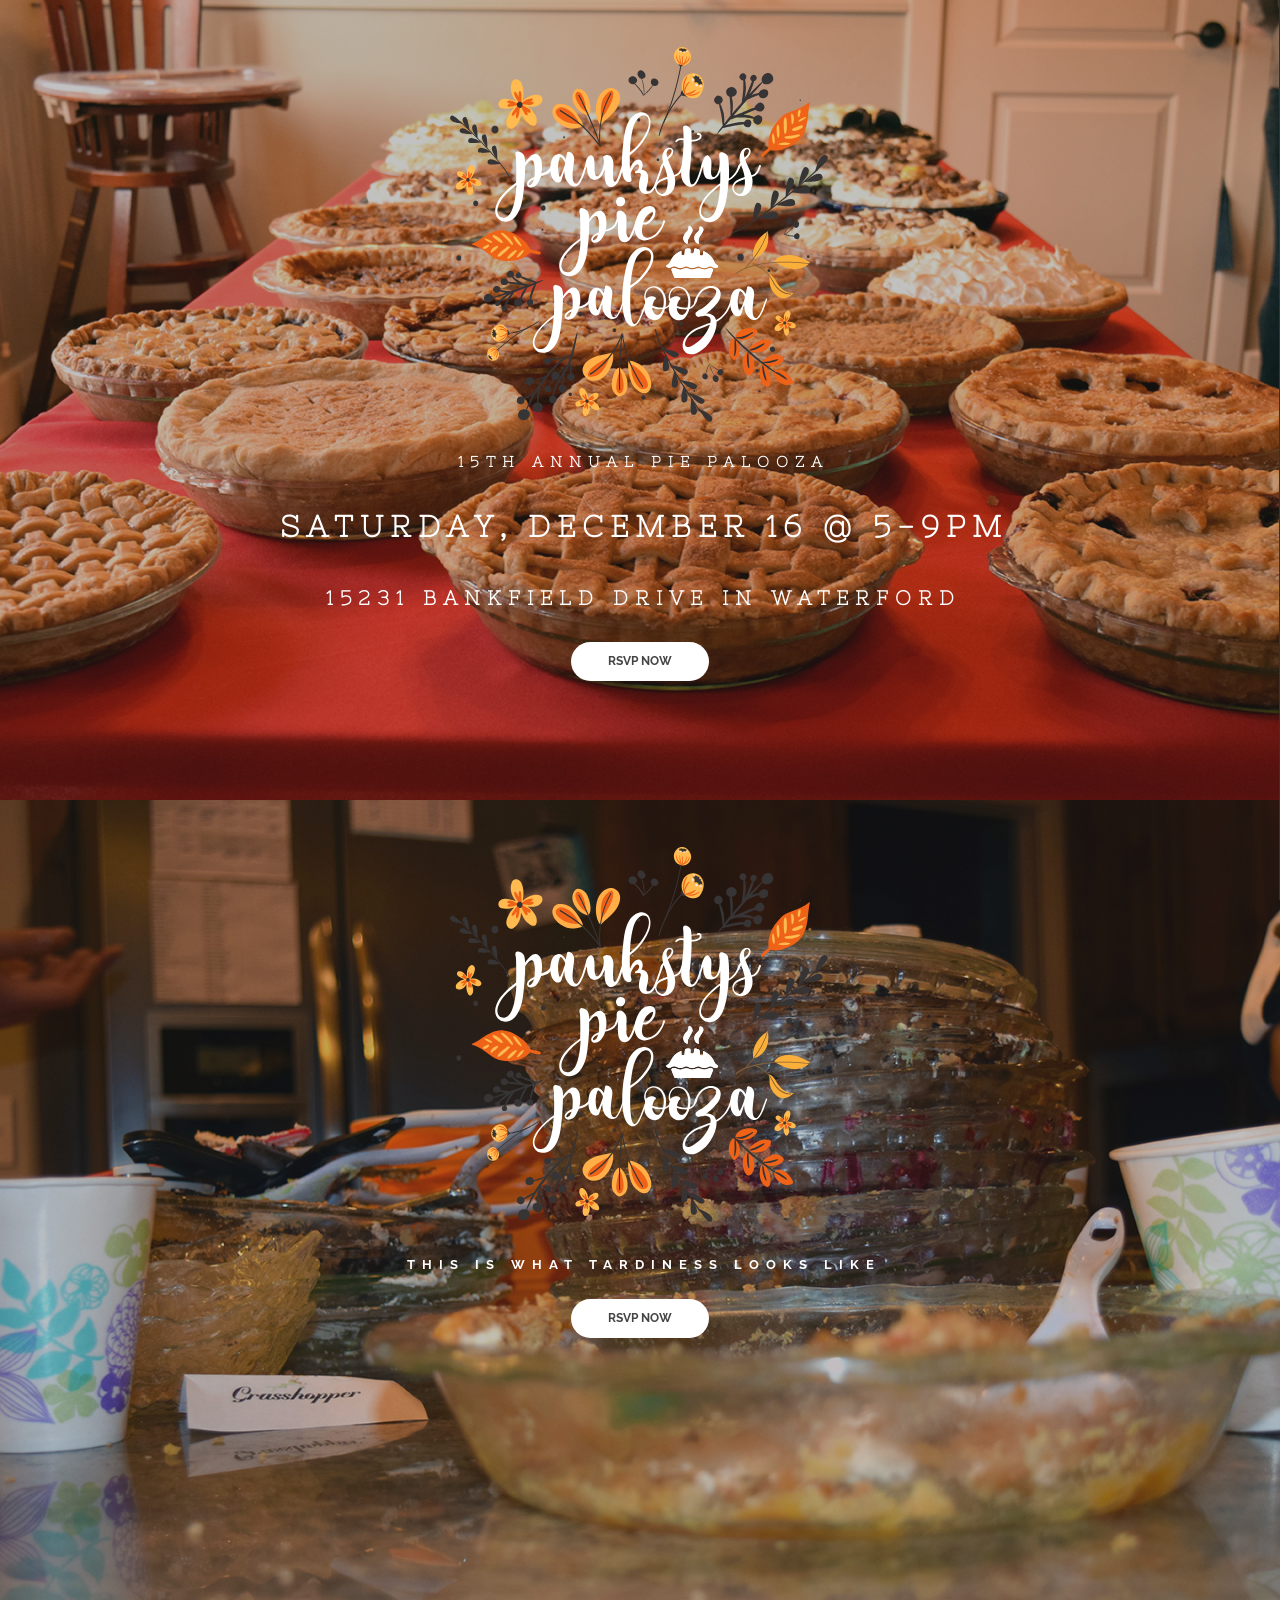
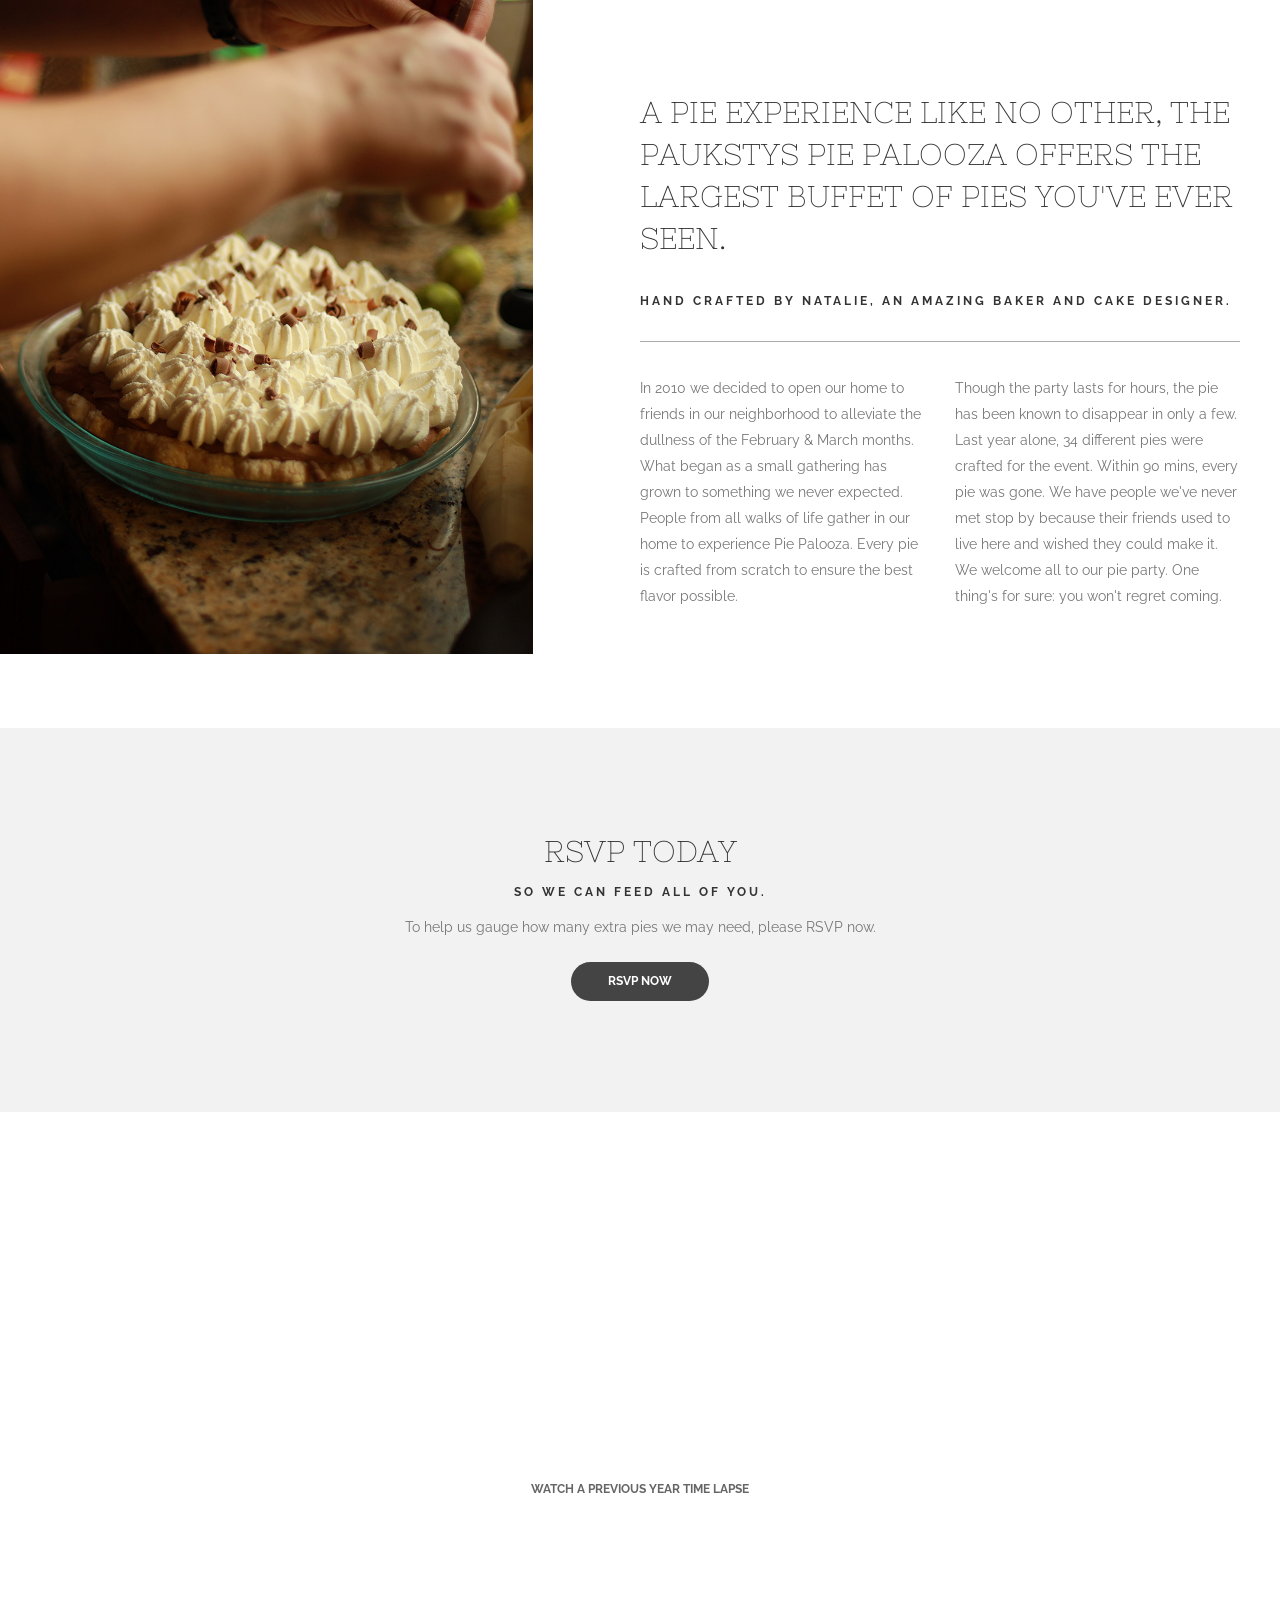
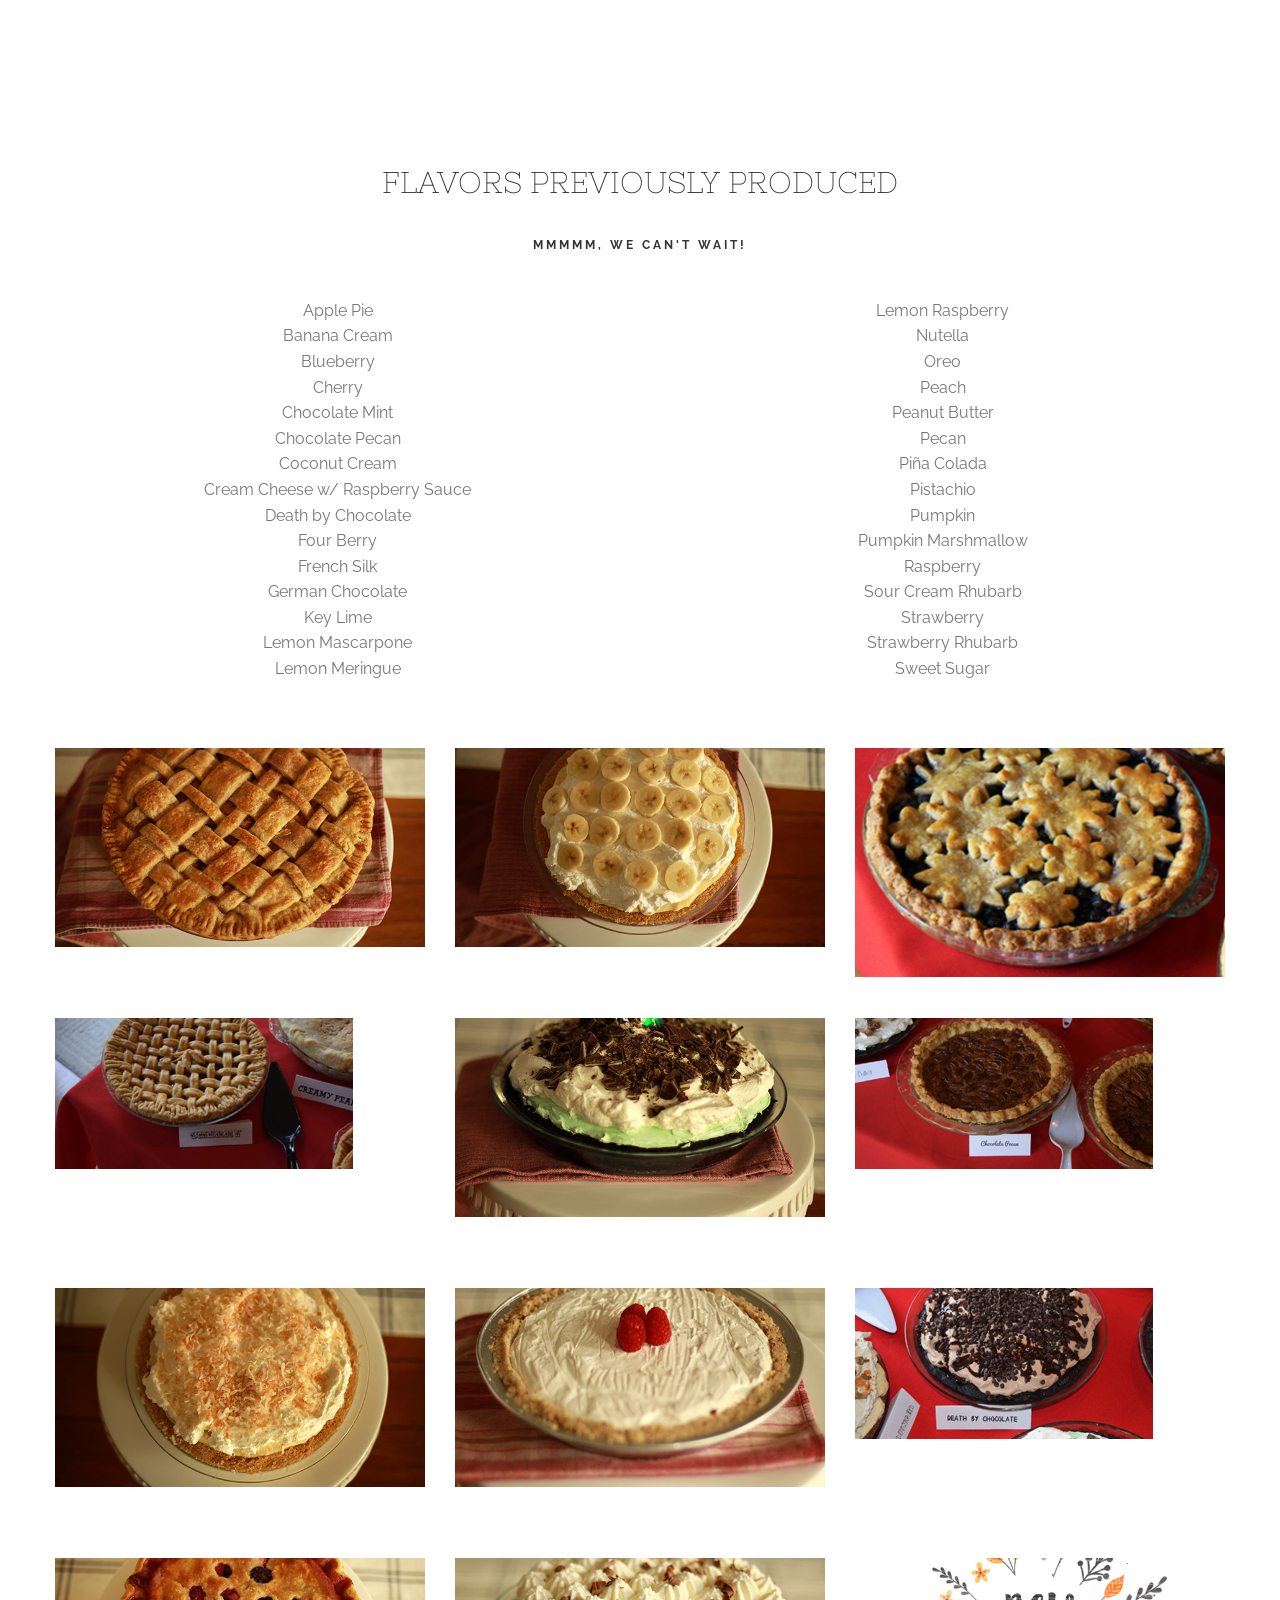
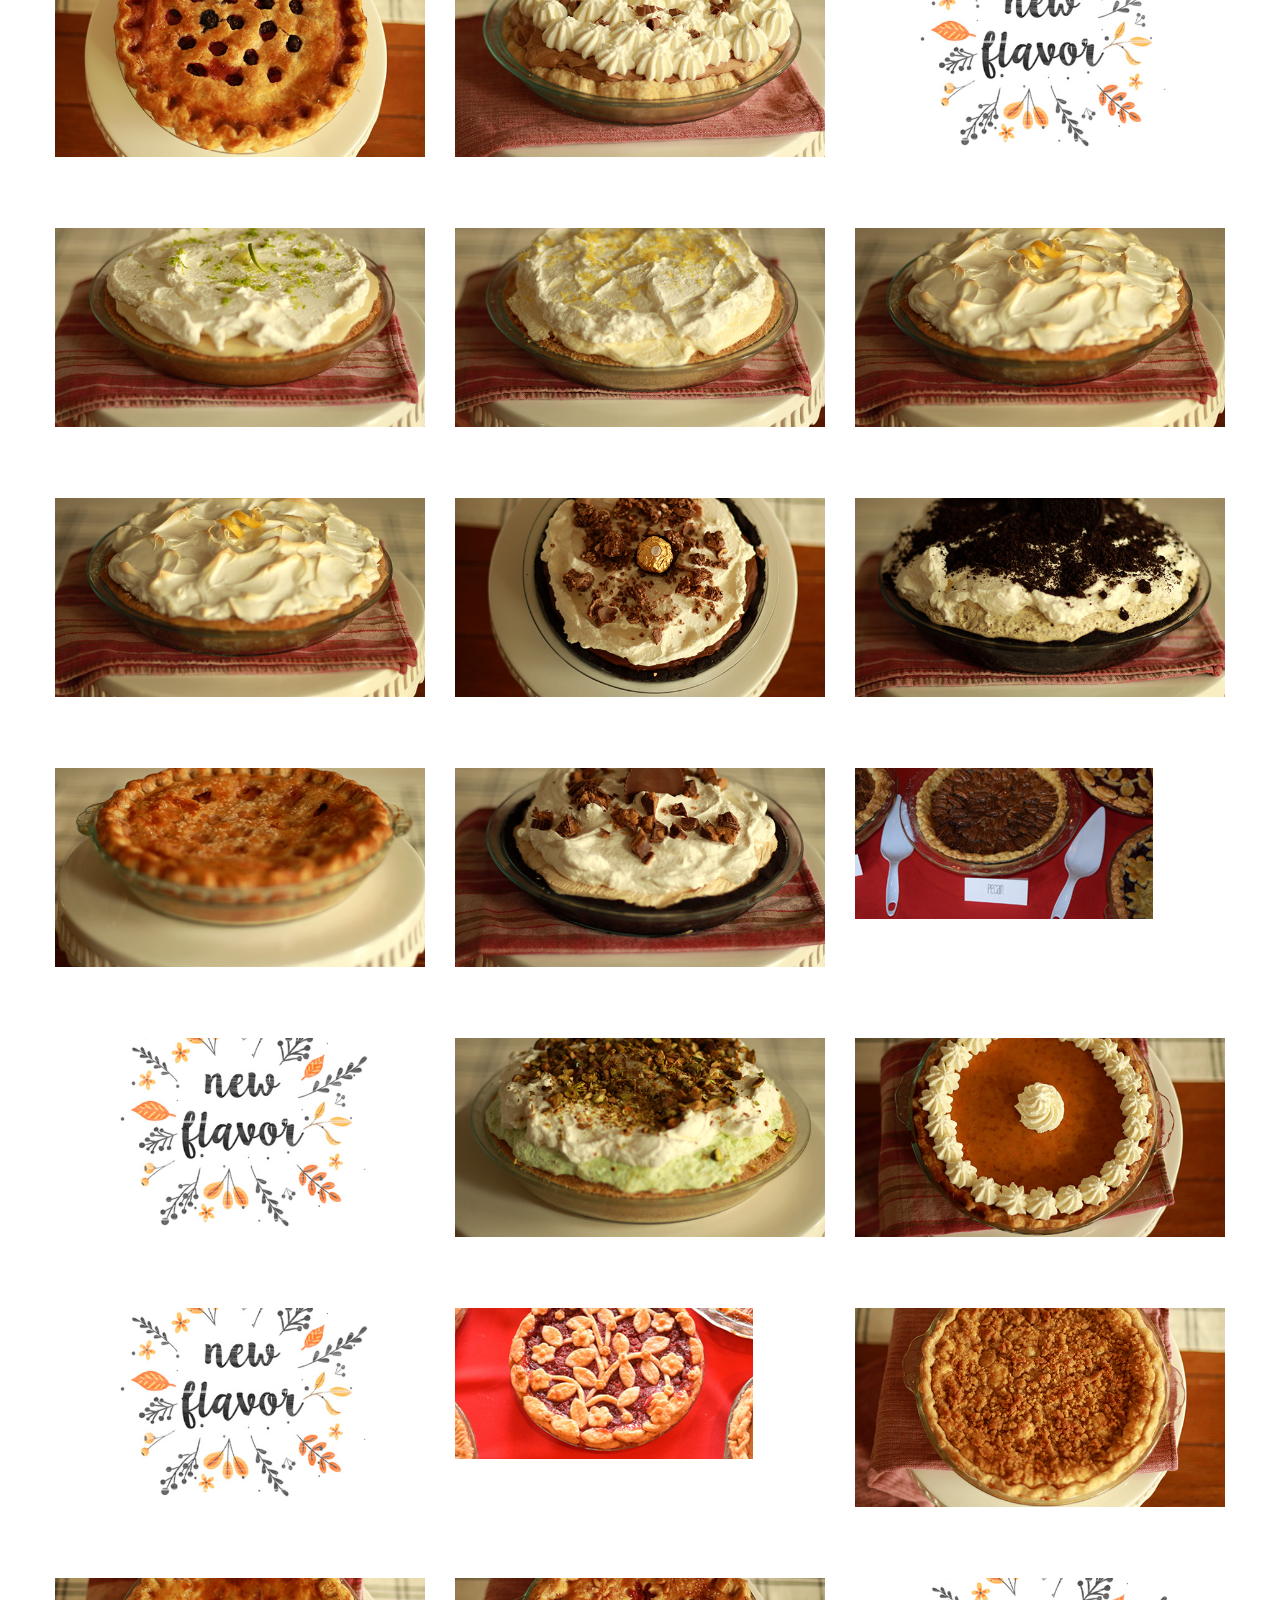
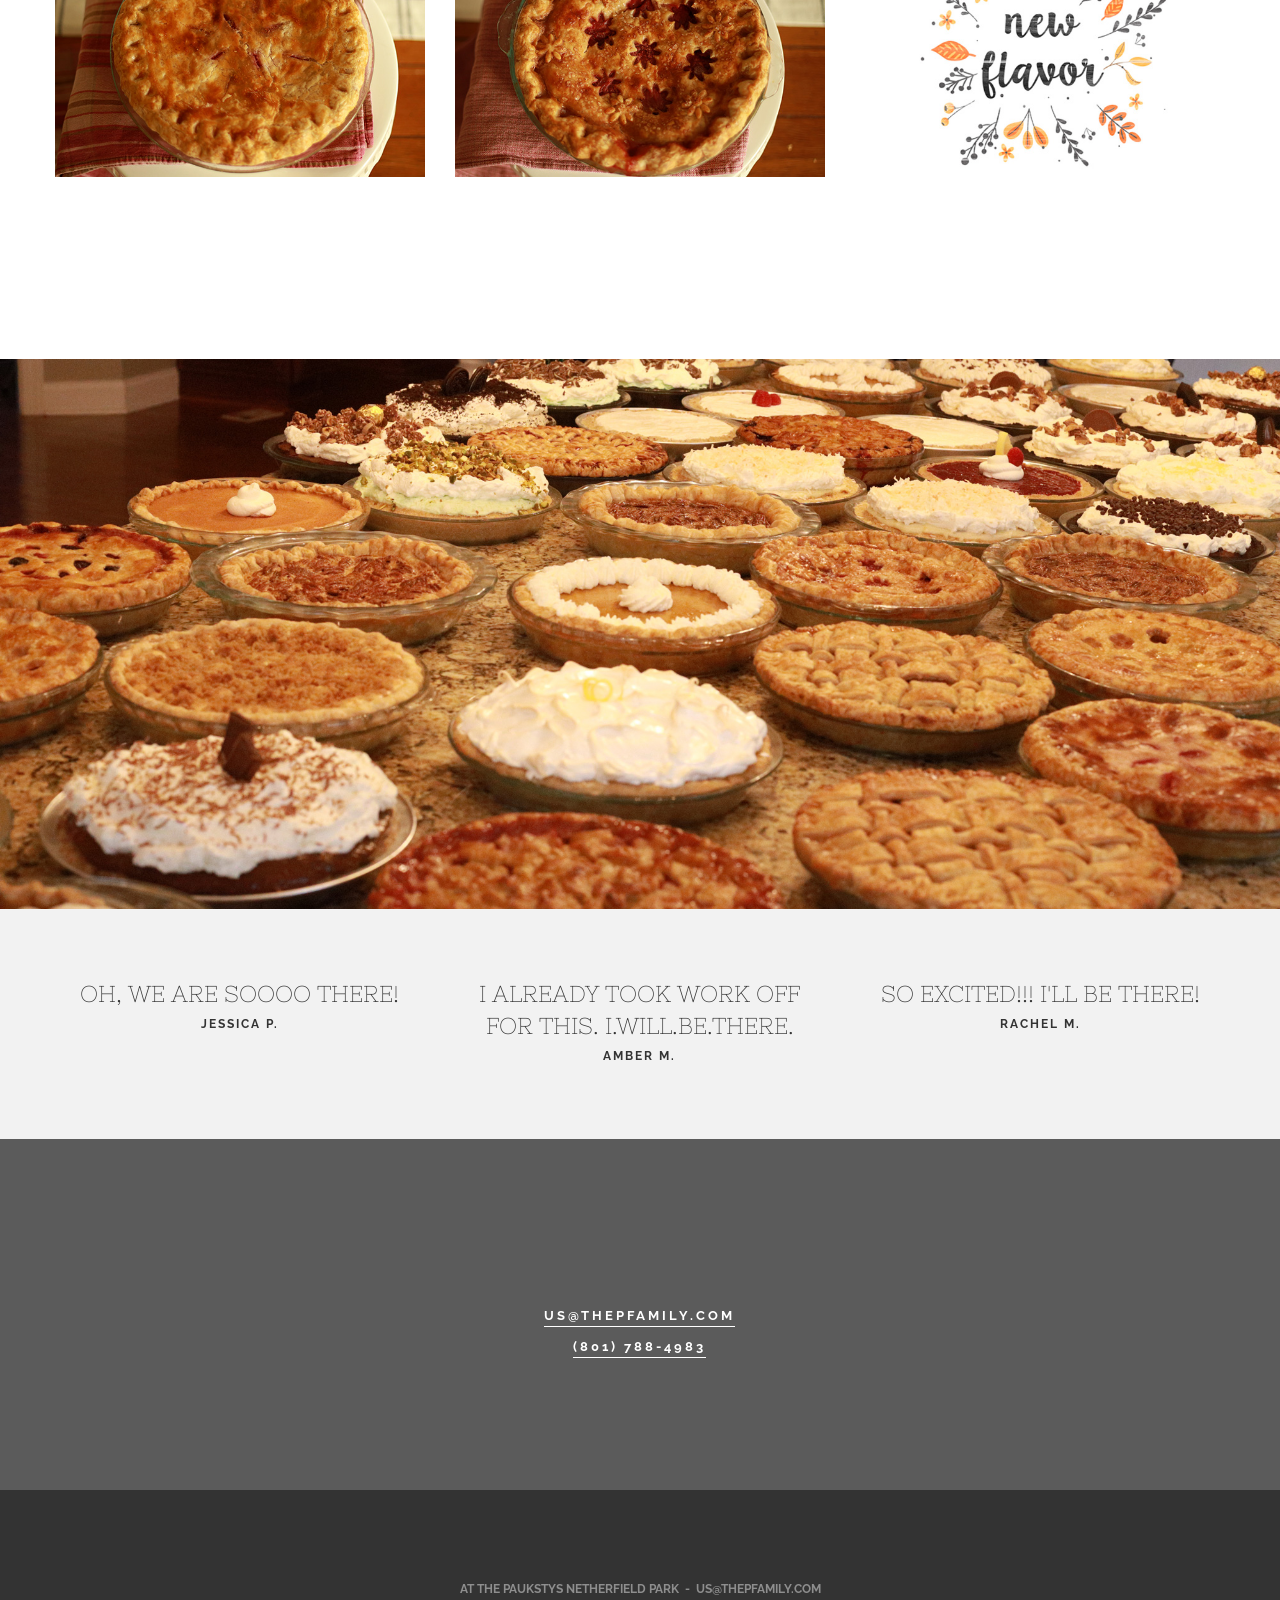
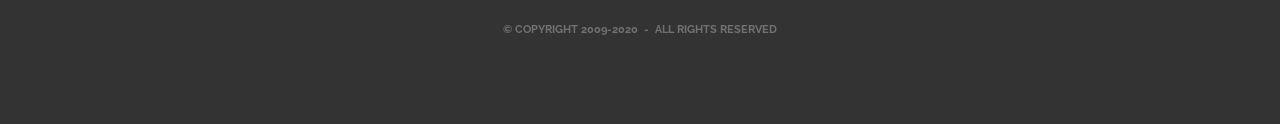
==== index.html @ 32d7ea28 "Update index.html" ====
<!doctype html>
<html class="no-js" lang="en">
<head>
	<meta charset="utf-8"/>
	<meta name="viewport" content="width=device-width, initial-scale=1.0"/>
	<title>Pie Palooza | The best party you'll ever attend!</title>
	<link rel="stylesheet" href="css/foundation.css"/>
	<link rel="stylesheet" href="css/flexslider.css"/>
	<link rel="stylesheet" href="css/elegant-icons.css"/>
	<link rel="stylesheet" href="css/line-icons.css"/>
	<link rel="stylesheet" href="css/jquery-ui.min.css"/>
	<link rel="stylesheet" href="css/lightbox.css"/>
	<link rel="stylesheet" href="css/style.css"/>
	<link rel="stylesheet" href="css/responsive.css"/>
	<link href='https://fonts.googleapis.com/css?family=Raleway:400,300,700%7CKristi%7CNixie+One' rel='stylesheet' type='text/css'>
	<script src="js/vendor/modernizr.js"></script>

</head>
<body>

<nav class="off-screen">
	<div class="nav-toggle"><i class="icon icon_menu" style="text-shadow: #555 1px 1px 2px;"></i></div>

	<div class="push-large">
		<div class="headline-style-1">
			<h1 class="text-white" style="font-size: 3em;">Pie Palooza</h1>
		</div>
		<br> <span class="sub-title text-white">gigantic Pie Buffet</span>

		<div class="line"></div>
	</div>

	<ul class="menu">
		<li><a href="#when" class="inner-link">When</a></li>
		<li><a href="#about" class="inner-link">About</a></li>

		<li><a href="#rsvp" class="inner-link">RSVP Now</a></li>
		<li><a href="#tardy" class="inner-link">Don't Be Late</a></li>
		<li><a href="#lineup" class="inner-link">The Lineup</a></li>
		<li><a href="#memories" class="inner-link">Memories</a></li>
		<li><a href="#quotes" class="inner-link">Quotes</a></li>
		<li><a href="#location" class="inner-link">Location</a></li>
	</ul>

	<div class="bottom-content">
		<a href="https://www.facebook.com/piepalooza/"><i class="icon social_facebook"></i></a>

		<ul class="contact-details">
			<li><span>Waterford, Virginia</span></li>
			<li><a href="mailto:us@thepfamily.com">us@thepfamily.com</a></li>
			<li><a href="tel:801-788-4983">(801) 788-4983</a></li>
		</ul>
	</div>

</nav>


<div class="nav-container"></div>
<div class="main-container">


	<section id="when" class="hero-slider parallax-header slider-fullscreen">
		<ul class="slides">
			<li>
				<div class="background-image-holder parallax-background">
					<div class="overlay background-dark-grey"></div>
					<img alt="The best pie party - ever!" class="background-image" src="img/hero1.jpg">
				</div>


				<div class="row slide-content parallax-title">
					<div class="medium-12 columns text-center">
						<div class="headline-style-1 parallax-title">
							<h1 class="text-white">&amp;nbsp;</h1>
							<h2 class="sub-title text-white" style="font-size:15px; display: block; margin-bottom: 30px;">15th Annual Pie Palooza</h2>
							<h3 class="sub-title text-white" style="font-size:30px;">Saturday, December 16 @ 5-9pm</h3>
							<h5 class="sub-title text-white" style="font-size: 20px;display: block;font-weight: bold;">15231 Bankfield Drive in Waterford</h5>
							<div class="medium-12 columns text-center">
								<a href="http://evite.me/Jv5evdncta" class="button open-table-button" target="_blank">RSVP Now</a>
							</div>
						</div>

					</div>
				</div>
			</li>

			<li>
				<div class="background-image-holder parallax-background">
					<div class="overlay background-dark-grey"></div>
					<img alt="Don't be late" class="background-image" src="img/hero-late.jpg">
				</div>


				<div class="row slide-content parallax-title">
					<div class="medium-12 columns text-center">
						<div class="headline-style-1 parallax-title">
							<h1 class="text-white">PiePalooza.party</h1>
							<span class="sub-title text-white">This is what tardiness looks like</span>
							<div class="medium-12 columns text-center">
								<a href="http://evite.me/Jv5evdncta" class="button open-table-button" target="_blank">RSVP Now</a>
							</div>
						</div>
					</div>
				</div>
			</li>

		</ul>
	</section>

	<section id="about" class="no-pad">

		<div class="photo-container medium-5 left-align divider-background">
			<div class="background-image-holder parallax-background">
				<img class="background-image" alt="What? Why?!" src="img/side-why.jpg">
			</div>
		</div>

		<div class="row">

			<div class="medium-6 columns right no-left-pad">
				<h3>A pie experience like no other, the Paukstys Pie Palooza offers the largest buffet of pies you've ever seen.</h3>
				<span class="sub-title sub-title">Hand crafted by Natalie, an amazing baker and cake designer.</span>
				<hr>
				<p class="medium-6 columns no-left-pad">
					In 2010 we decided to open our home to friends in our neighborhood to alleviate the dullness of the February & March months. What began as a small gathering has grown to something we never expected. People from all walks of life gather in our home to experience Pie Palooza. Every pie is crafted from scratch to ensure the best flavor possible.
				</p>

				<p class="medium-6 columns no-right-pad">
					Though the party lasts for hours, the pie has been known to disappear in only a few. Last year alone, 34 different pies were crafted for the event. Within 90 mins, every pie was gone. We have people we've never met stop by because their friends used to live here and wished they could make it. We welcome all to our pie party. One thing's for sure: you won't regret coming.
				</p>
				<!--<p>&nbsp;</p><p class="medium-12 text-center"><em>Photos courtesy of <a href="http://thecakeflower.com/" target="_blank">The Cake Flower</a> &amp; <a href="https://www.facebook.com/JacksonAveVA" target="_blank">Jackson Avenue Photography</a>.</em></p>-->
			</div>
		</div>

	</section>

	<section id="rsvp" class="reservations background-mid-grey">

		<div class="row">
			<div class="medium-12 columns text-center">
				<div class="page-title" style="margin-bottom: 15px;">
					<h3>RSVP Today</h3>
					<span class="sub-title">So we can feed all of you.</span>
				</div>
			</div>
		</div>

		<div class="row">
			<div class="medium-12 columns text-center">
				<p>
					To help us gauge how many extra pies we may need, please RSVP now.
				</p>
			</div>
		</div>

		<div class="row">
			<div class="medium-12 columns text-center">
				<a href="http://evite.me/Jv5evdncta" class="button open-table-button" target="_blank">RSVP Now</a>
			</div>
		</div>


	</section>

	<section id="tardy" class="divider-background" style="position:relative;">

		<div class="background-image-holder">
			<div id="video" class="overlay background-dark-grey" style="opacity: .8;"></div>
		</div>

		<!--<div class="video-wrapper" >--><!--<div id="timelapse"></div>--><!--&lt;!&ndash;<video autoplay="" muted="" loop="">&ndash;&gt;--><!--&lt;!&ndash;<source src="video/video.webm" type="video/webm">&ndash;&gt;--><!--&lt;!&ndash;<source src="video/video.mp4" type="video/mp4">&ndash;&gt;--><!--&lt;!&ndash;<source src="video/video.ogv" type="video/ogg">&ndash;&gt;--><!--&lt;!&ndash;</video>&ndash;&gt;--><!--&lt;!&ndash;<div class="overlay background-dark-grey"></div>&ndash;&gt;--><!--</div>-->

		<div class="row">
			<div class="medium-12 columns text-center">
				<div class="headline-style-2">
					<h3 class="text-white">What Pie Palooza Looks Like</h3>
					<span class="sub-title text-white">Come EARLY to avoid the crowd</span>

					<div class="line"></div>
					<div class="medium-12 columns text-center">
						<a href="https://www.youtube.com/watch?v=i9FYVEVUb-g" class="button button-inverse open-table-button" target="_blank">Watch a previous year Time Lapse</a>
					</div>
				</div>
			</div>
		</div>
	</section>

	<section id="lineup">
		<div class="container">
			<div class="row">
				<div class="medium-12 columns text-center">
					<div class="page-title">
						<h3>Flavors Previously Produced</h3>
						<span class="sub-title">MMMMm, we can't wait!</span>
						<p>&nbsp;</p>
						<div class="shortlist">
							<ul>
								<li>Apple Pie</li>
								<li>Banana Cream</li>
								<li>Blueberry</li>
								<li>Cherry</li>
								<li>Chocolate Mint</li>
								<li>Chocolate Pecan</li>
								<li>Coconut Cream</li>
								<li>Cream Cheese w/ Raspberry Sauce</li>
								<li>Death by Chocolate</li>
								<li>Four Berry</li>
								<li>French Silk</li>
								<li>German Chocolate</li>
								<li>Key Lime</li>
								<li>Lemon Mascarpone</li>
								<li>Lemon Meringue</li>
								<li>Lemon Raspberry</li>
								<li>Nutella</li>
								<li>Oreo</li>
								<li>Peach</li>
								<li>Peanut Butter</li>
								<li>Pecan</li>
								<li>Piña Colada</li>
								<li>Pistachio</li>
								<li>Pumpkin</li>
								<li>Pumpkin Marshmallow</li>
								<li>Raspberry</li>
								<li>Sour Cream Rhubarb</li>
								<li>Strawberry</li>
								<li>Strawberry Rhubarb</li>
								<li>Sweet Sugar</li>
							</ul>
						</div>
					</div>
				</div>
			</div>

			<div class="row">
				<div class="image-gallery">
					<!--&lt;!&ndash; normal &ndash;&gt;--><!--<div class="ih-item circle effect13 from_left_and_right"><a href="#">--><!--<div class="img"><img src="images/assets/7.jpg" alt="img"></div>--><!--<div class="info">--><!--<div class="info-back">--><!--<h3>Heading here</h3>--><!--<p>Description goes here</p>--><!--</div>--><!--</div></a></div>--><!--&lt;!&ndash; end normal &ndash;&gt;-->
					<div class="medium-4 columns vgn">
						<a class="vgm" href="img/pies/pie-apple.jpg" data-lightbox="true" title="Apple">
							<div class="lightbox-image-holder">
								<div class="background-image-holder">
									<img class="background-image lightbox-image" alt="Apple" src="img/pies/thumb/pie-apple.jpg">
									<div class="caption">
										<div class="blur"></div>
										<div class="caption-text">
											<span class="title">Apple Pie</span>
											<p>Dovy's personal favorite.</p>
										</div>
									</div>
								</div>
							</div>
						</a>
					</div>
					<div class="medium-4 columns vgn">
						<a class="vgm" href="img/pies/pie-bananacream.jpg" data-lightbox="true" title="Banana Cream">
							<div class="lightbox-image-holder">
								<div class="background-image-holder">
									<img class="background-image lightbox-image" alt="Banana Cream" src="img/pies/thumb/pie-bananacream.jpg">
									<div class="caption">
										<div class="blur"></div>
										<div class="caption-text">
											<span class="title">Banana Cream</span>
											<p>You'll go ape.</p>
										</div>
									</div>
								</div>
							</div>
						</a>
					</div>
					<div class="medium-4 columns vgn">
						<a class="vgm" href="img/pies/pie-blueberry.jpg" data-lightbox="true" title="Blueberry">
							<div class="lightbox-image-holder">
								<div class="background-image-holder">
									<img class="background-image lightbox-image" alt="Blueberry" src="img/pies/thumb/pie-blueberry.jpg">
									<div class="caption">
										<div class="blur"></div>
										<div class="caption-text">
											<span class="title">Blueberry</span>
											<p>With a special sweet almond crust.</p>
										</div>
									</div>
								</div>
							</div>
						</a>
					</div>
					<div class="medium-4 columns vgn">
						<a class="vgm" href="img/pies/pie-cherry.jpg" data-lightbox="true" title="Cherry">
							<div class="lightbox-image-holder">
								<div class="background-image-holder">
									<img class="background-image lightbox-image" alt="Cherry" src="img/pies/thumb/pie-cherry.jpg">
									<div class="caption">
										<div class="blur"></div>
										<div class="caption-text">
											<span class="title">Cherry</span>
											<p>Pit free and oh so nice.</p>
										</div>
									</div>
								</div>
							</div>
						</a>
					</div>
					<div class="medium-4 columns vgn">
						<a class="vgm" href="img/pies/pie-chocmint.jpg" data-lightbox="true" title="Chocolate Layer">
							<div class="lightbox-image-holder">
								<div class="background-image-holder">
									<img class="background-image lightbox-image" alt="Chocolate Layer" src="img/pies/thumb/pie-chocmint.jpg">
									<div class="caption">
										<div class="blur"></div>
										<div class="caption-text">
											<span class="title">Chocolate Mint</span>
											<p>Minty fresh and oh so good.</p>
										</div>
									</div>
								</div>
							</div>
						</a>
					</div>
					<div class="medium-4 columns vgn">
						<a class="vgm" href="img/pies/pie-pecanchoc.jpg" data-lightbox="true" title="Chocolate Pecan">
							<div class="lightbox-image-holder">
								<div class="background-image-holder">
									<img class="background-image lightbox-image" alt="Chocolate Pecan" src="img/pies/thumb/pie-pecanchoc.jpg">
									<div class="caption">
										<div class="blur"></div>
										<div class="caption-text">
											<span class="title">Chocolate Pecan</span>
											<p>Chocolate makes everything better.</p>
										</div>
									</div>
								</div>
							</div>
						</a>
					</div>
					<div class="medium-4 columns vgn">
						<a class="vgm" href="img/pies/pie-coconut.jpg" data-lightbox="true" title="Coconut Cream">
							<div class="lightbox-image-holder">
								<div class="background-image-holder">
									<img class="background-image lightbox-image" alt="Coconut Cream" src="img/pies/thumb/pie-coconut.jpg">
									<div class="caption">
										<div class="blur"></div>
										<div class="caption-text">
											<span class="title">Coconut Cream</span>
											<p>An undisputed classic.</p>
										</div>
									</div>
								</div>
							</div>
						</a>
					</div>
					<div class="medium-4 columns vgn">
						<a class="vgm" href="img/pies/pie-creamcheese.jpg" data-lightbox="true" title="Cream Cheese">
							<div class="lightbox-image-holder">
								<div class="background-image-holder">
									<img class="background-image lightbox-image" alt="Cream Cheese" src="img/pies/thumb/pie-creamcheese.jpg">
									<div class="caption">
										<div class="blur"></div>
										<div class="caption-text">
											<span class="title">Cream Cheese</span>
											<p>Also known as Grandma's white pie with raspberry sauce.</p>
										</div>
									</div>
								</div>
							</div>
						</a>
					</div>
					<div class="medium-4 columns vgn">
						<a class="vgm" href="img/pies/pie-deathbychoc.jpg" data-lightbox="true" title="Death by Chocolate">
							<div class="lightbox-image-holder">
								<div class="background-image-holder">
									<img class="background-image lightbox-image" alt="Death by Chocolate" src="img/pies/thumb/pie-deathbychoc.jpg">
									<div class="caption">
										<div class="blur"></div>
										<div class="caption-text">
											<span class="title">Death by Chocolate</span>
											<p>If I'm going to die, this is how I want it.</p>
										</div>
									</div>
								</div>
							</div>
						</a>
					</div>
					<div class="medium-4 columns vgn">
						<a class="vgm" href="img/pies/pie-fourberry.jpg" data-lightbox="true" title="Four Berry">
							<div class="lightbox-image-holder">
								<div class="background-image-holder">
									<img class="background-image lightbox-image" alt="Four Berry" src="img/pies/thumb/pie-fourberry.jpg">
									<div class="caption">
										<div class="blur"></div>
										<div class="caption-text">
											<span class="title">Four Berry</span>
											<p>So very high in antioxidants.</p>
										</div>
									</div>
								</div>
							</div>
						</a>
					</div>
					<div class="medium-4 columns vgn">
						<a class="vgm" href="img/pies/pie-frenchsilk.jpg" data-lightbox="true" title="French Silk">
							<div class="lightbox-image-holder">
								<div class="background-image-holder">
									<img class="background-image lightbox-image" alt="French Silk" src="img/pies/thumb/pie-frenchsilk.jpg">
									<div class="caption">
										<div class="blur"></div>
										<div class="caption-text">
											<span class="title">French Silk</span>
											<p>One slice is never enough.</p>
										</div>
									</div>
								</div>
							</div>
						</a>
					</div>
					<div class="medium-4 columns vgn">
						<a class="vgm" href="img/pies/pie-new.jpg" data-lightbox="true" title="German Chocolate">
							<div class="lightbox-image-holder">
								<div class="background-image-holder">
									<img class="background-image lightbox-image" alt="German Chocolate" src="img/pies/thumb/pie-new.jpg">
									<div class="caption">
										<div class="blur"></div>
										<div class="caption-text">
											<span class="title">German Chocolate</span>
											<p>Heaven on earth, thanks to Germany!</p>
										</div>
									</div>
								</div>
							</div>
						</a>
					</div>
					<div class="medium-4 columns vgn">
						<a class="vgm" href="img/pies/pie-keylime.jpg" data-lightbox="true" title="Key Lime">
							<div class="lightbox-image-holder">
								<div class="background-image-holder">
									<img class="background-image lightbox-image" alt="Key Lime" src="img/pies/thumb/pie-keylime.jpg">
									<div class="caption">
										<div class="blur"></div>
										<div class="caption-text">
											<span class="title">Key Lime</span>
											<p>Take a taste trip to the keys.</p>
										</div>
									</div>
								</div>
							</div>
						</a>
					</div>
					<div class="medium-4 columns vgn">
						<a class="vgm" href="img/pies/pie-lemonm.jpg" data-lightbox="true" title="Lemon Mascarpone">
							<div class="lightbox-image-holder">
								<div class="background-image-holder">
									<img class="background-image lightbox-image" alt="Lemon Mascarpone" src="img/pies/thumb/pie-lemonm.jpg">
									<div class="caption">
										<div class="blur"></div>
										<div class="caption-text">
											<span class="title">Lemon Mascarpone</span>
											<p>Fresh, refined, perfection.</p>
										</div>
									</div>
								</div>
							</div>
						</a>
					</div>
					<div class="medium-4 columns vgn">
						<a class="vgm" href="img/pies/pie-lemonmeringue.jpg" data-lightbox="true" title="Lemon Meringue">
							<div class="lightbox-image-holder">
								<div class="background-image-holder">
									<img class="background-image lightbox-image" alt="Lemon Meringue" src="img/pies/thumb/pie-lemonmeringue.jpg">
									<div class="caption">
										<div class="blur"></div>
										<div class="caption-text">
											<span class="title">Lemon Meringue</span>
											<p>For all the lemon lovers out there.</p>
										</div>
									</div>
								</div>
							</div>
						</a>
					</div>
					<div class="medium-4 columns vgn">
						<a class="vgm" href="img/pies/pie-lemonraspberry.jpg" data-lightbox="true" title="Lemon Raspberry">
							<div class="lightbox-image-holder">
								<div class="background-image-holder">
									<img class="background-image lightbox-image" alt="Lemon Raspberry" src="img/pies/thumb/pie-lemonmeringue.jpg">
									<div class="caption">
										<div class="blur"></div>
										<div class="caption-text">
											<span class="title">Lemon Raspberry</span>
											<p>So, yea... Natalie loves lemon.</p>
										</div>
									</div>
								</div>
							</div>
						</a>
					</div>
					<div class="medium-4 columns vgn">
						<a class="vgm" href="img/pies/pie-nutella.jpg" data-lightbox="true" title="Nutella">
							<div class="lightbox-image-holder">
								<div class="background-image-holder">
									<img class="background-image lightbox-image" alt="Nutella" src="img/pies/thumb/pie-nutella.jpg">
									<div class="caption">
										<div class="blur"></div>
										<div class="caption-text">
											<span class="title">Nutella</span>
											<p>Nutella, mascarpone, need we say more?</p>
										</div>
									</div>
								</div>
							</div>
						</a>
					</div>
					<div class="medium-4 columns vgn">
						<a class="vgm" href="img/pies/pie-oreo.jpg" data-lightbox="true" title="Oreo">
							<div class="lightbox-image-holder">
								<div class="background-image-holder">
									<img class="background-image lightbox-image" alt="Oreo" src="img/pies/thumb/pie-oreo.jpg">
									<div class="caption">
										<div class="blur"></div>
										<div class="caption-text">
											<span class="title">Oreo</span>
											<p>And you thought double stuff was bad.</p>
										</div>
									</div>
								</div>
							</div>
						</a>
					</div>
					<div class="medium-4 columns vgn">
						<a class="vgm" href="img/pies/pie-peach.jpg" data-lightbox="true" title="Peach">
							<div class="lightbox-image-holder">
								<div class="background-image-holder">
									<img class="background-image lightbox-image" alt="Peach" src="img/pies/thumb/pie-peach.jpg">
									<div class="caption">
										<div class="blur"></div>
										<div class="caption-text">
											<span class="title">Peach</span>
											<p>Creamy and perfect.</p>
										</div>
									</div>
								</div>
							</div>
						</a>
					</div>
					<div class="medium-4 columns vgn">
						<a class="vgm" href="img/pies/pie-peanutbutter.jpg" data-lightbox="true" title="Peanut Butter">
							<div class="lightbox-image-holder">
								<div class="background-image-holder">
									<img class="background-image lightbox-image" alt="Peanut Butter" src="img/pies/thumb/pie-peanutbutter.jpg">
									<div class="caption">
										<div class="blur"></div>
										<div class="caption-text">
											<span class="title">Peanut Butter</span>
											<p>If you're a nut, embrace it.</p>
										</div>
									</div>
								</div>
							</div>
						</a>
					</div>
					<div class="medium-4 columns vgn">
						<a class="vgm" href="img/pies/pie-pecan.jpg" data-lightbox="true" title="Pecan">
							<div class="lightbox-image-holder">
								<div class="background-image-holder">
									<img class="background-image lightbox-image" alt="Pecan" src="img/pies/thumb/pie-pecan.jpg">
									<div class="caption">
										<div class="blur"></div>
										<div class="caption-text">
											<span class="title">Pecan</span>
											<p>For those with a truly refined taste.</p>
										</div>
									</div>
								</div>
							</div>
						</a>
					</div>
					<div class="medium-4 columns vgn">
						<a class="vgm" href="img/pies/pie-new.jpg" data-lightbox="true" title="Piña Colada">
							<div class="lightbox-image-holder">
								<div class="background-image-holder">
									<img class="background-image lightbox-image" alt="Piña Colada" src="img/pies/thumb/pie-new.jpg">
									<div class="caption">
										<div class="blur"></div>
										<div class="caption-text">
											<span class="title">Piña Colada</span>
											<p>Virgin of course.</p>
										</div>
									</div>
								</div>
							</div>
						</a>
					</div>
					<div class="medium-4 columns vgn">
						<a class="vgm" href="img/pies/pie-pistacio.jpg" data-lightbox="true" title="Pistacio">
							<div class="lightbox-image-holder">
								<div class="background-image-holder">
									<img class="background-image lightbox-image" alt="Pistacio" src="img/pies/thumb/pie-pistacio.jpg">
									<div class="caption">
										<div class="blur"></div>
										<div class="caption-text">
											<span class="title">Pistacio</span>
											<p>More addictive than normal.</p>
										</div>
									</div>
								</div>
							</div>
						</a>
					</div>
					<div class="medium-4 columns vgn">
						<a class="vgm" href="img/pies/pie-pumpkin.jpg" data-lightbox="true" title="Pumpkin">
							<div class="lightbox-image-holder">
								<div class="background-image-holder">
									<img class="background-image lightbox-image" alt="Pumpkin" src="img/pies/thumb/pie-pumpkin.jpg">
									<div class="caption">
										<div class="blur"></div>
										<div class="caption-text">
											<span class="title">Pumpkin</span>
											<p>Pumpkin hand pureed last fall.</p>
										</div>
									</div>
								</div>
							</div>
						</a>
					</div>
					<div class="medium-4 columns vgn">
						<a class="vgm" href="img/pies/pie-new.jpg" data-lightbox="true" title="Pumpkin Marshmallow">
							<div class="lightbox-image-holder">
								<div class="background-image-holder">
									<img class="background-image lightbox-image" alt="Pumpkin Marshmallow" src="img/pies/thumb/pie-new.jpg">
									<div class="caption">
										<div class="blur"></div>
										<div class="caption-text">
											<span class="title">Pumpkin Marshmallow</span>
											<p>Because just plain pumpkin wasn't enough.</p>
										</div>
									</div>
								</div>
							</div>
						</a>
					</div>
					<div class="medium-4 columns vgn">
						<a class="vgm" href="img/pies/pie-raspberry.jpg" data-lightbox="true" title="Raspberry">
							<div class="lightbox-image-holder">
								<div class="background-image-holder">
									<img class="background-image lightbox-image" alt="Raspberry" src="img/pies/thumb/pie-raspberry.jpg">
									<div class="caption">
										<div class="blur"></div>
										<div class="caption-text">
											<span class="title">Raspberry</span>
											<p>Perfection in red.</p>
										</div>
									</div>
								</div>
							</div>
						</a>
					</div>
					<div class="medium-4 columns vgn">
						<a class="vgm" href="img/pies/pie-sourcreamrubarb.jpg" data-lightbox="true" title="Sour Cream Rhubarb">
							<div class="lightbox-image-holder">
								<div class="background-image-holder">
									<img class="background-image lightbox-image" alt="Sour Cream Rhubarb" src="img/pies/thumb/pie-sourcreamrubarb.jpg">
									<div class="caption">
										<div class="blur"></div>
										<div class="caption-text">
											<span class="title">Sour Cream Rhubarb</span>
											<p>This pie is so rich and rhubarb creamy.</p>
										</div>
									</div>
								</div>
							</div>
						</a>
					</div>
					<div class="medium-4 columns vgn">
						<a class="vgm" href="img/pies/pie-strawberry.jpg" data-lightbox="true" title="Strawberry">
							<div class="lightbox-image-holder">
								<div class="background-image-holder">
									<img class="background-image lightbox-image" alt="Strawberry" src="img/pies/thumb/pie-strawberry.jpg">
									<div class="caption">
										<div class="blur"></div>
										<div class="caption-text">
											<span class="title">Strawberry</span>
											<p>It's like biting into summer.</p>
										</div>
									</div>
								</div>
							</div>
						</a>
					</div>
					<div class="medium-4 columns vgn">
						<a class="vgm" href="img/pies/pie-strawberryrubarb.jpg" data-lightbox="true" title="Strawberry Rhubarb">
							<div class="lightbox-image-holder">
								<div class="background-image-holder">
									<img class="background-image lightbox-image" alt="Strawberry Rhubarb" src="img/pies/thumb/pie-strawberryrubarb.jpg">
									<div class="caption">
										<div class="blur"></div>
										<div class="caption-text">
											<span class="title">Strawberry Rhubarb</span>
											<p>Making rhubarb tolerable.  :)</p>
										</div>
									</div>
								</div>
							</div>
						</a>
					</div>
					<div class="medium-4 columns vgn">
						<a class="vgm" href="img/pies/pie-new.jpg" data-lightbox="true" title="Sweet Sugar">
							<div class="lightbox-image-holder">
								<div class="background-image-holder">
									<img class="background-image lightbox-image" alt="Sweet Sugar" src="img/pies/thumb/pie-new.jpg">
									<div class="caption">
										<div class="blur"></div>
										<div class="caption-text">
											<span class="title">Sweet Sugar</span>
											<p>New this year!</p>
										</div>
									</div>
								</div>
							</div>
						</a>
					</div>
				</div>
			</div>
		</div>
	</section>

	<section id="memories" class="gallery-slider">

		<ul class="slides">
			<li class="background-paralla">
				<img alt="A look back..." class="background-image" src="img/gallery-past.jpg"></li>
			</li>
		</ul>

	</section>

	<section id="quotes" class="background-mid-grey pad-small reviews">
		<div class="row">
			<div class="medium-4 columns text-center">
				<h4>Oh, we are soooo there!</h4>
				<span class="sub-title block push-small">Jessica P.</span>
			</div>

			<div class="medium-4 columns text-center">
				<h4>I already took work off for this. I.will.be.there.</h4>
				<span class="sub-title block push-small">Amber M.</span>
			</div>

			<div class="medium-4 columns text-center">
				<h4>So excited!!! I'll be there!</h4>
				<span class="sub-title block push-small">Rachel M.</span>
			</div>
		</div>
	</section>

	<section id="location" class="contact contact-3">

		<div class="map-holder">
			<div class="overlay background-dark-grey"></div>
			<iframe src="https://maps.google.com/maps?hl=en&q=15231 bankfield dr waterford va 20197&ie=UTF8&t=m&z=15&iwloc=B&output=embed"></iframe>
		</div>

		<div class="row">
			<div class="medium-4 medium-centered columns text-center">
				<div>
					<a href="https://www.facebook.com/piepalooza/"><i class="icon social_facebook"></i></a>
				</div>
				<a href="mailto:us@thepfamily.com?subject=Pie Palooza" class="large-link text-white">US@THEPFAMILY.COM</a><br>
				<a href="tel:801-788-4983" class="large-link text-white">(801) 788-4983</a>
			</div>
		</div>

	</section>
</div>
<div class="footer-container">
	<footer class="footer-text">
		<div class="row">
			<div class="medium-12 columns text-center">
				<h6>AT THE PAUKSTYS NETHERFIELD PARK &nbsp;- &nbsp;US@THEPFAMILY.COM</h6>
				<span>© Copyright 2009-2020 &nbsp;- &nbsp;All Rights Reserved</span>
			</div>
		</div>
	</footer>
</div>

<script src="js/vendor/jquery.js"></script>
<script src="js/foundation.min.js"></script>
<script src="js/smooth-scroll.js"></script>
<script src="js/skrollr.min.js"></script>
<script src="js/spectragram.js"></script>
<script src="js/jquery.vimelar.js"></script>
<script src="js/jquery-ui.min.js"></script>
<script src="js/jquery.flexslider-min.js"></script>
<script src="js/scripts.js"></script>
<script src="js/lightbox.min.js"></script>
<script src="js/jquery.youtubebackground.js"></script>
<script>
	$( document ).foundation();
</script>
<script>
	(function(i,s,o,g,r,a,m){i['GoogleAnalyticsObject']=r;i[r]=i[r]||function(){
		(i[r].q=i[r].q||[]).push(arguments)},i[r].l=1*new Date();a=s.createElement(o),
		m=s.getElementsByTagName(o)[0];a.async=1;a.src=g;m.parentNode.insertBefore(a,m)
	})(window,document,'script','//www.google-analytics.com/analytics.js','ga');

	ga('create', 'UA-1543213-11', 'auto');
	ga('send', 'pageview');

</script>
</body>
</html>
---- css/style.css ----
/**** GLOBAL STYLES ****/

body{ font-family: 'Raleway',"Helvetica Neue", "Helvetica", Helvetica, Arial, sans-sub-title; color: #777777; -webkit-font-smoothing: antialiased; }
ul{ list-style: none; margin: 0px; }
hr{ margin: 33px 0px; border-color: #e1e1e1; }
.background-highlight{ background: #f5f5f5; }
a:focus{ color: #ddd; }
.button:hover{ color: #fff; }

.main-container{ position: relative; -webkit-transition: all .5s ease; transition: all .5s ease; -moz-transition: all .5s ease; -webkit-transform: translate3d(0,0,0); -moz-transform: translate3d(0,0,0); transform: translate3d(0,0,0); overflow: hidden; -webkit-backface-visibility: hidden;  }

/* LIFE EASIER-ERERS */

.offix{ overflow: hidden; }
.block{ display: block; }

.left-align{ left: 0; }
.right-align{ right: 0; }

/***** TYPOGRAPHY *****/

h1, h2, h3, h4, h5, h6{ font-family: 'Nixie One','Raleway',"Helvetica Neue", "Helvetica", Helvetica, Arial, sans-sub-title; color: #333333; font-weight: 300; text-transform: uppercase;  }
h3{ font-size: 30px; margin-bottom: 33px; }

p{ font-size: 14px; line-height: 26px; }
p:last-child{ margin-bottom: 0px; }
p.lead{ font-size: 26px; color: #333; line-height: 35px; margin-bottom: 22px; }

.sub-title{ text-transform: uppercase; font-weight: bold; letter-spacing: 3px; font-size: 12px; display: inline-block; color: #333333; }
.text-white{ color: #fff; }

.icon-large{ font-size: 33px; display: inline-block; margin-bottom: 22px; }

a.large-link{ font-size: 13px; border-bottom: 1px solid; letter-spacing: 3px; font-weight: bold; padding-bottom: 4px; text-transform: uppercase; margin-bottom: 7px; }

/* TITLE STYLES */

.page-title{ margin-bottom: 66px; }

.title-style-1 span{ text-transform: uppercase; font-size: 22px; color: #333; }
.title-style-1 .span-holder{ padding: 11px; border: 2px solid; background: #fff; position: relative; z-index: 2; display: inline-block; }
.title-style-1 h3{ margin: 0px; line-height: 1; }

/***** COLORS *****/

.background-dark-grey{ background: #333333; }
.background-mid-grey{ background: #f2f2f2; }

/***** SPACING *****/

section{ padding-top: 99px; padding-bottom: 111px; position: relative; z-index: 2; background: #fff; }
.pad-small{ padding-top: 66px; padding-bottom: 66px; }
.pad-large{ padding: 250px 0px !important; }
.pad-small-bottom{ padding-bottom: 77px; }

.push-small{ margin-bottom: 11px; }
.push-large{ margin-bottom: 44px; }

.no-left-pad{ padding-left: 0px !important; }
.no-right-pad{ padding-right: 0px !important; }

/***** BUTTONS *****/

.button{ display: inline-block; background: #444; border-radius: 25px; line-height: 1; padding: 13px 37px 14px 37px; margin-top: 22px; text-transform: uppercase; color: #fff; font-size: 12px; font-weight: bold; -webkit-user-select: auto !important; }
.button-inverse{ background: #fff; color: #666;  }
.button-inverse:hover{ color: #222;  }

/***** NAVIGATION *****/

.nav-overlay{ position: absolute; width: 100%; top: 0px; z-index: 20; }
.nav-overlay .nav-toggle{ display: none; }
.nav-toggle{ font-size: 46px; color: #fff; cursor: pointer; }

nav{ transition: top .5s ease; -webkit-transition: top .5s ease; -moz-transition: top .5s ease; }
nav.logo-center{ padding-top: 44px; }
nav .menu{ overflow: hidden; display: inline-block; }
nav .menu li{ float: left; padding-left: 33px; padding-bottom: 44px; }
nav .text-left .menu li{ padding-left: 0px; padding-right: 33px; }
nav .menu li a{ text-transform: uppercase; font-size: 11px; letter-spacing: 2px; color: #fff; display: inline-block; font-weight: bold; }

nav .logo{ position: relative; bottom: 15px; }
nav .logo-dark{ display: none; }
nav .logo.logo-round{ bottom: 20px; }

.fixed-nav{ position: fixed; top: 0px !important; background: rgba(255,255,255,0.9); padding-top: 22px !important; }
.fixed-nav .logo{ width: 80px; bottom: 5px; display: none; }
.fixed-nav .logo-dark{ display: inline-block !important; }
.fixed-nav .menu li{ padding-bottom: 22px; }
.fixed-nav .menu li a{ color: #333; }

nav.top-bar{ background: #fff; padding-top: 33px; }
.top-bar .logo{ max-width: 140px; bottom: 0px; margin-bottom: 22px; }
.top-bar .menu li{ padding-bottom: 11px !important; }
.top-bar .menu li a{ color: #666; padding-bottom: 15px; }

nav.off-screen{ width: 301px !important; position: fixed; right: -300px; -webkit-transform: translate3d(0,0,0); top: 0px; height: 100%; padding: 66px 44px; z-index: 9; text-align: center; background: #333; -webkit-transition: all .5s ease; transition: all .5s ease; -moz-transition: all .5s ease; -webkit-backface-visibility: hidden; }
nav.off-screen .logo{ max-width: 100px; }
nav.off-screen .line{ width: 40px; height: 1px; background: #999; margin: 22px auto 0px auto; }
nav.off-screen .menu li{ float: none; margin-bottom: 11px; margin-left: 0px; padding: 0px; }
nav.off-screen .menu li a{ padding-bottom: 0px; color: #999; -webkit-transition: all .3s ease; transition: all .3s ease; -moz-transition: all .3s ease; }
nav.off-screen .menu li a:hover{ color: #fff; }
nav.off-screen .nav-toggle{ position: absolute; right: 350px; top: 50px;  font-size: 46px; color: #fff; cursor: pointer; }

nav.off-screen .bottom-content{ position: absolute; bottom: 44px; width: 100%; left: 0px; text-transform: uppercase; font-size: 12px; font-weight: bold; letter-spacing: 2px; }
nav.off-screen .bottom-content a{ color: #999; -webkit-transition: all .3s ease; transition: all .3s ease; -moz-transition: all .3s ease; }
nav.off-screen .bottom-content a:hover{ color: #fff; }
nav.off-screen .bottom-content i{ font-size: 16px; display: inline-block; margin-right: 11px; }
nav.off-screen .bottom-content ul{ margin-top: 22px; }
nav.off-screen .bottom-content ul li{ font-size: 11px; margin-bottom: 6px; }

.reveal-nav{ -webkit-transform: translate3d(-300px,0,0) !important; -moz-transform: translate3d(-300px,0,0) !important; transform: translate3d(-300px,0,0) !important; }
.move-content{ -webkit-transform: translate3d(-300px,0,0) !important; -moz-transform: translate3d(-300px,0,0) !important; transform: translate3d(-300px,0,0) !important; }

.logo-center .nav-toggle{ position: absolute; right: 11px; top: 11px; color: #333; }

/***** SLIDERS & DIVIDERS *****/

.hero-slider{ padding: 0px; position: relative; display: block; z-index: 1; overflow: hidden; }
.flex-fix{ z-index: 100000 !important; }

.overlay{ position: absolute; width: 100%; height: 100%; opacity: 0.3; z-index: 1; top: 0px; }

.hero-slider .slides li{ background-size: cover !important; position: relative; height: 800px; }
.slides li .row{ position: relative; z-index: 2; }

.gallery-slider{ padding: 0px; }
.gallery-slider .slides li{ height: 550px; background-size: cover !important; }

.divider-background{ padding: 150px 0px; background-size: cover !important; overflow: hidden; }
.divider-background .row{ position: relative; z-index: 2; }

.background-image-holder{ position: absolute; width: 100%; height: 160%; z-index: 0; background-size: cover !important; top: -20%; }
.hero-slider .background-image-holder{ height: 102%; top: 0px;   }

/* Slider Headline Styles */

.headline-style-1{ display: inline-block; }
.headline-style-1 h1{ font-size: 120px; line-height: 1; font-family: 'Kristi','Nixie One','Raleway',"Helvetica Neue", "Helvetica", Helvetica, Arial, sans-sub-title; text-transform: lowercase; }
.headline-style-1 .sub-title{ display: inline-block; font-size: 13px; letter-spacing: 7px; margin-right: -7px; }
.headline-style-1 img{  display: inline-block; margin-bottom: 22px; }

.headline-style-2{ display: inline-block; }
.headline-style-2 h3{ margin-bottom: 0px; font-size: 110px; font-family: 'Kristi','Nixie One','Raleway',"Helvetica Neue", "Helvetica", Helvetica, Arial, sans-sub-title; text-transform: lowercase; line-height: 130px; }
.headline-style-2 .sub-title{ letter-spacing: 8px; margin-right: -8px; }
.headline-style-2 .line{ height: 2px; background: #fff; width: 80px; margin: 0px auto; margin-top: 34px; }

/***** TEXT SECTION *****/

.no-pad{ padding: 0px; overflow: hidden; }

.photo-container{ position: absolute; height: 100%; top: 0px;  }
.no-pad .columns{ padding: 88px 0px 99px 0px; }
.no-pad p.columns{ padding: 0px 15px; }
.no-pad .columns hr{ border-color: #aaa; }	

/***** MENU *****/

.menu .columns:last-child{ float: left !important; }

.menu-title{ text-transform: uppercase; font-weight: bold; font-size: 13px; letter-spacing: 3px; color: #333; margin-bottom: 44px; }

.menu-item{ margin-bottom: 44px; }
.menu-item .title, .menu-item .price{ text-transform: uppercase; font-size: 11px; color: #333; font-weight: bold; letter-spacing: 1px; }
.menu-item .title{ margin-bottom: 17px; display: inline-block; }
.menu-item .price{ float: right; }
.menu-item p{ line-height: 24px; position: relative; }

.menu-dark{ background: #333; }
.menu-dark .title-style-1{ border-color: #fff; }
.menu-dark .title-style-1 span{ color: #fff; }
.menu-dark .sub-title{ color: #fff; }

.menu-dark .menu-item .title, .menu-dark .menu-item .price{ color: #fff; }
.menu-dark .line{ background: #fff; }
.menu-dark .span-holder{ background: #333; }
.menu-dark p{ color: #fff; }
.menu-dark .medium-4.columns{ padding: 0px 30px; }
.menu-dark .dietary{ background: #666; }

.menu-3 .columns:last-child{ float: none !important; }

.menu-filters{ overflow: hidden; display: inline-block; margin-bottom: 44px; }
.menu-filters li{ float: left; margin-right: 33px; text-transform: uppercase; cursor: pointer; padding: 3px 0px 3px 3px; font-weight: bold; font-size: 13px; letter-spacing: 3px; color: #333; }
.menu-filters li:last-child{ margin-right: 0px; }
.menu-filters li.active{ border-bottom: 1px solid #333;}

.narrow-menu{ overflow: hidden; display: width: 100%; text-align: left; display: none; }
.narrow-menu.active{ display: block; }
.narrow-menu .menu-item{ width: 48%; padding-right: 2%; float: left; }
.narrow-menu .menu-item:nth-child(even){ padding-right: 0px; padding-left: 2%; }

.dietary{ display: inline-block; width: 20px; height: 20px; font-size: 10px; background: #eee; border-radius: 50%; margin-bottom: -20px; color: #333; padding-left: 6px; line-height: 20px; }

/***** IMAGE GRIDS *****/

.image-grid{ overflow: hidden; }
.image-grid a{ float: left; display: inline-block; overflow: hidden; width: 48%; margin: 1% 1%; }


/***** TESTIMONIALS ******/

.contact .testimonials-slider .slides li{ padding-right: 44px;  }
.reviews .sub-title{ display: block; letter-spacing: 2px; }

/**** CONTACT ****/

.contact.divider-background{ padding: 121px 0px; }

.contact-method{ margin-bottom: 44px; }
.contact-method:last-child{ margin-bottom: 0px; }
.contact-method h6{ font-size: 14px; }
.contact-method p{ line-height: 26px; }

.contact-2 .map-holder{ width: 100%; height: 350px; overflow: hidden; }
.contact-2 iframe{ border: none; width: 100%; height: 350px; }
.contact-2 .methods-holder{ overflow: hidden; background: rgba(255,255,255,0.9); height: 350px; padding: 38px 33px 33px 38px; }

.contact-1 .overlay{ opacity: 0.7; }

.map{ height: 450px; }
.map iframe{ width: 100%; height: 450px; border: none; }
.map .map-holder .overlay{ background: none !important; }

.contact-3 .map-holder{ overflow: hidden; position: absolute; height: 100%; width: 100%; top: 0px; z-index: 0; }
.contact-3 .map-holder .overlay{ z-index: 1; opacity: 0.8; }
.contact-3 iframe{ width: 100%; height: 100%; border: none;  }
.contact-3 .row{ position: relative; z-index: 2; }

.contact-3{ padding: 121px 0px; }
.contact-3 a i{ color: #fff; font-size: 33px; display: inline-block; margin-right: 22px; margin-bottom: 44px; }
.contact-3 a.large-link{ display: inline-block; margin-bottom: 11px; }
.contact-3 a.large-link:hover{ color: #fff; }

/***** RESERVATIONS *****/

.reservations h3{ margin-bottom: 11px; }

/***** INSTAFEED *****/

.instagram-feed .row{ padding-top: 33px; padding-bottom: 33px; }
.instagram-feed span{ text-transform: uppercase; color: #333; font-size: 12px; }
.instagram-feed span i{ display: inline-block; margin: 0px 6px; }
.instagram-feed.no-pad .columns{ padding-top: 0px; padding-bottom: 0px; }

.instafeed li{ width: 12.5%; float: left; }
.instafeed li:nth-child(n+9){ display: none;  }

/***** VIDEOS *****/

.divider-video{ position: relative; padding: 0px; overflow: hidden; }
.video-wrapper{ position: absolute; width: 100%; top: 0px; left: 0px; z-index: 0; }
.video-wrapper video{ width: 100%; position: absolute; top: 0px; }

.divider-video .overlay{ z-index: 1; opacity: 0.4; }
.divider-video .divider-content{ position: relative; z-index: 2; padding-top: 121px; padding-bottom: 121px; }

/***** OPEN TABLE FORM *****/

.OT_feedTitle{ display: none; }
#OT_searchWrapperAll, #OT_searchWrapper{ height: auto !important; margin-bottom: 44px !important; margin-top: 44px !important; }
#OT_searchWrapper dl { position: relative !important; width: 100%; font-family: 'Raleway',"Helvetica Neue", "Helvetica", Helvetica, Arial !important; }
#OT_searchWrapper select{ width: 100px; height: 30px; border-radius: 0px; position: relative; bottom: 6px; border: 1px solid #ddd;  }
#OT_defList{ position: relative; text-align: center;  }
#OT_defList dt, #OT_defList dd{ position: relative !important; top: 0px !important; left: 0px !important; display: inline-block; }
#OT_submitWrap{ display: none !important; position: absolute; top: 0px; }
#dateDisplay{ display: none !important; }
#OT_defList dt, #OT_defList dd{ width: auto !important; margin-right: 11px; margin-left: 0px; }
#OT_searchWrapper #startDate, #OT_searchWrapper .OT_feedFormfieldCalendar{ height: 30px; border-radius: 0px; position: relative; bottom: 6px; border: 1px solid #ddd; padding-left: 6px; width: 100px !important; background: rgb(248,248,248); }

#OT_partySizeLbl:before{ content: ""; font-family: 'et-line'; font-size: 24px; }
#OT_dateLbl:before{ content: ""; font-family: 'et-line'; font-size: 24px; margin-right: 6px; }
#OT_timeLbl:before{ content: ""; font-family: 'et-line'; font-size: 24px; }

.ui-widget-header{ background: #444444 !important; border: none; font-family: 'Raleway',"Helvetica Neue", "Helvetica", Helvetica, Arial !important; text-transform: uppercase; font-size: 12px; font-weight: bold; letter-spacing: 1px; }
.ui-state-default, .ui-widget-content .ui-state-default, .ui-widget-header .ui-state-default{ color: #444444; }
.ui-datepicker-calendar th{ text-transform: uppercase; font-size: 12px; }

/***** FOOTERS *****/

.footer-container{ -webkit-transition: all .5s ease; transition: all .5s ease; -moz-transition: all .5s ease; -webkit-transform: translate3d(0,0,0); -moz-transform: translate3d(0,0,0); transform: translate3d(0,0,0); position: relative; }

footer{ background: #333; padding: 88px 0px; }

.footer-text h6{ color: #8e8e8e; font-size: 12px; font-weight: bold; margin-bottom: 22px; font-family: 'Raleway',"Helvetica Neue", "Helvetica", Helvetica, Arial; }
.footer-text span{ font-size: 11px; color: #727272; text-transform: uppercase; font-weight: bold; }

.footer-social{ padding: 44px 0px; }

.social-profiles{ overflow: hidden; display: inline-block; margin-bottom: 33px; text-align: center; }
.social-profiles li{ float: left; margin-right: 22px; display: inline-block; }
.social-profiles li:last-child{ margin-right: 0px; }
.social-profiles li a{ width: 40px; height: 40px; display: inline-block; border-radius: 50%; background: #555; color: #333; font-size: 20px; text-align: center; padding-top: 6px; }

.footer-social .contact-details{ overflow: hidden; display: inline-block; margin-bottom: 22px; }
.footer-social .contact-details li{ float: left; margin-right: 22px; text-transform: uppercase; font-weight: bold; font-size: 12px; }
.footer-social .contact-details li:after{ content: '|'; margin-left: 22px; }
.footer-social .contact-details li:first-child{ margin-left: 0px; }
.footer-soaicl .contact-details li:last-child{ margin-right: 0px; }
.footer-social .contact-details li:last-child:after{ content:''; margin-left: 0px; }
.footer-social .contact-details li a{ color: #bbb; }

.footer-social span{ font-size: 11px; text-transform: uppercase; font-weight: bold; display: inline-block; }

.footer-contact{ background: #f2f2f2; text-transform: uppercase; }
.footer-contact p{ font-size: 12px; }
.footer-contact .logo-holder{ width: 200px; margin: 0px auto; background: #f2f2f2; text-align: center; position: relative; z-index: 1; }
.footer-contact .logo-holder img{ width: 120px; }
.footer-contact hr{ position: relative; bottom: 25px; z-index: 0; border-color: #bbb; margin: 0px; }
.footer-contact .sub-title{ display: inline-block; margin: 33px 0px 22px 0px; letter-spacing: 1px; }
.footer-contact .social-profiles li a{ color: #fff; }

/***** UPDATE 1.2 STYLES *****/

.image-gallery .lightbox-image-holder{ width: 100%; height: 240px; position: relative; overflow:hidden; margin-bottom: 30px; }


#video{
    position: relative;
    background: transparent;
    pointer-events: none;
}
.ytplayer-container{
    position: absolute;
    top: 0;
    z-index: -1;
}

.image-gallery a {
    padding: 0;
    position:relative;
    overflow:hidden;
}
.image-gallery a:hover .caption {
    opacity: 1;
}
.image-gallery a:hover img{
    opacity: 1;
    transform: scale(1.15,1.15);
    -webkit-transform:scale(1.15,1.15);
    -moz-transform:scale(1.15,1.15);
    -ms-transform:scale(1.15,1.15);
    -o-transform:scale(1.15,1.15);
}
.image-gallery img{
    margin: 0px;
    padding: 0px;
    z-index: 4;
}
.image-gallery .caption{
    cursor: pointer;
    opacity: 0;
    -webkit-transition:all 0.45s ease-in-out;
    -moz-transition:all 0.45s ease-in-out;
    -o-transition:all 0.45s ease-in-out;
    -ms-transition:all 0.45s ease-in-out;
    transition:all 0.45s ease-in-out;
}
.image-gallery img{
    -webkit-transition:all 0.25s ease-in-out;
    -moz-transition:all 0.25s ease-in-out;
    -o-transition:all 0.25s ease-in-out;
    -ms-transition:all 0.25s ease-in-out;
    transition:all 0.25s ease-in-out;
}
.image-gallery .blur{
    background-color: rgba(0,0,0,0.35);
    width: 100%;
    height: 100%;
    z-index: 5;
    position:absolute;
}
.image-gallery .caption-text .title{
    text-transform: uppercase;
    font-size: 24px;
}
.image-gallery .caption-text{
    z-index: 10;
    color: #fff;
    position: absolute;
    width: 100%;
    height: 100%;
    text-align: center;
    top:140px;
}

.hero-slider .slides li a.button {
    color: #444;
    background: #fff;
}
.hero-slider .slide-content {
    padding-top: 40px !important;
}
.hero-slider h1 {
    background: url('/img/logo.svg') 50% 50% no-repeat;
    text-indent: -9999px;
    height: 400px;
}
.shortlist {
    column-count: 2;
    column-gap: 40px;
}
---- css/responsive.css ----
/* Smartphones (portrait and landscape) ----------- */
@media only screen 
and (max-width : 767px) {

.nav-toggle{ display: block !important; }
nav.logo-center{ background: rgba(255,255,255,0.9); max-height: 70px; overflow: hidden; padding-top: 70px; -webkit-transition: all .5s ease; transition: all .5s ease; -moz-transition: all .5s ease; }
.logo-center.fixed-nav{ padding-top: 66px !important; }
.open-nav{ max-height: 800px !important; }
.logo-center .medium-2{ display: none; }
.logo-center .menu{ width: 100%; text-align: left !important; }
.logo-center .menu li{ padding-left: 0px; padding-right: 0px; float: none; padding-bottom: 11px; }
.logo-center .menu li a{ color: #333; }

nav.top-bar .menu{ text-align: center; }
nav.top-bar .menu li{ padding-left: 0px; float: none; padding-bottom: 0px; }

.video-wrapper{ display: none; }

p{ font-size: 12px; line-height: 16px; }
h3{ margin-bottom: 11px; }
hr{ margin: 22px 0px; }
.headline-style-2 .sub-title{ letter-spacing: 6px; margin-right: -6px; }

.menu-item{ padding: 0px !important; width: 100% !important; }
.narrow-menu .menu-item{ width: 100%; padding-right: 0px; padding-left: 0px; }
.sub-title{ line-height: 1.8; }
#instafeed a img{ width: 33.3333333%; }
#instafeed a:nth-child(n+4){ display: none;  }
.gallery-slider .slides li{ height: 250px; }
.no-pad p.columns{ padding: 0px !important; }


nav.off-screen{ padding: 33px; }
nav.off-screen .bottom-content{ display: none; }
nav .push-large{ display: none; }
nav.off-screen .nav-toggle{ right: 310px; top: 15px; }

.off-screen.reveal-nav .nav-toggle{ right: 240px !important; }

.divider-background{ padding: 50px 0px; }
.headline-style-1 h1{ font-size: 60px; }
.headline-style-1 .sub-title{ font-size: 10px; letter-spacing: 1px; }
.flex-direction-nav{ display: none; }
.headline-style-2 h3{ font-size: 60px; line-height: 80px; }
h3{ font-size: 22px; }
.no-left-pad{ padding-left: 15px !important; }


.reviews .columns{ margin-bottom: 22px; }
.no-pad .columns{ padding: 88px 15px; }

}


/* iPads (portrait) ----------- */
@media only screen 
and (min-device-width : 768px) 
and (max-device-width : 1024px) 
and (orientation : portrait) {


.no-pad .columns{ padding-left: 15px !important; padding-right: 15px; }
.no-pad .medium-6{ width: 75% !important; }
.no-pad .photo-container{ width: 25% !important; }

.menu .medium-9{ width: 100%; }
.menu .menu-item:nth-child(even){ float:right; }

.photo-container.left-align{ display: none; }

.no-pad .medium-6.right{ width: 100% !important; }

.no-pad p.medium-6{ width: 50% !important; }

.reviews .sub-title{ line-height: 18px; }


#instafeed a img{ width: 16.666667%; }
#instafeed a:nth-child(n+7){ display: none;  }



}

/* iPads (portrait and landscape) ----------- */
@media only screen 
and (min-device-width : 768px) 
and (max-device-width : 1024px) {

.divider-background{ padding: 80px 0px; }	
.hero-slider .flex-direction-nav a{ top: auto; bottom: 44px; }

.gallery-slider .slides li{ height: 400px; }
.no-left-pad{ padding-right: 15px !important; }
nav.off-screen .bottom-content{ display: none; }

.video-wrapper{ display: none; }



}
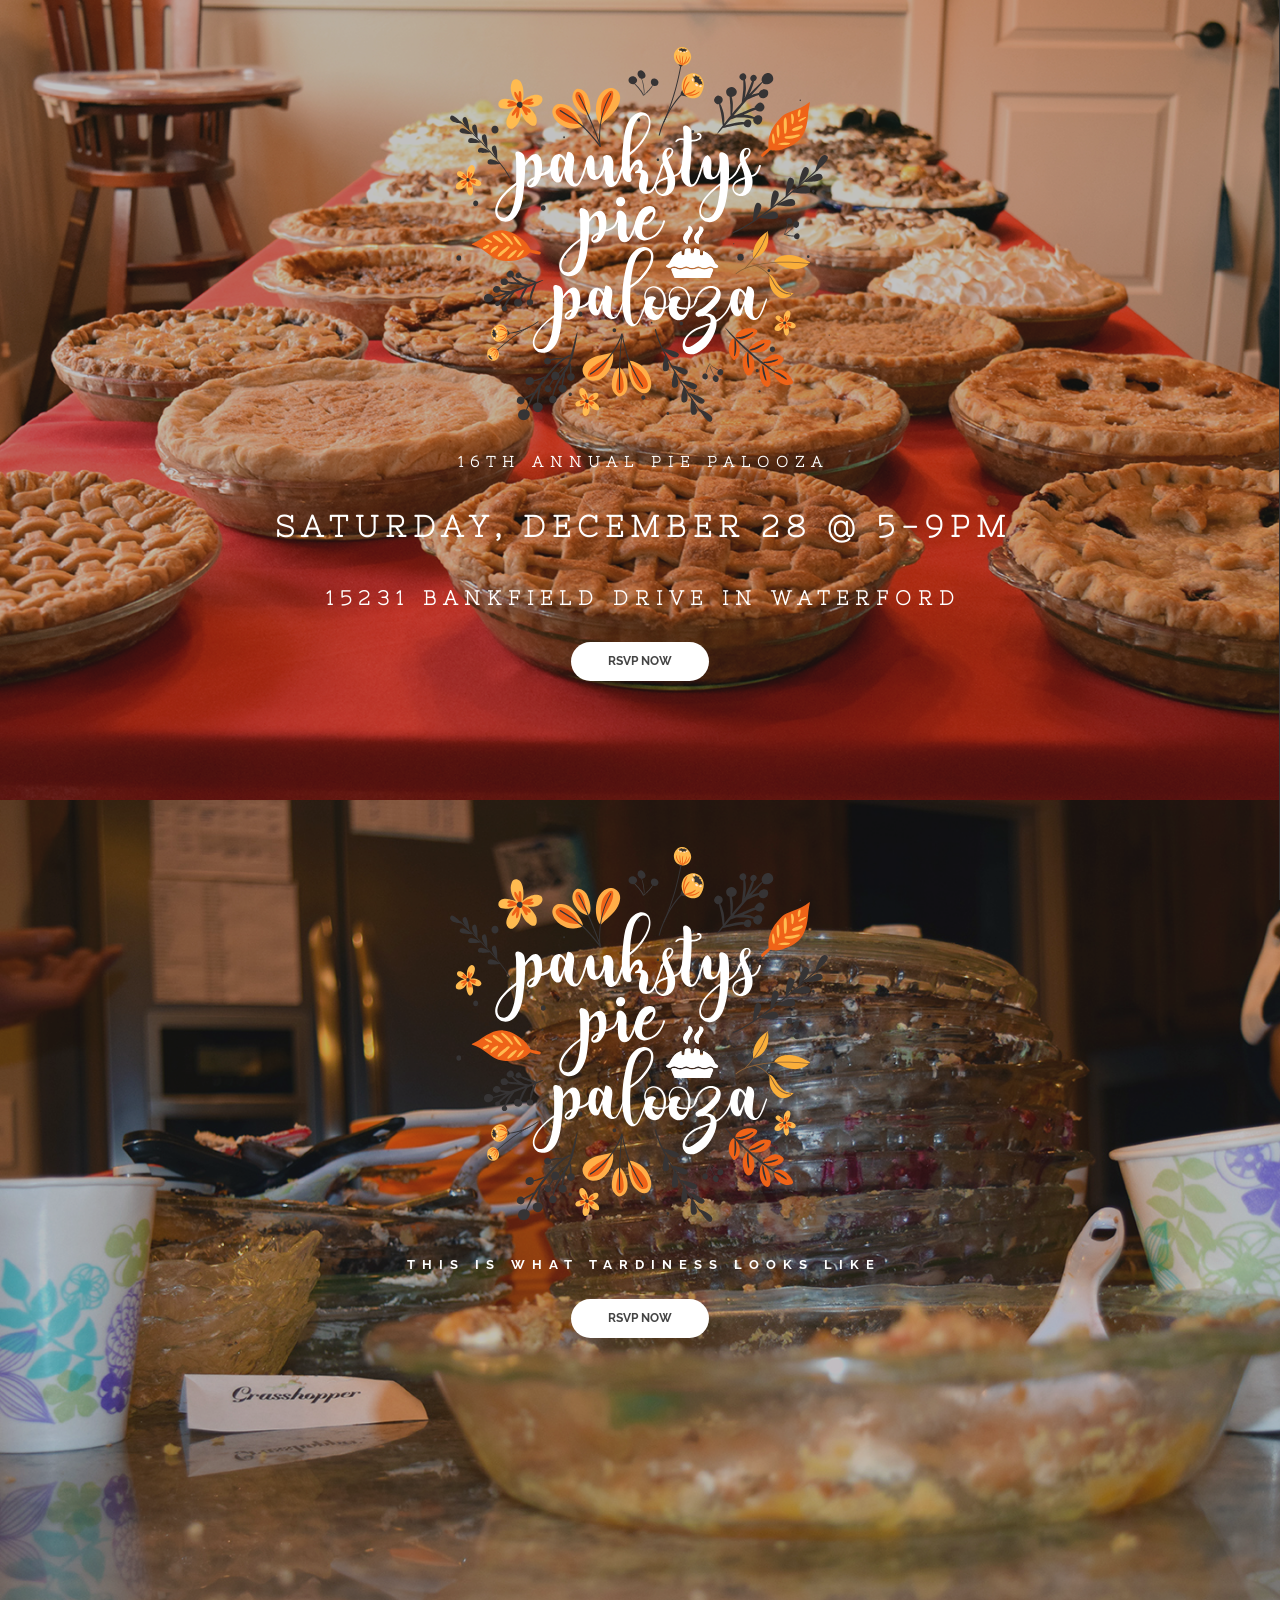
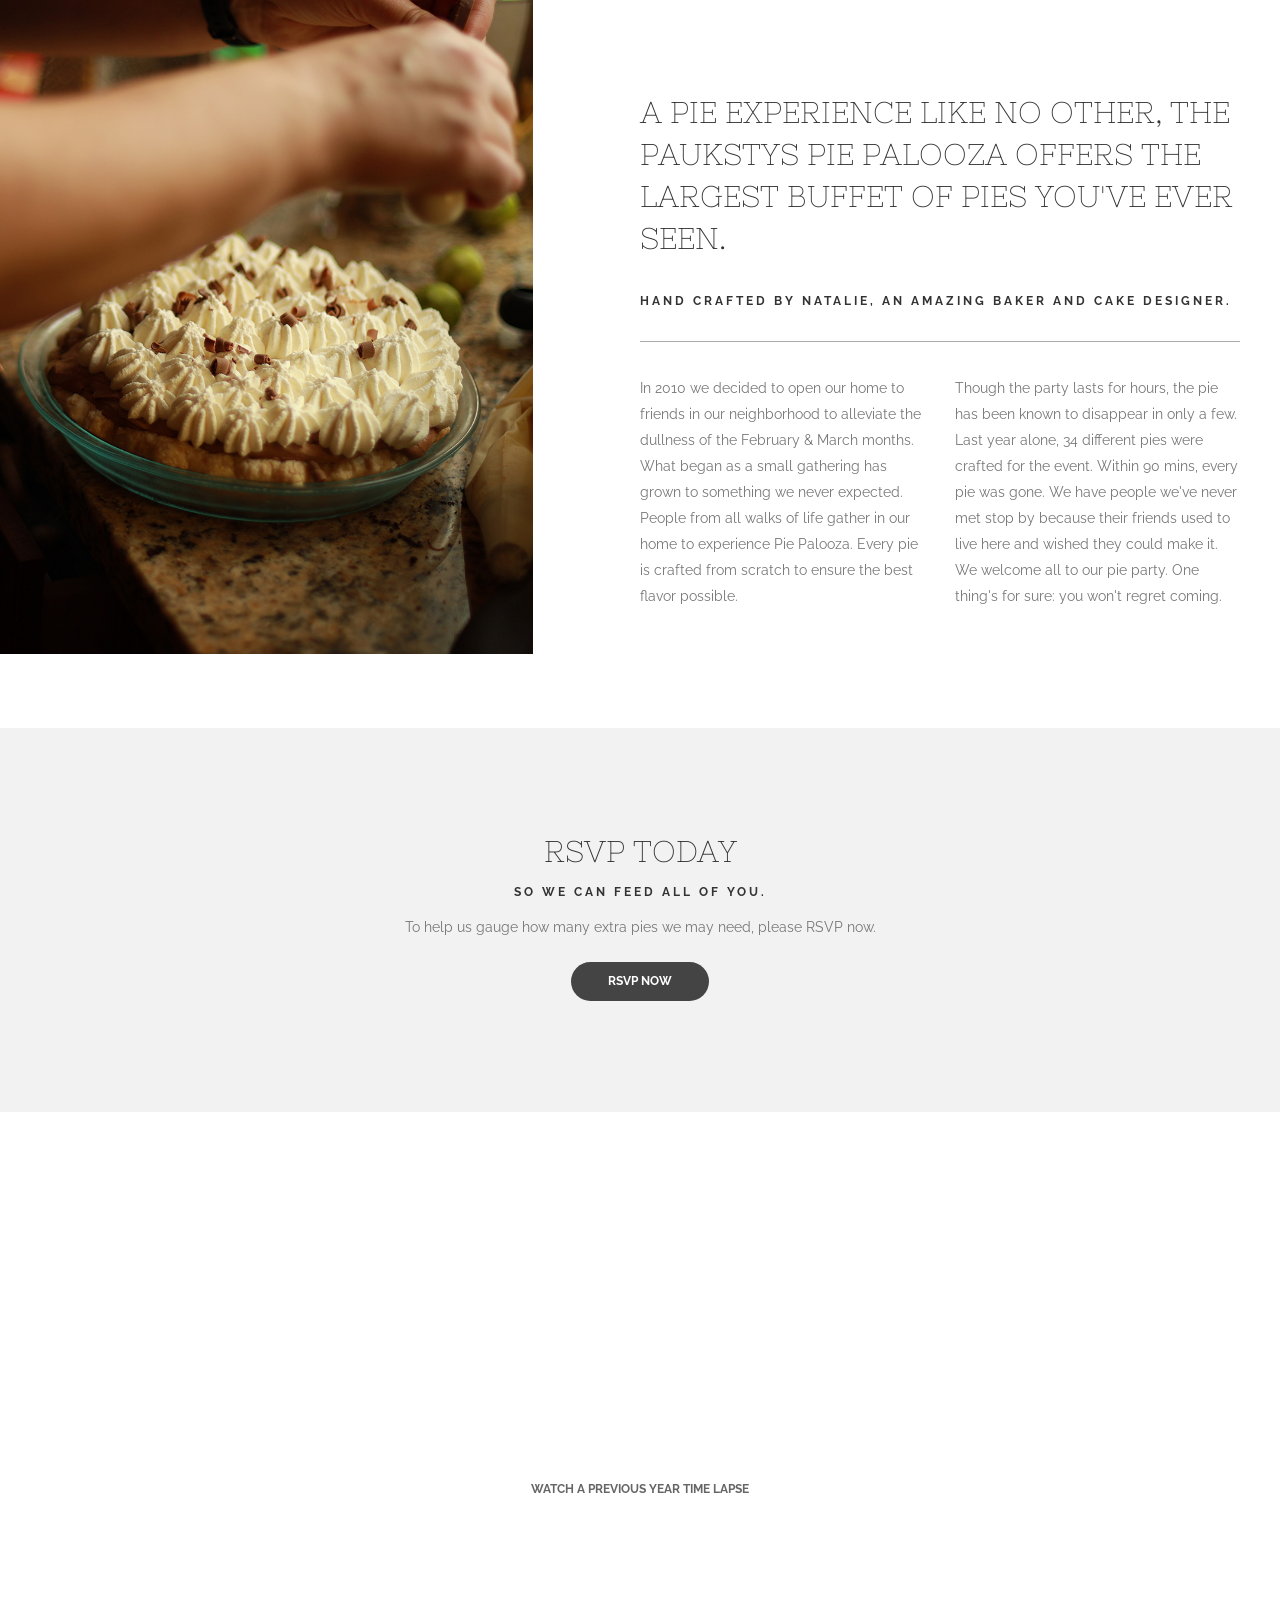
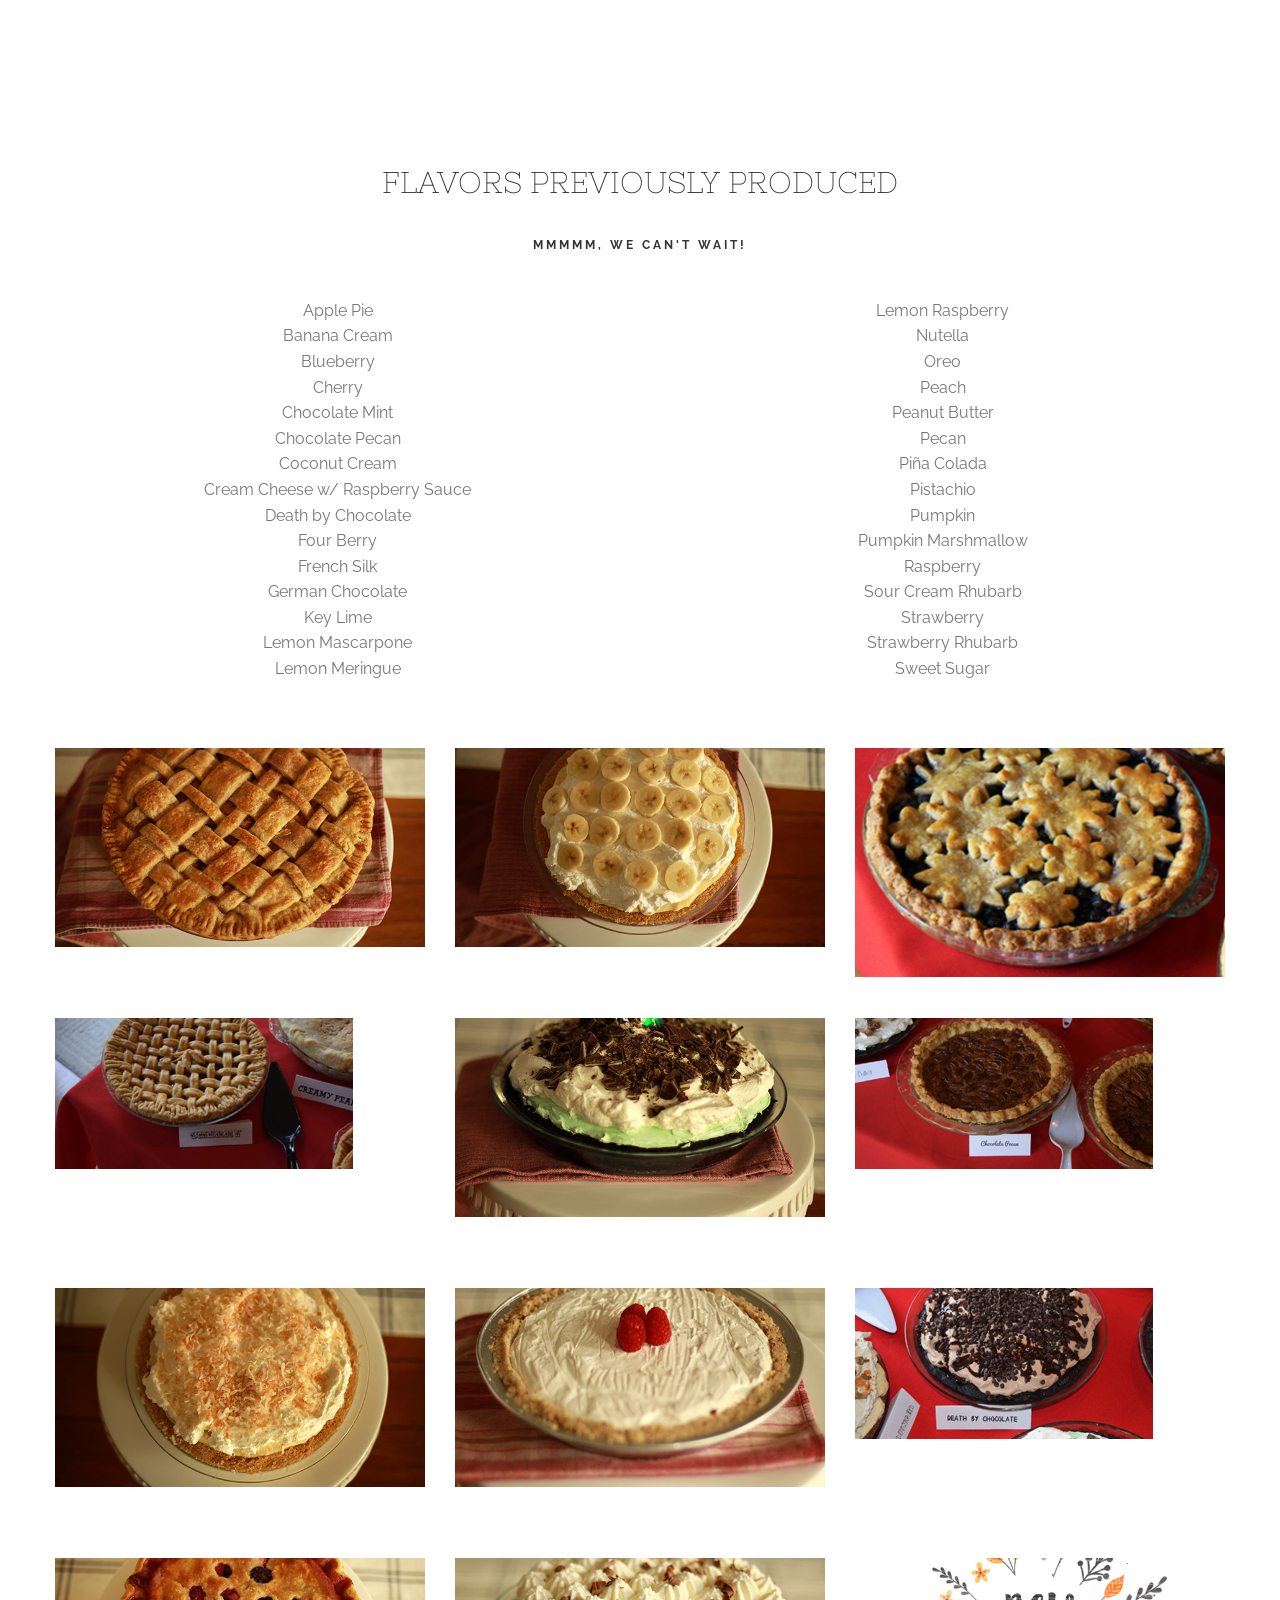
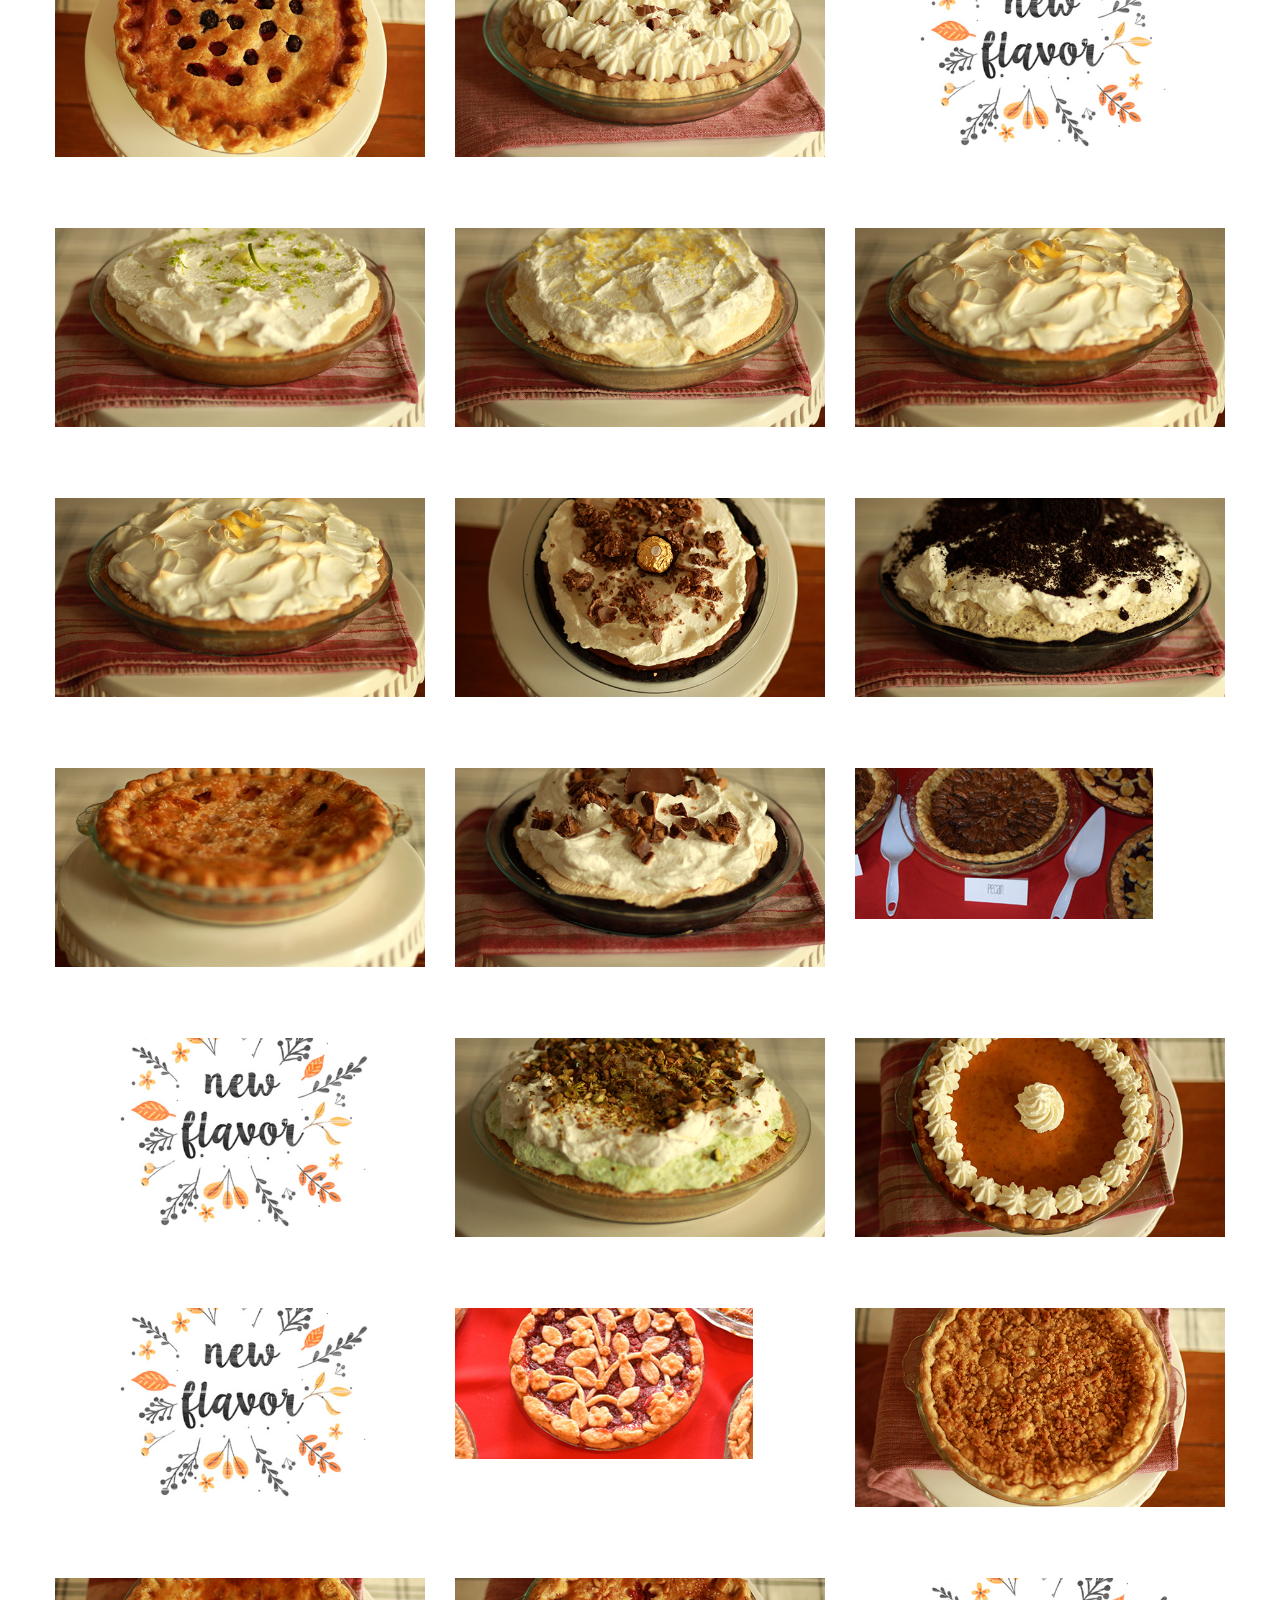
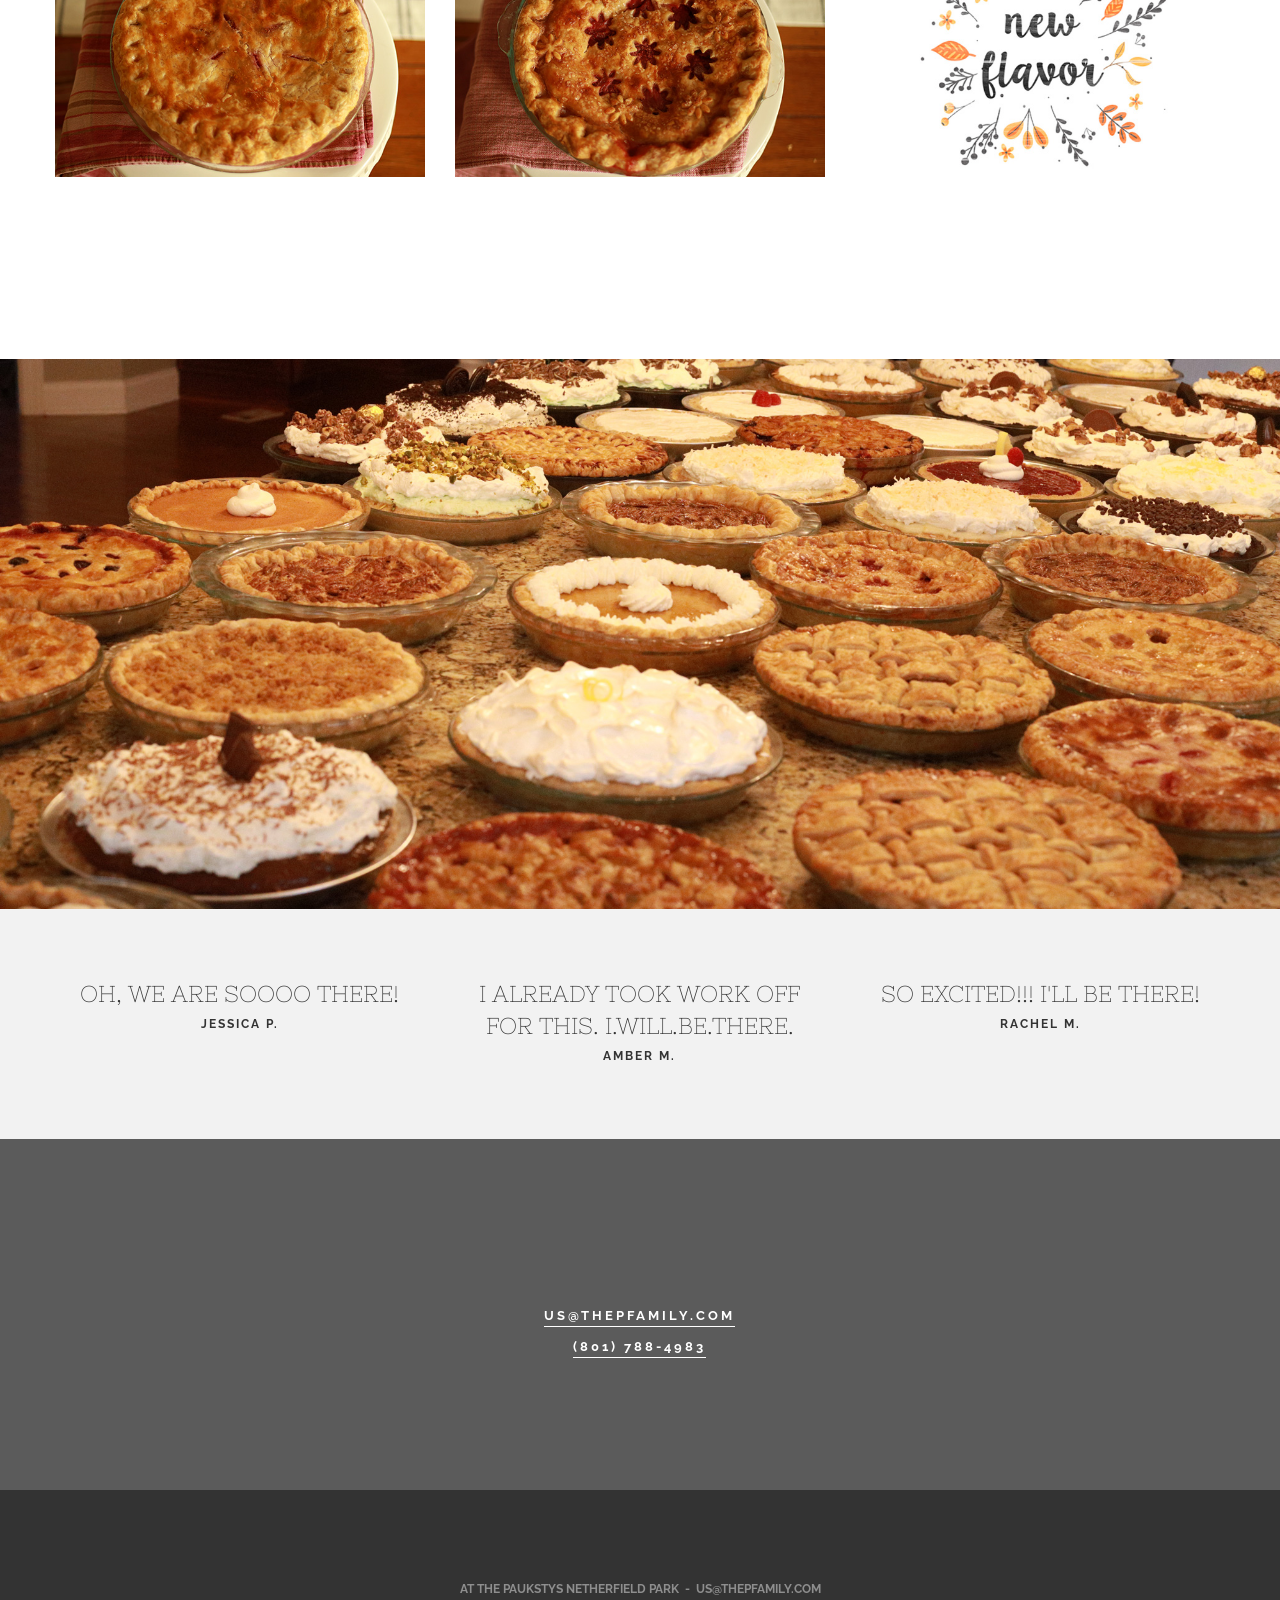
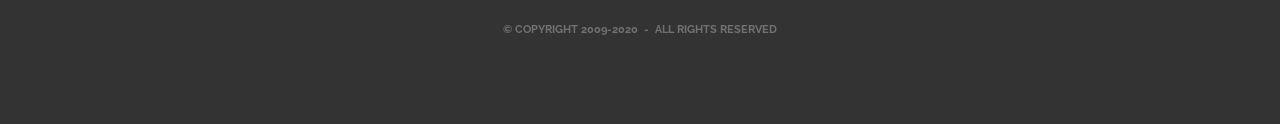
==== commit a272f7f0: "Update index.html" ====
--- a/index.html
+++ b/index.html
@@ -25,7 +25,7 @@
 		<div class="headline-style-1">
 			<h1 class="text-white" style="font-size: 3em;">Pie Palooza</h1>
 		</div>
-		<br> <span class="sub-title text-white">gigantic Pie Buffet</span>
+		<br> <span class="sub-title text-white">Gigantic Pie Buffet</span>
 
 		<div class="line"></div>
 	</div>
@@ -72,11 +72,11 @@
 					<div class="medium-12 columns text-center">
 						<div class="headline-style-1 parallax-title">
 							<h1 class="text-white">&amp;nbsp;</h1>
-							<h2 class="sub-title text-white" style="font-size:15px; display: block; margin-bottom: 30px;">15th Annual Pie Palooza</h2>
-							<h3 class="sub-title text-white" style="font-size:30px;">Saturday, December 16 @ 5-9pm</h3>
+							<h2 class="sub-title text-white" style="font-size:15px; display: block; margin-bottom: 30px;">16th Annual Pie Palooza</h2>
+							<h3 class="sub-title text-white" style="font-size:30px;">Saturday, December 28 @ 5-9pm</h3>
 							<h5 class="sub-title text-white" style="font-size: 20px;display: block;font-weight: bold;">15231 Bankfield Drive in Waterford</h5>
 							<div class="medium-12 columns text-center">
-								<a href="http://evite.me/Jv5evdncta" class="button open-table-button" target="_blank">RSVP Now</a>
+								<a href="https://www.evite.com/event/00B7PPNKQS747EL2OEPPVUZ4VYCBBI" class="button open-table-button" target="_blank">RSVP Now</a>
 							</div>
 						</div>
 
@@ -97,7 +97,7 @@
 							<h1 class="text-white">PiePalooza.party</h1>
 							<span class="sub-title text-white">This is what tardiness looks like</span>
 							<div class="medium-12 columns text-center">
-								<a href="http://evite.me/Jv5evdncta" class="button open-table-button" target="_blank">RSVP Now</a>
+								<a href="https://www.evite.com/event/00B7PPNKQS747EL2OEPPVUZ4VYCBBI" class="button open-table-button" target="_blank">RSVP Now</a>
 							</div>
 						</div>
 					</div>
@@ -155,7 +155,7 @@
 
 		<div class="row">
 			<div class="medium-12 columns text-center">
-				<a href="http://evite.me/Jv5evdncta" class="button open-table-button" target="_blank">RSVP Now</a>
+				<a href="https://www.evite.com/event/00B7PPNKQS747EL2OEPPVUZ4VYCBBI" class="button open-table-button" target="_blank">RSVP Now</a>
 			</div>
 		</div>
 
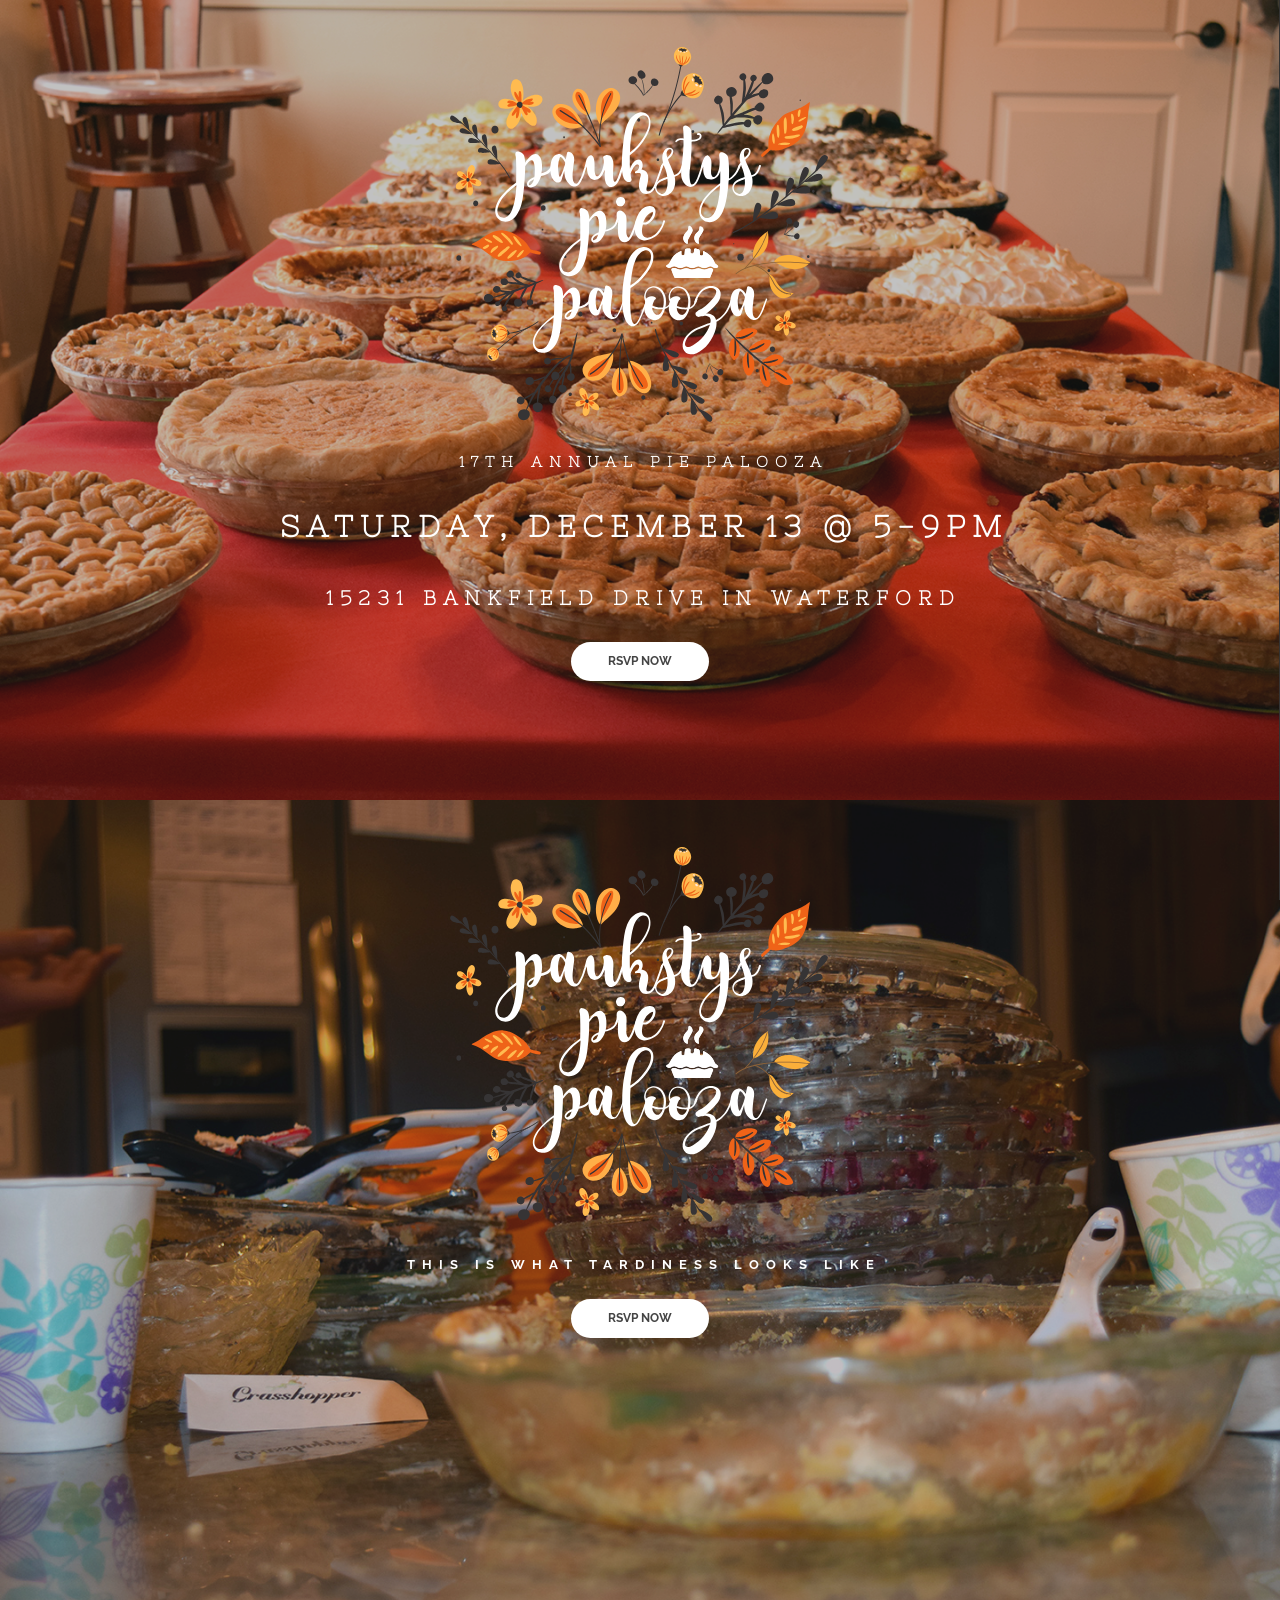
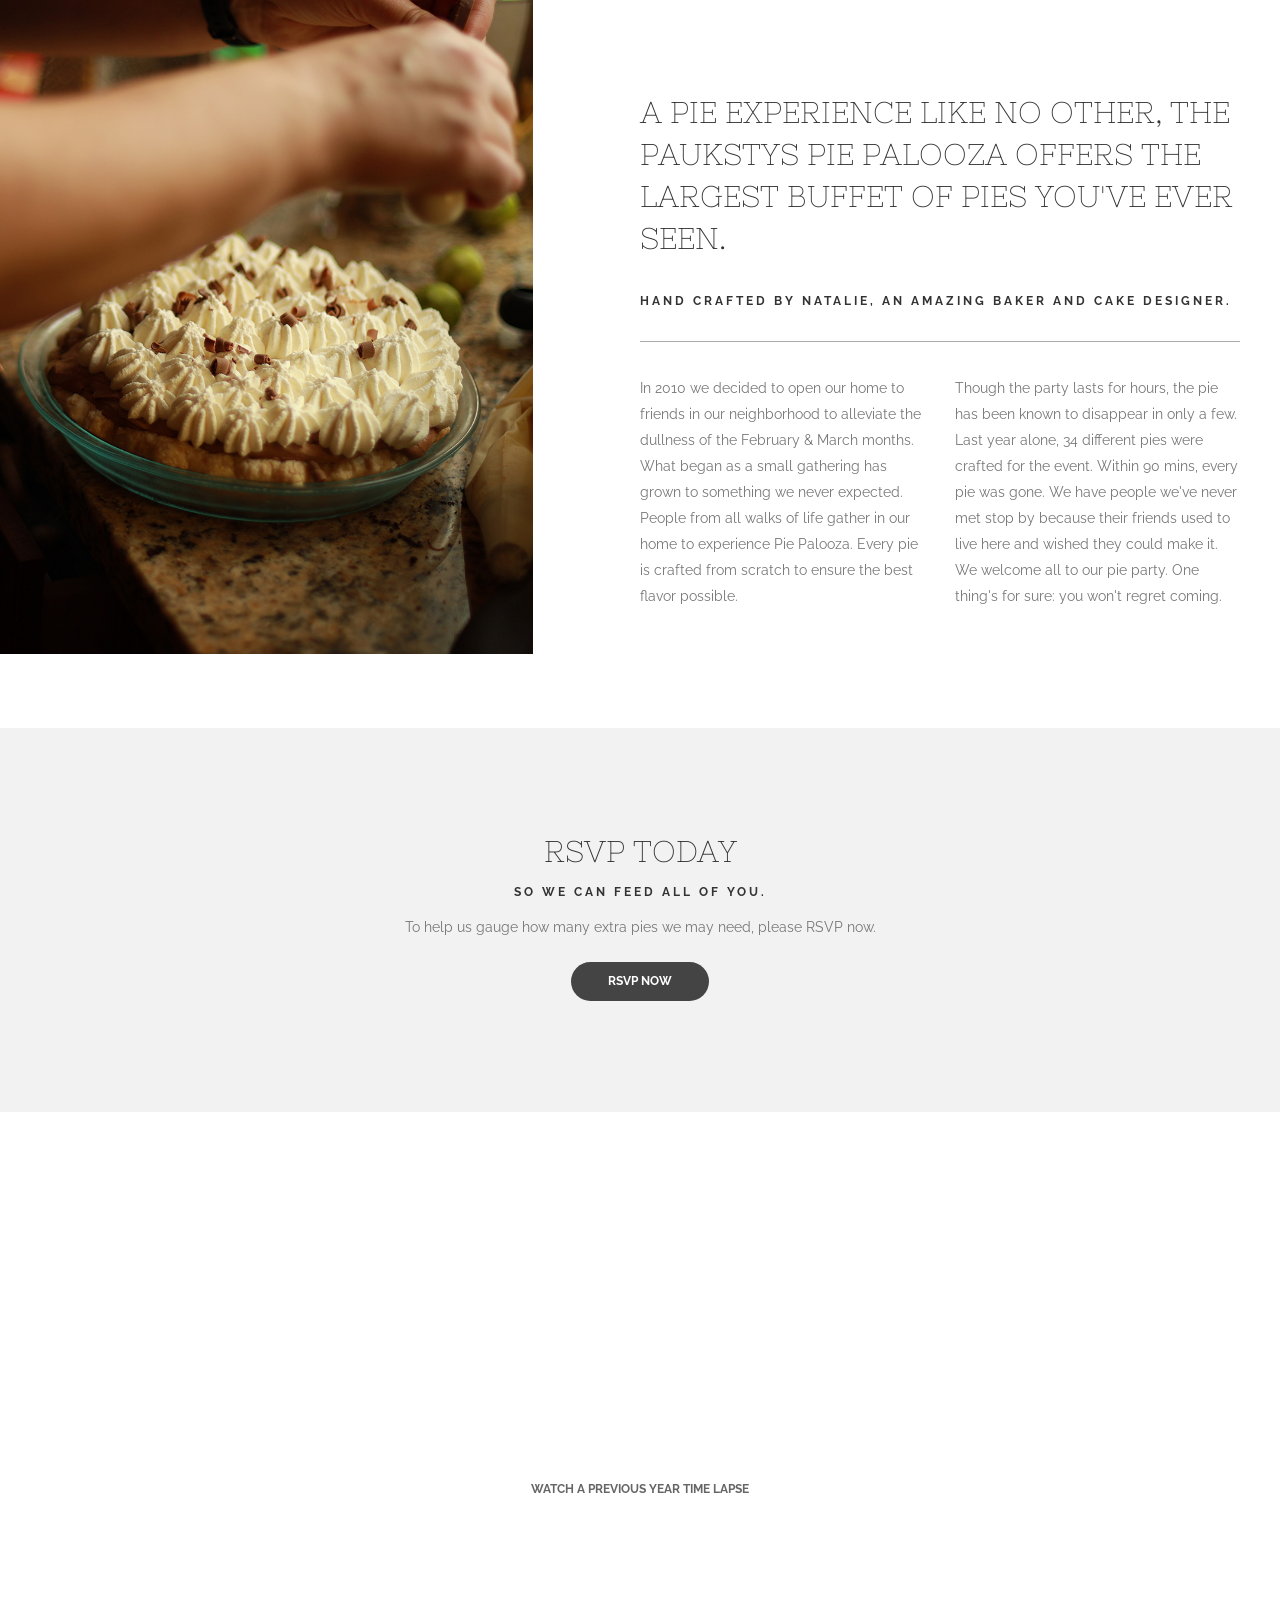
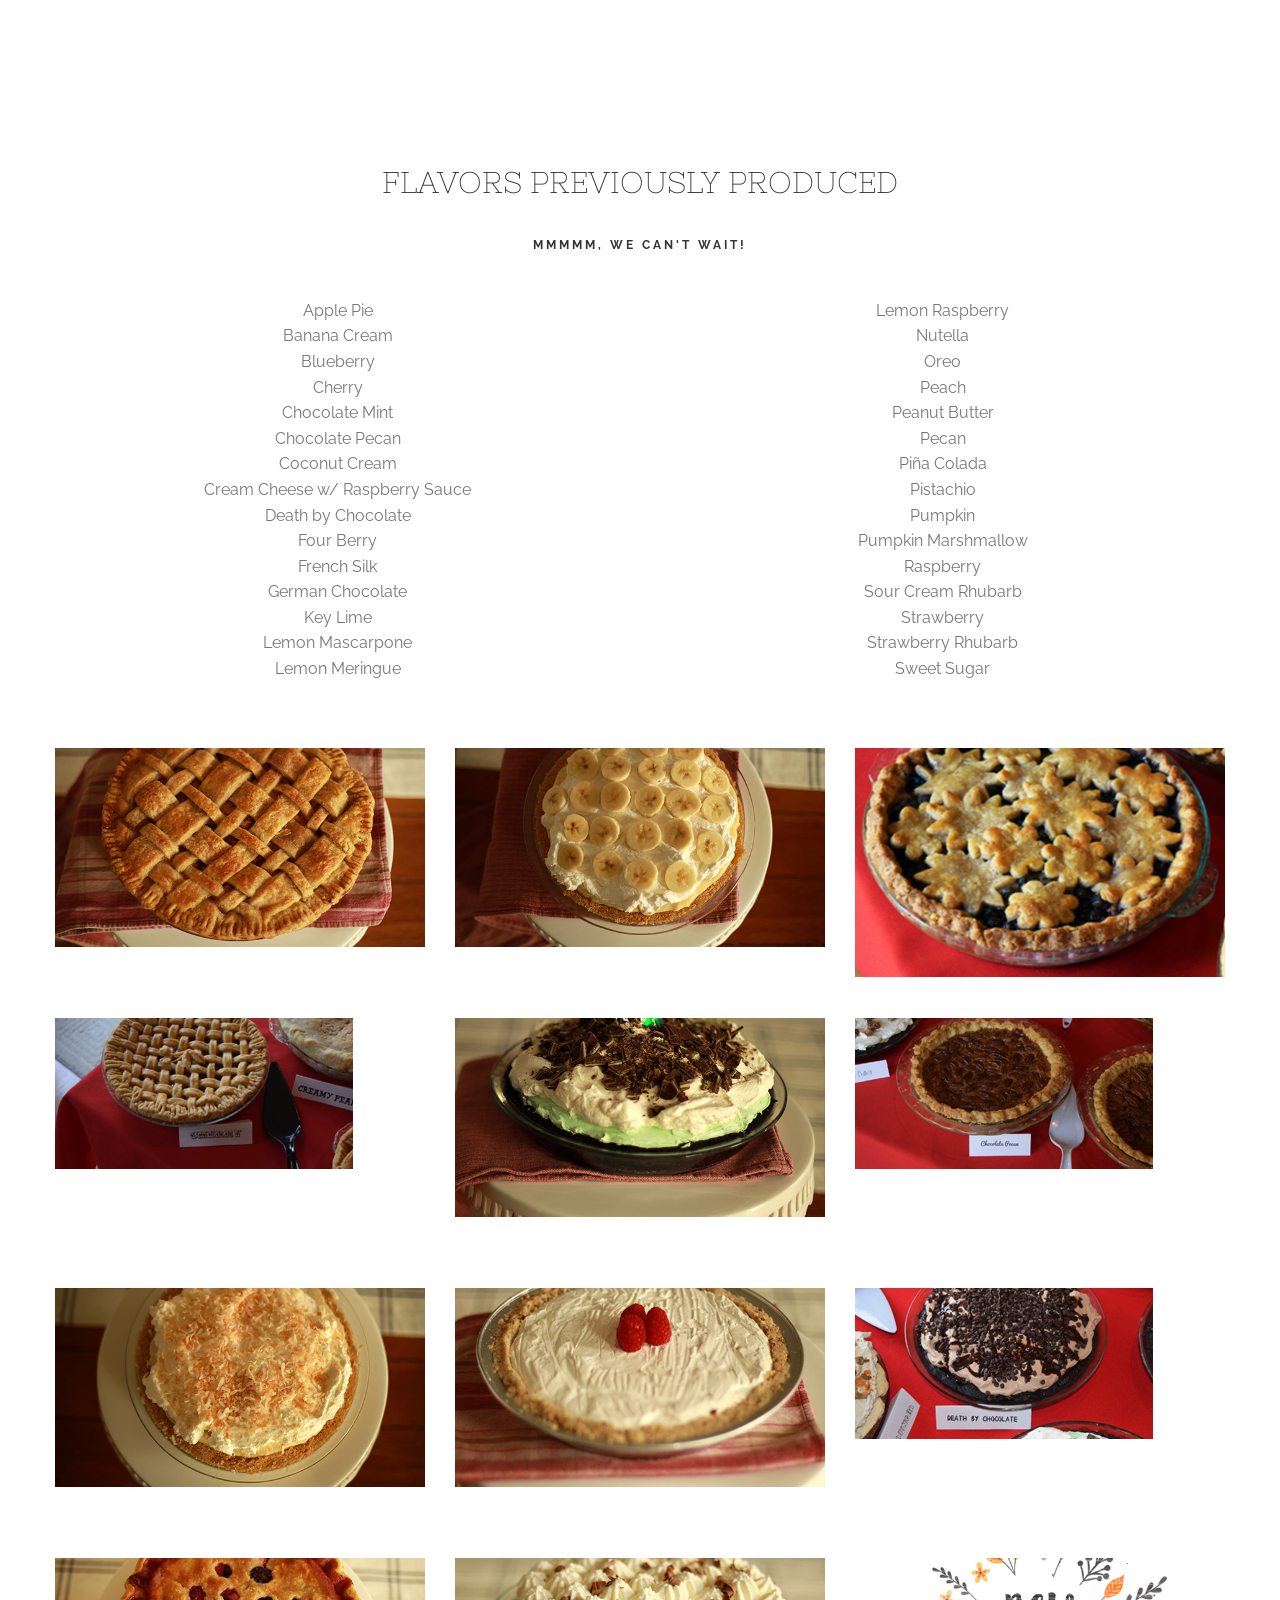
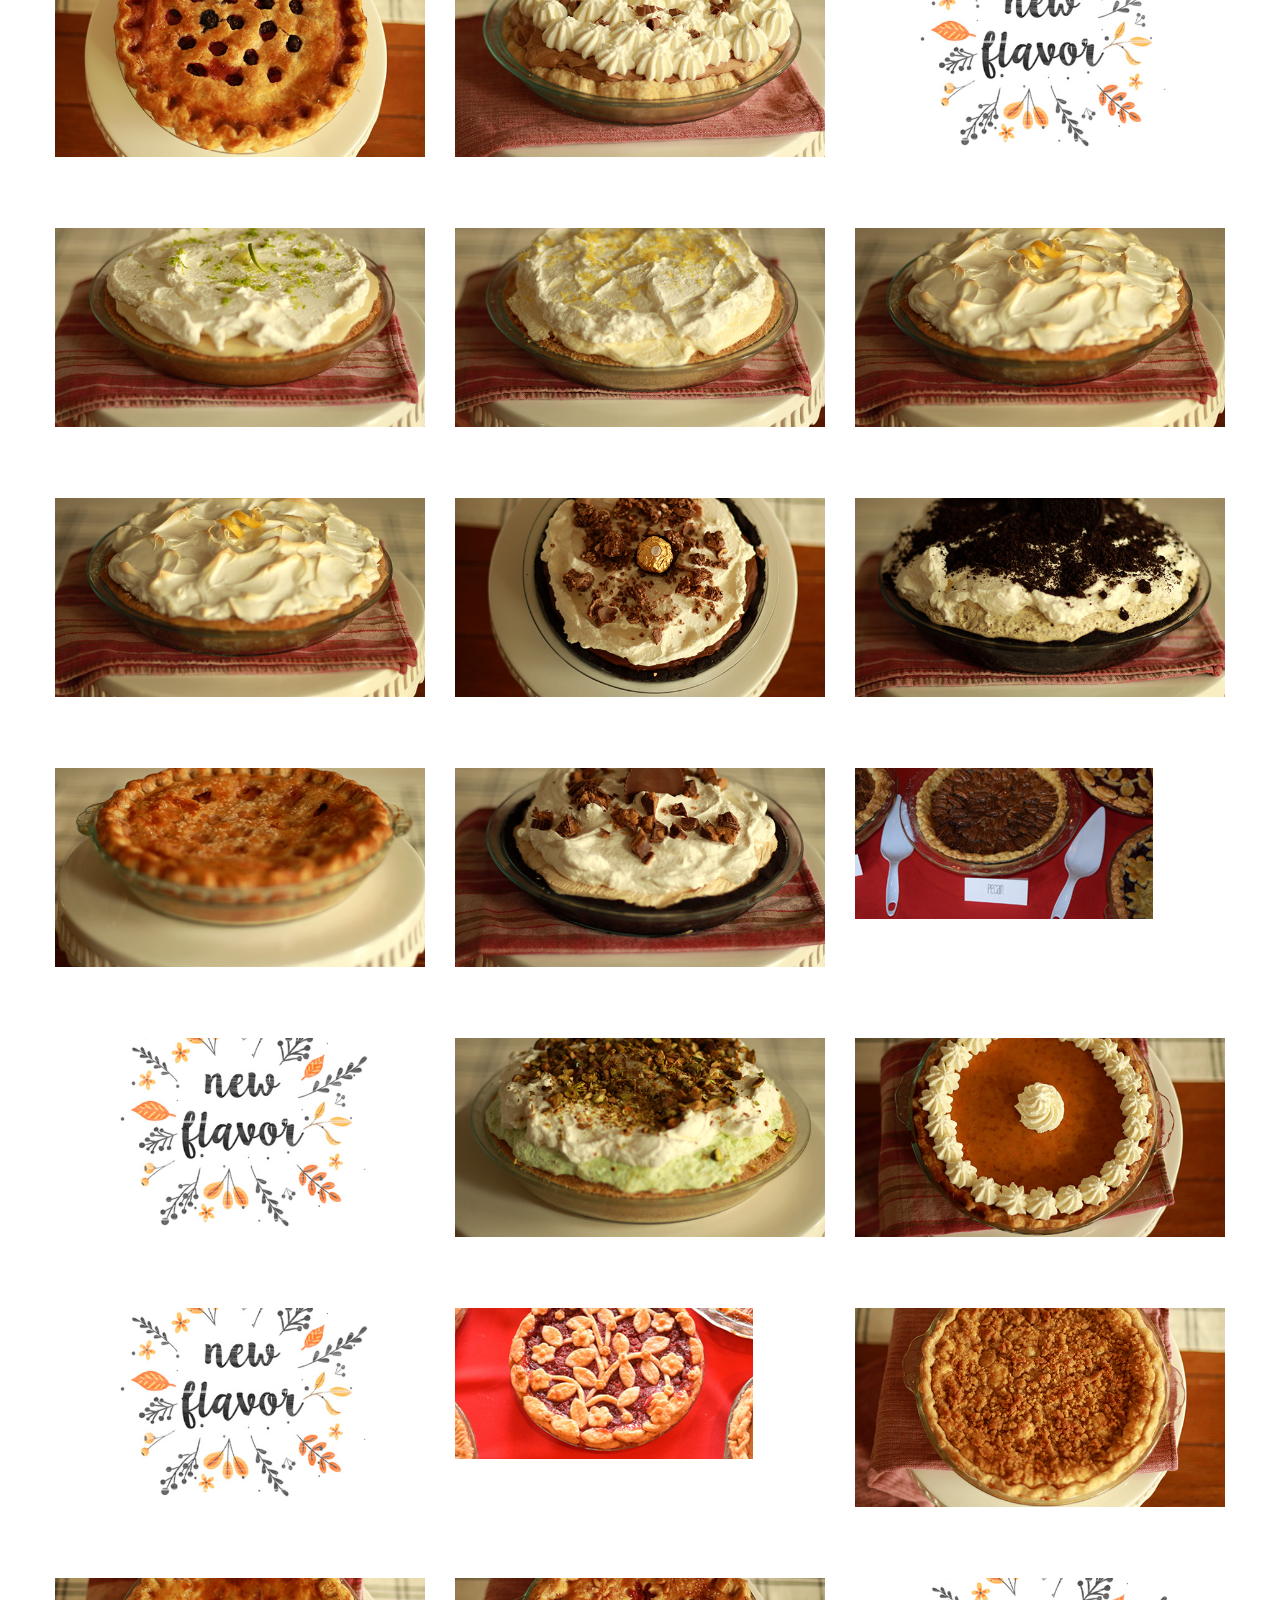
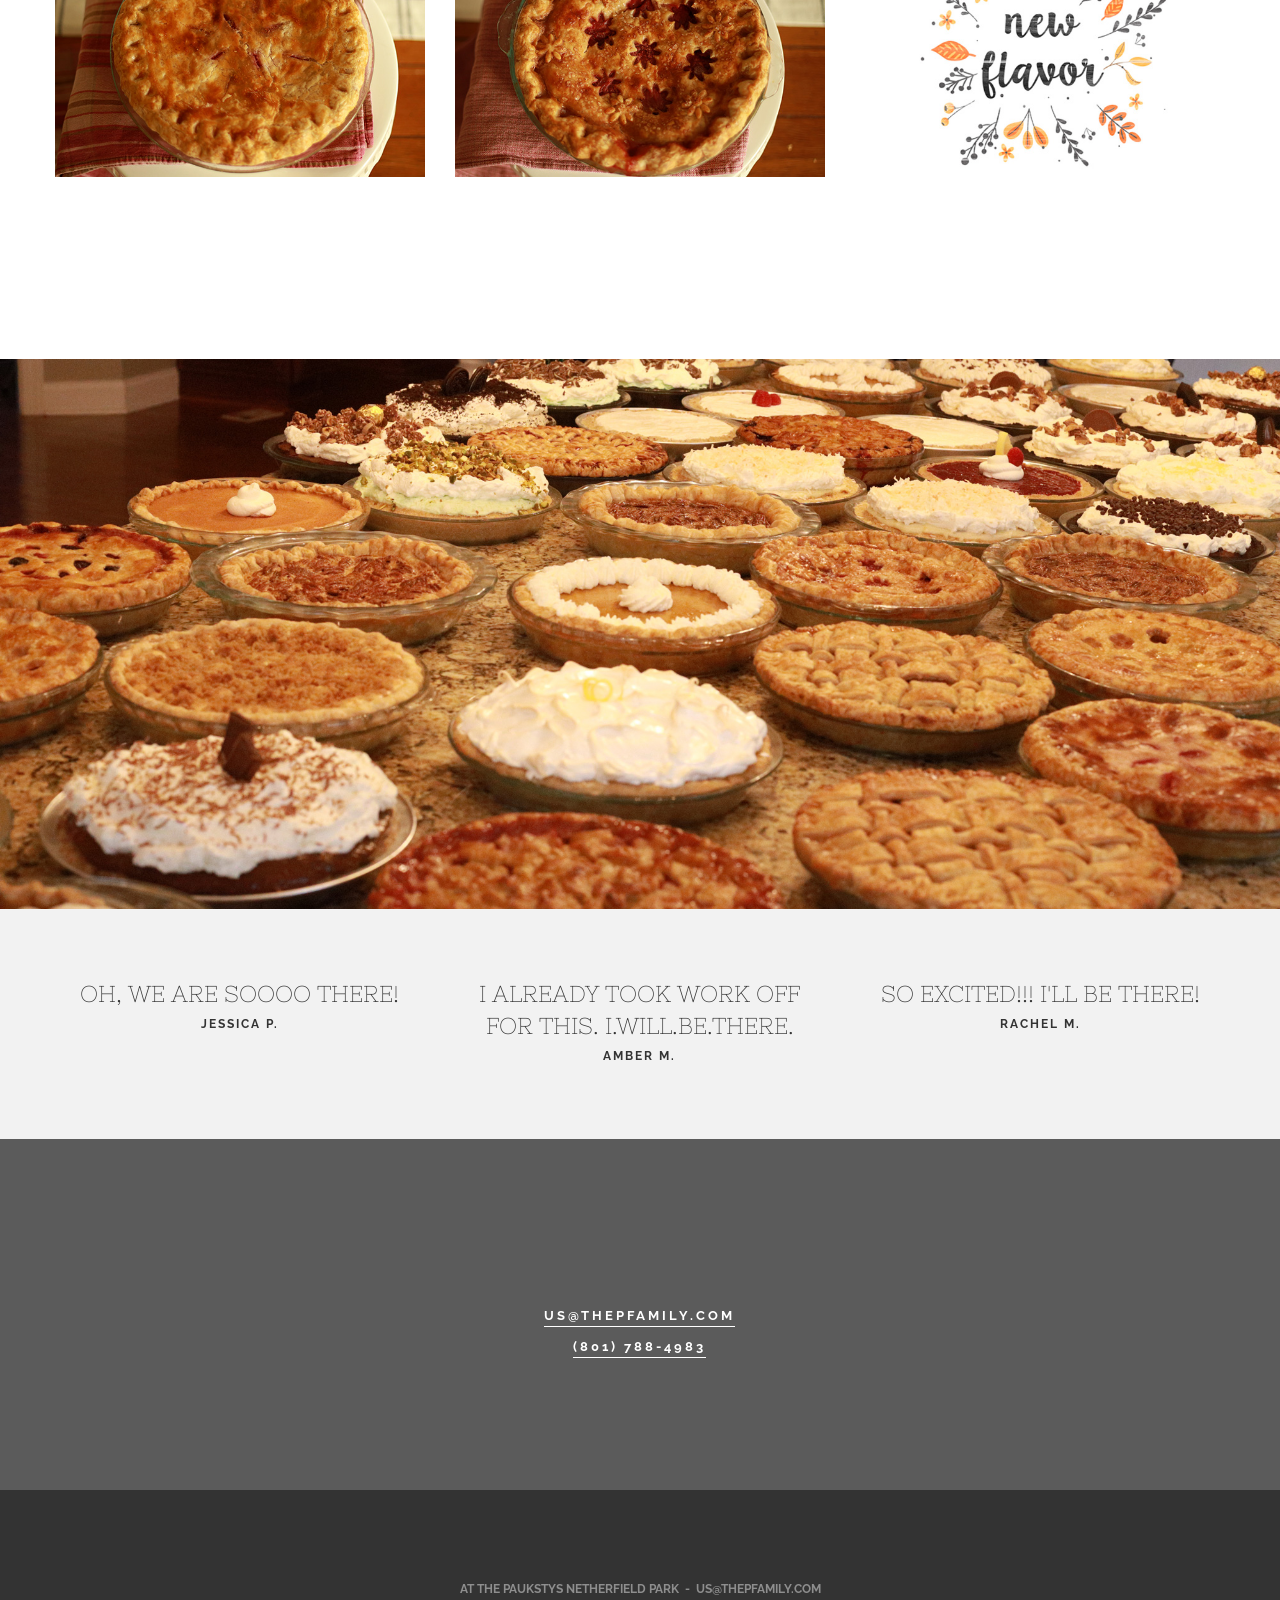
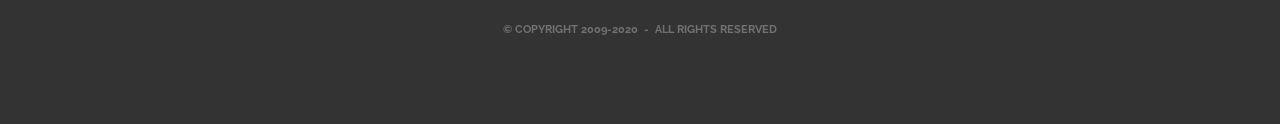
==== commit 52f4f954: "Update index.html" ====
--- a/index.html
+++ b/index.html
@@ -72,8 +72,8 @@
 					<div class="medium-12 columns text-center">
 						<div class="headline-style-1 parallax-title">
 							<h1 class="text-white">&amp;nbsp;</h1>
-							<h2 class="sub-title text-white" style="font-size:15px; display: block; margin-bottom: 30px;">16th Annual Pie Palooza</h2>
-							<h3 class="sub-title text-white" style="font-size:30px;">Saturday, December 28 @ 5-9pm</h3>
+							<h2 class="sub-title text-white" style="font-size:15px; display: block; margin-bottom: 30px;">17th Annual Pie Palooza</h2>
+							<h3 class="sub-title text-white" style="font-size:30px;">Saturday, December 13 @ 5-9pm</h3>
 							<h5 class="sub-title text-white" style="font-size: 20px;display: block;font-weight: bold;">15231 Bankfield Drive in Waterford</h5>
 							<div class="medium-12 columns text-center">
 								<a href="https://www.evite.com/event/00B7PPNKQS747EL2OEPPVUZ4VYCBBI" class="button open-table-button" target="_blank">RSVP Now</a>
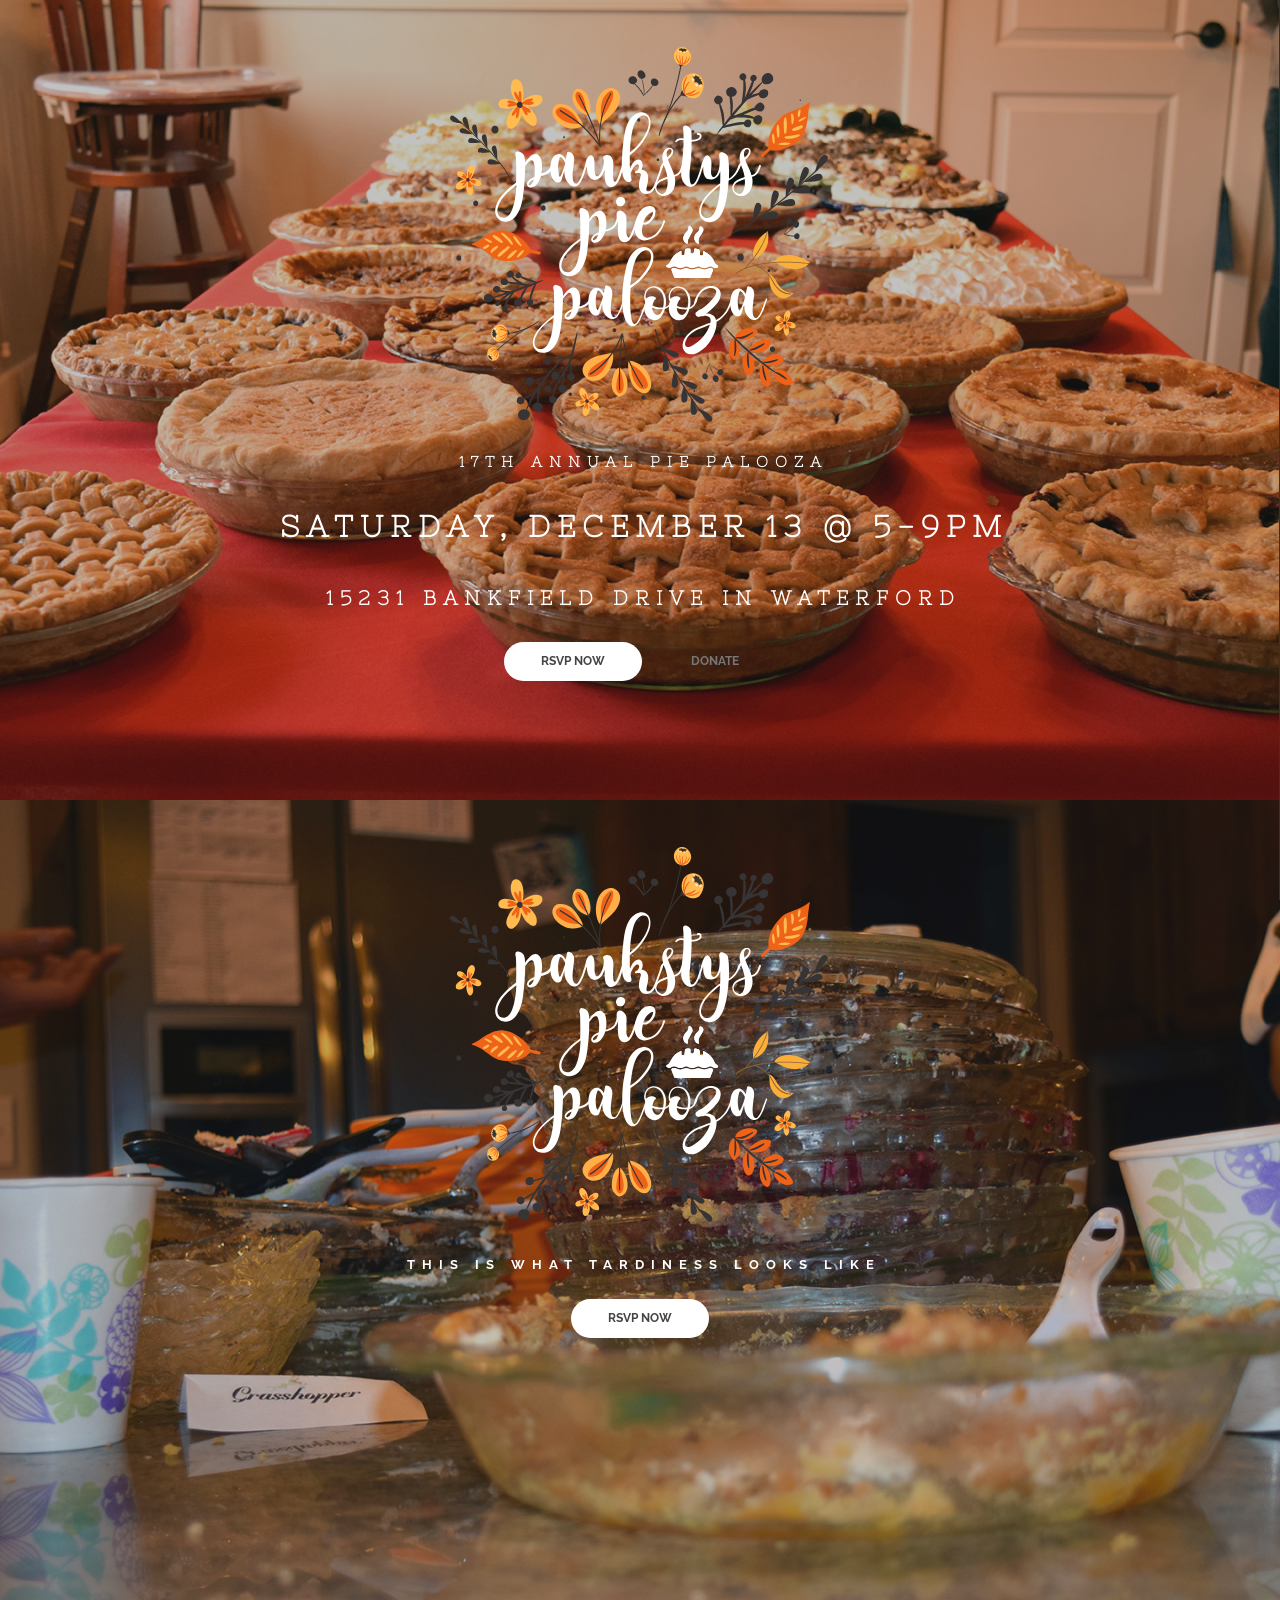
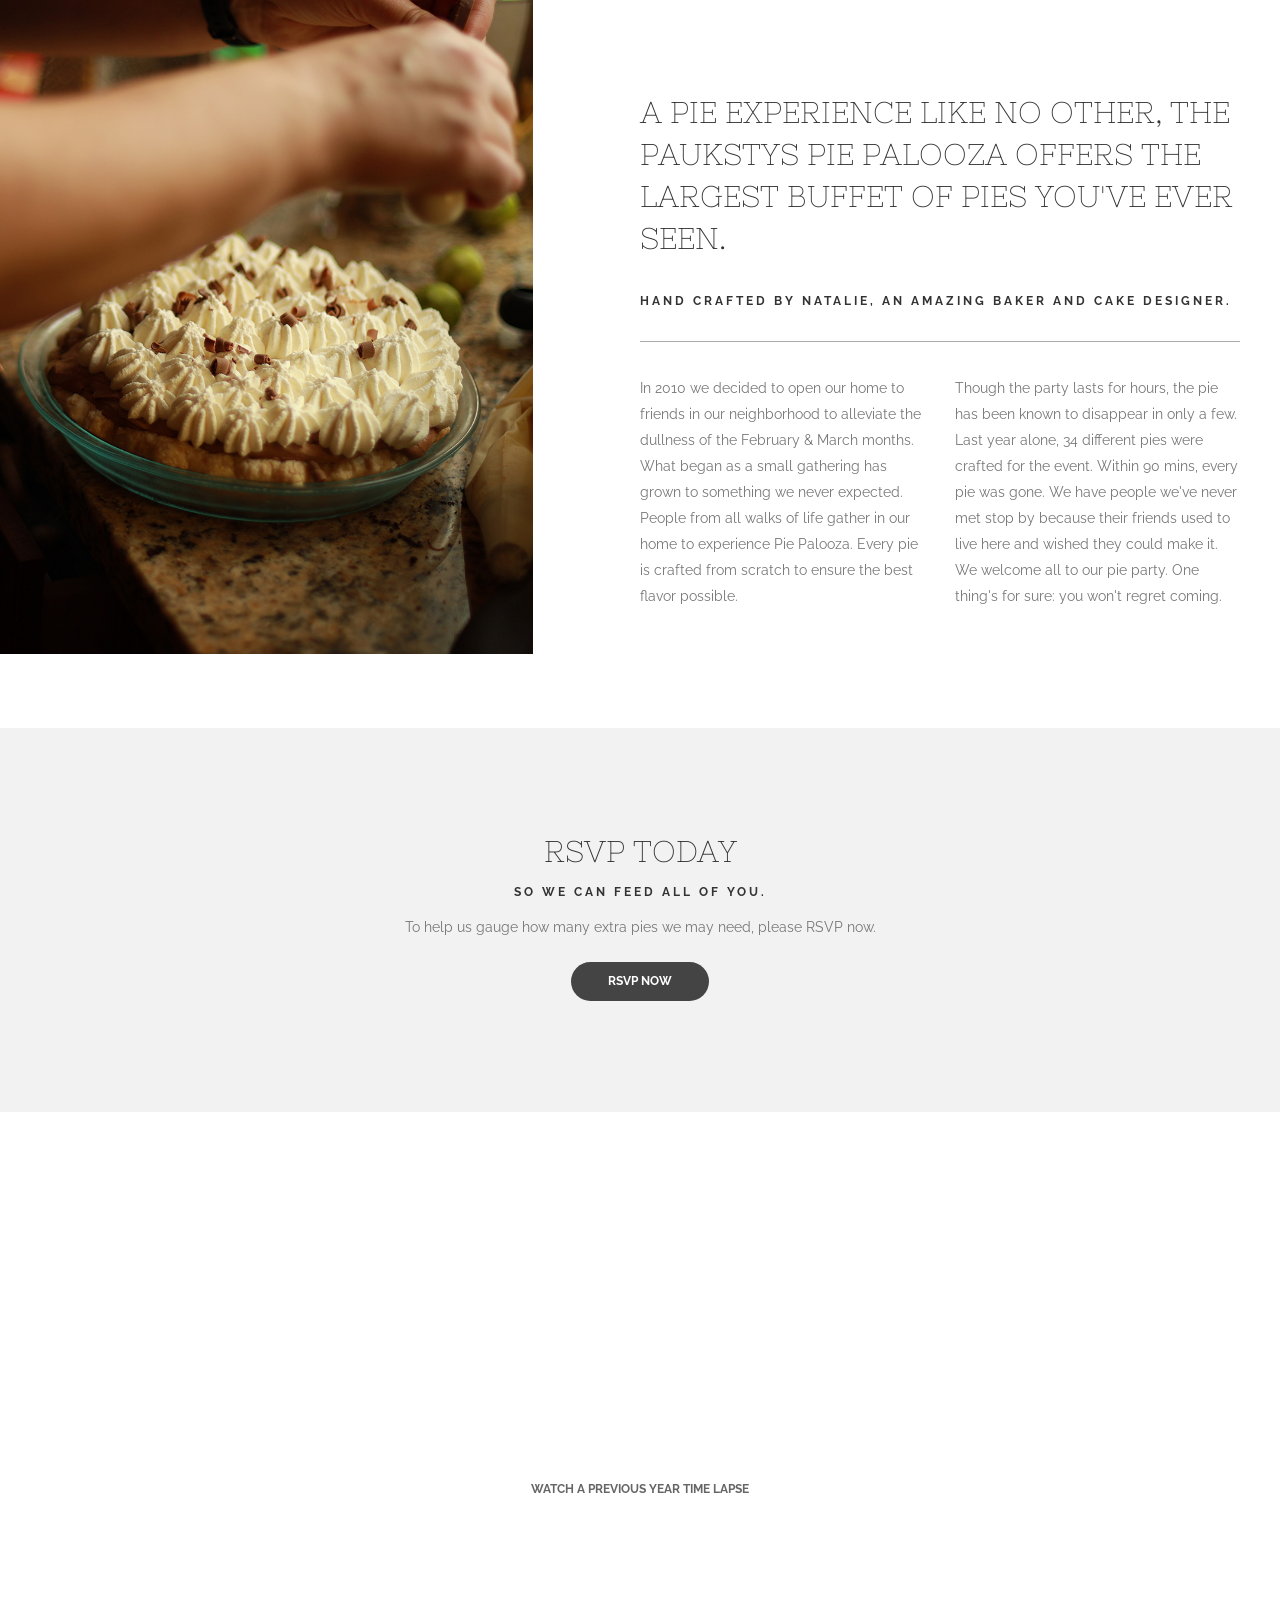
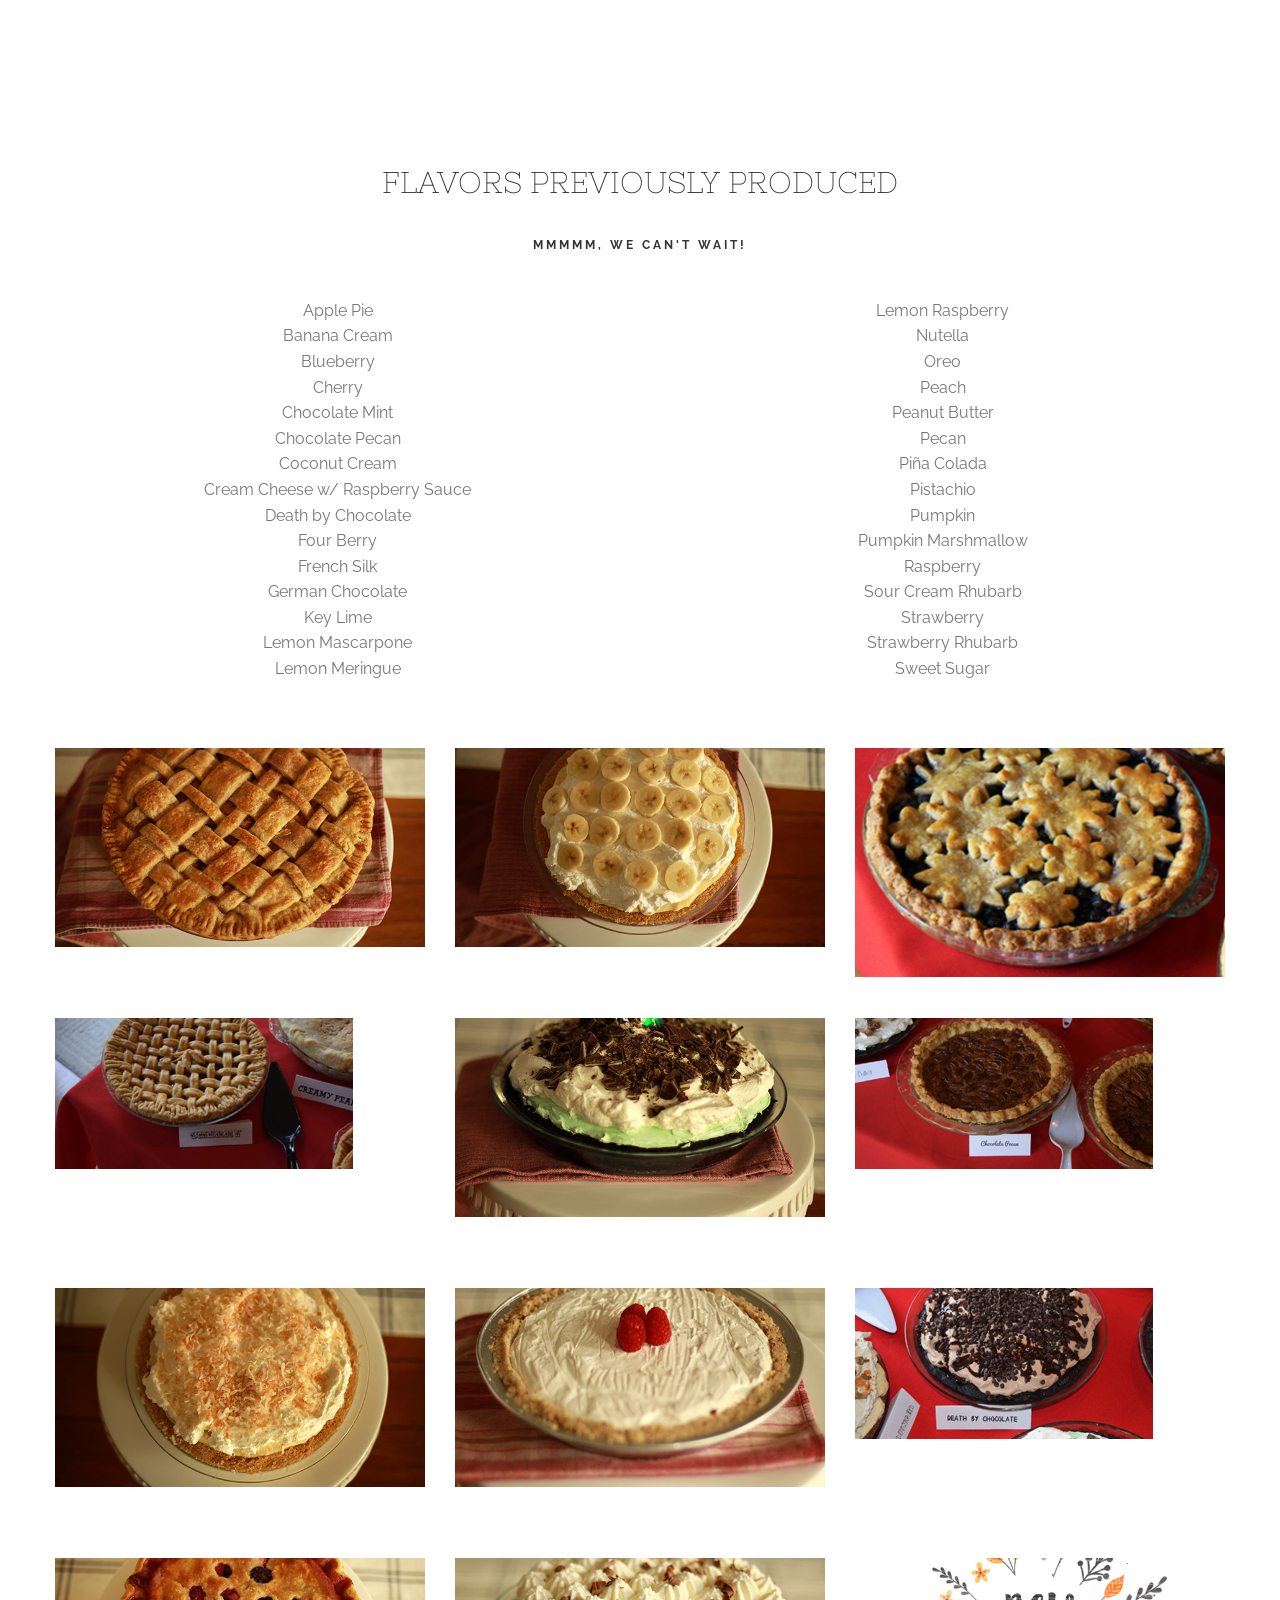
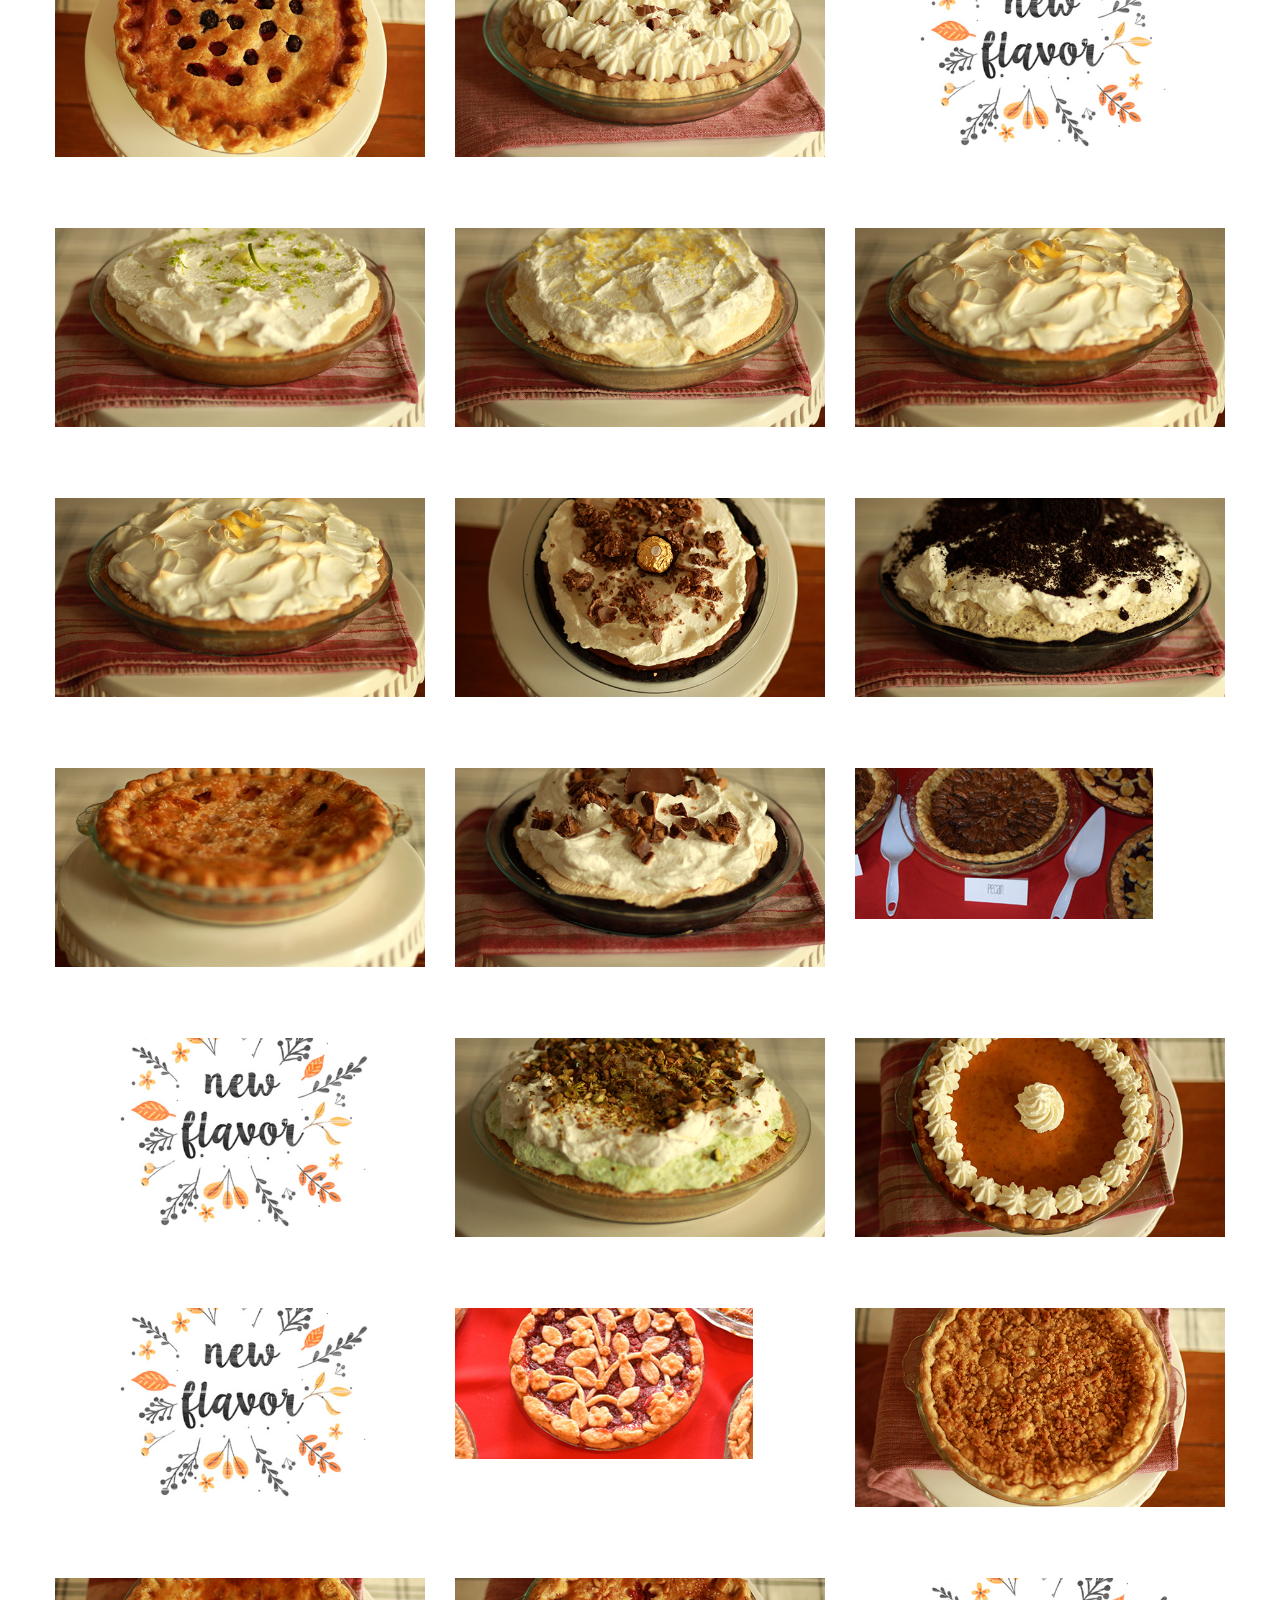
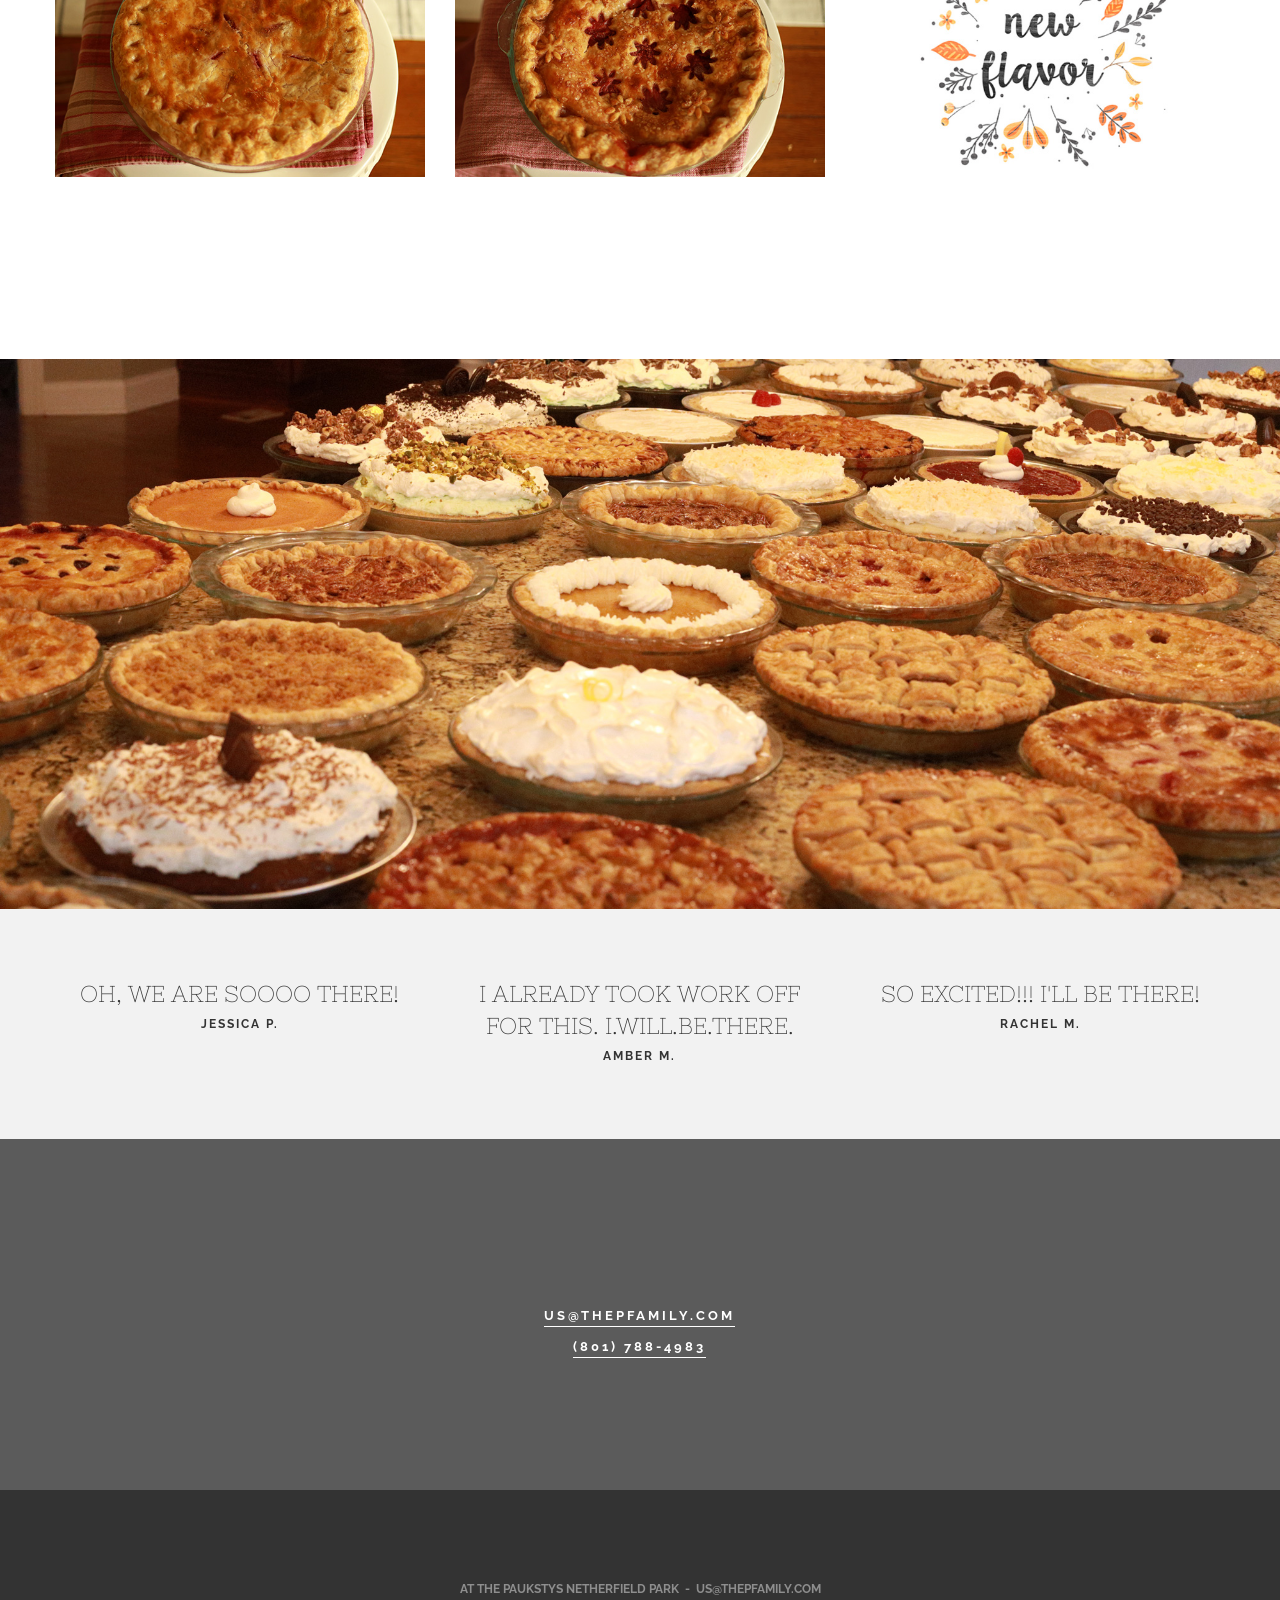
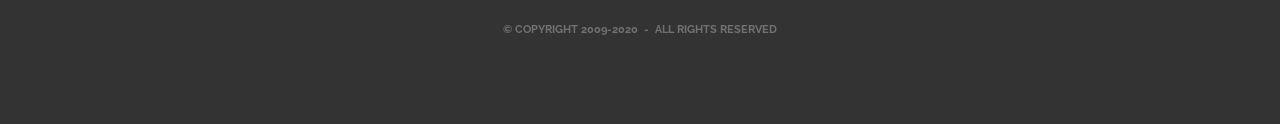
==== commit 1d9be920: "Update link and add donation." ====
--- a/index.html
+++ b/index.html
@@ -76,7 +76,8 @@
 							<h3 class="sub-title text-white" style="font-size:30px;">Saturday, December 13 @ 5-9pm</h3>
 							<h5 class="sub-title text-white" style="font-size: 20px;display: block;font-weight: bold;">15231 Bankfield Drive in Waterford</h5>
 							<div class="medium-12 columns text-center">
-								<a href="https://www.evite.com/event/00B7PPNKQS747EL2OEPPVUZ4VYCBBI" class="button open-table-button" target="_blank">RSVP Now</a>
+								<a href="https://www.evite.com/event/00B7O64KLRE3NEOEMEPQVLRLMP5R6Y" class="button open-table-button" target="_blank">RSVP Now</a>&nbsp;&nbsp; 
+								<a href="https://www.paypal.com/donate/?hosted_button_id=XXSFTUSP9AJSS" class="button open-table-button" style="background: inherit; color: inherit;" target="_blank">Donate</a>
 							</div>
 						</div>
 
@@ -97,7 +98,7 @@
 							<h1 class="text-white">PiePalooza.party</h1>
 							<span class="sub-title text-white">This is what tardiness looks like</span>
 							<div class="medium-12 columns text-center">
-								<a href="https://www.evite.com/event/00B7PPNKQS747EL2OEPPVUZ4VYCBBI" class="button open-table-button" target="_blank">RSVP Now</a>
+								<a href="https://www.evite.com/event/00B7O64KLRE3NEOEMEPQVLRLMP5R6Y" class="button open-table-button" target="_blank">RSVP Now</a>
 							</div>
 						</div>
 					</div>
@@ -155,7 +156,7 @@
 
 		<div class="row">
 			<div class="medium-12 columns text-center">
-				<a href="https://www.evite.com/event/00B7PPNKQS747EL2OEPPVUZ4VYCBBI" class="button open-table-button" target="_blank">RSVP Now</a>
+				<a href="https://www.evite.com/event/00B7O64KLRE3NEOEMEPQVLRLMP5R6Y" class="button open-table-button" target="_blank">RSVP Now</a>
 			</div>
 		</div>
 
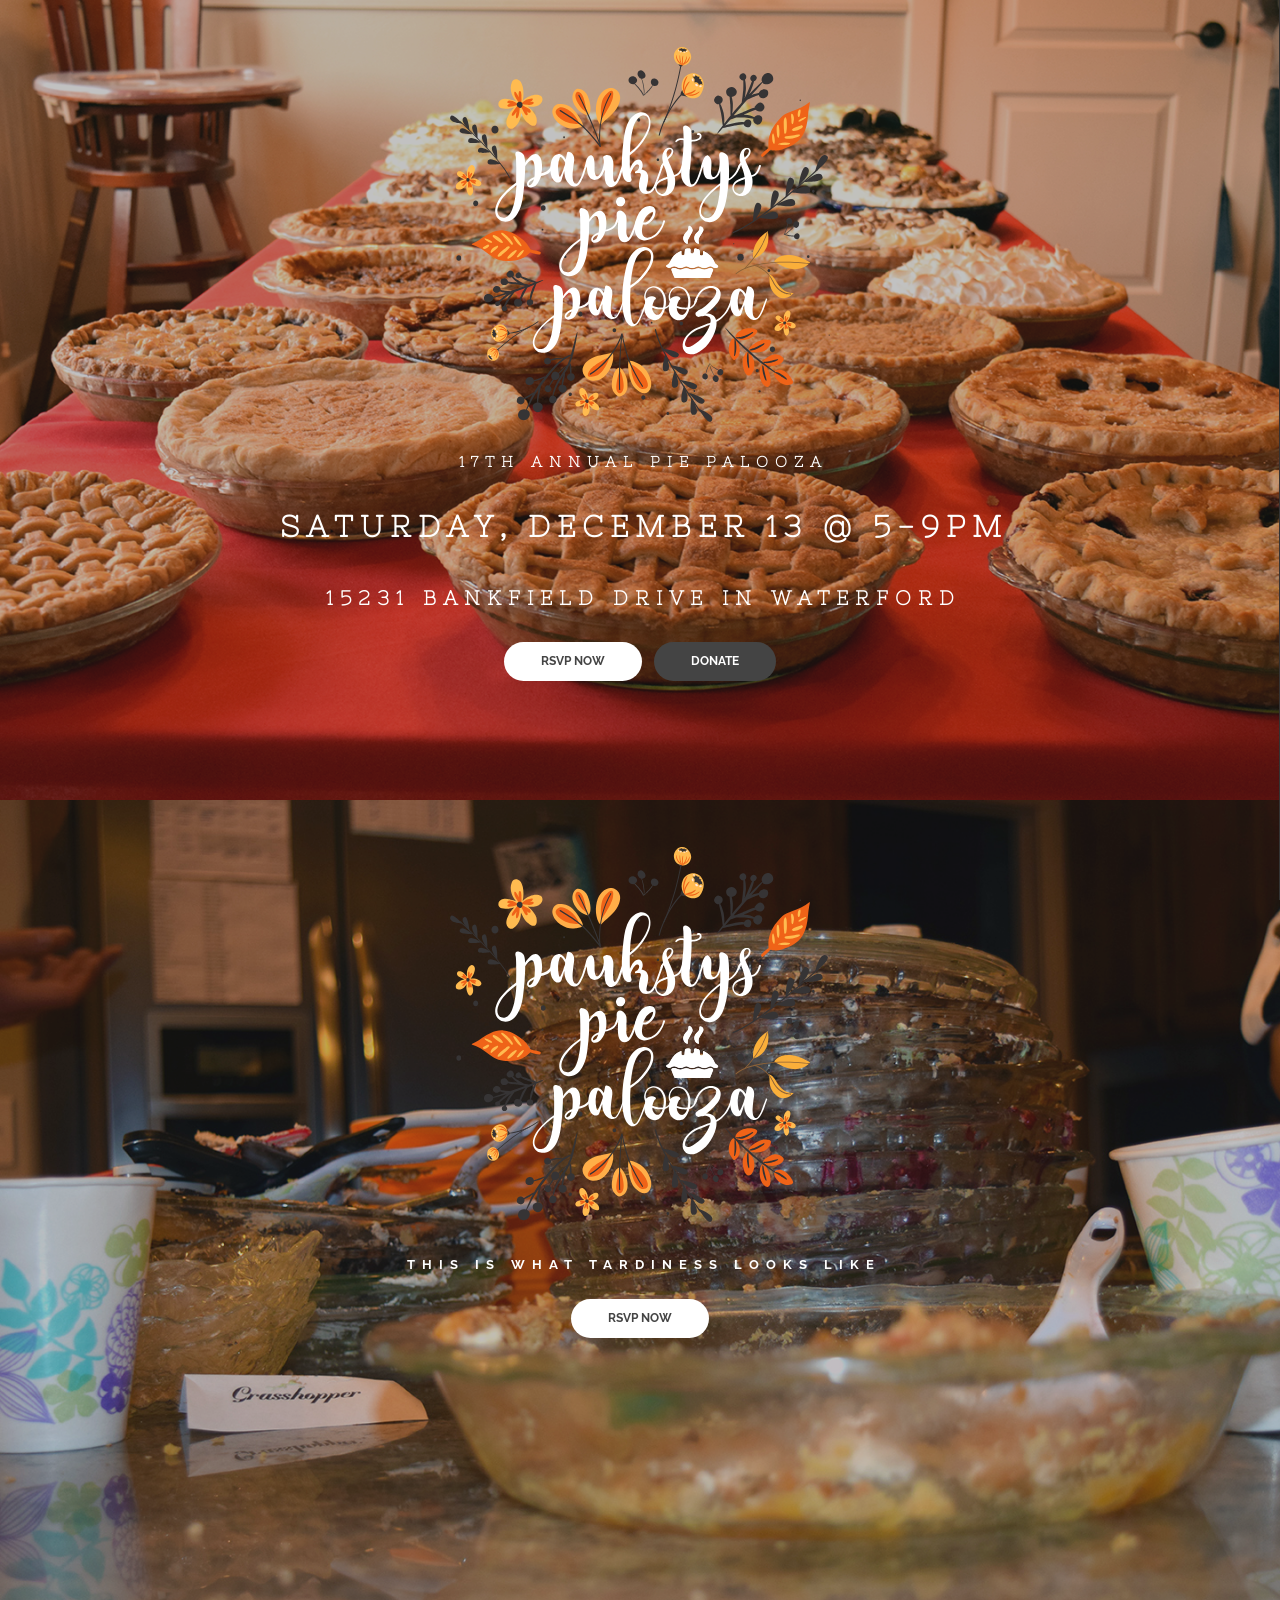
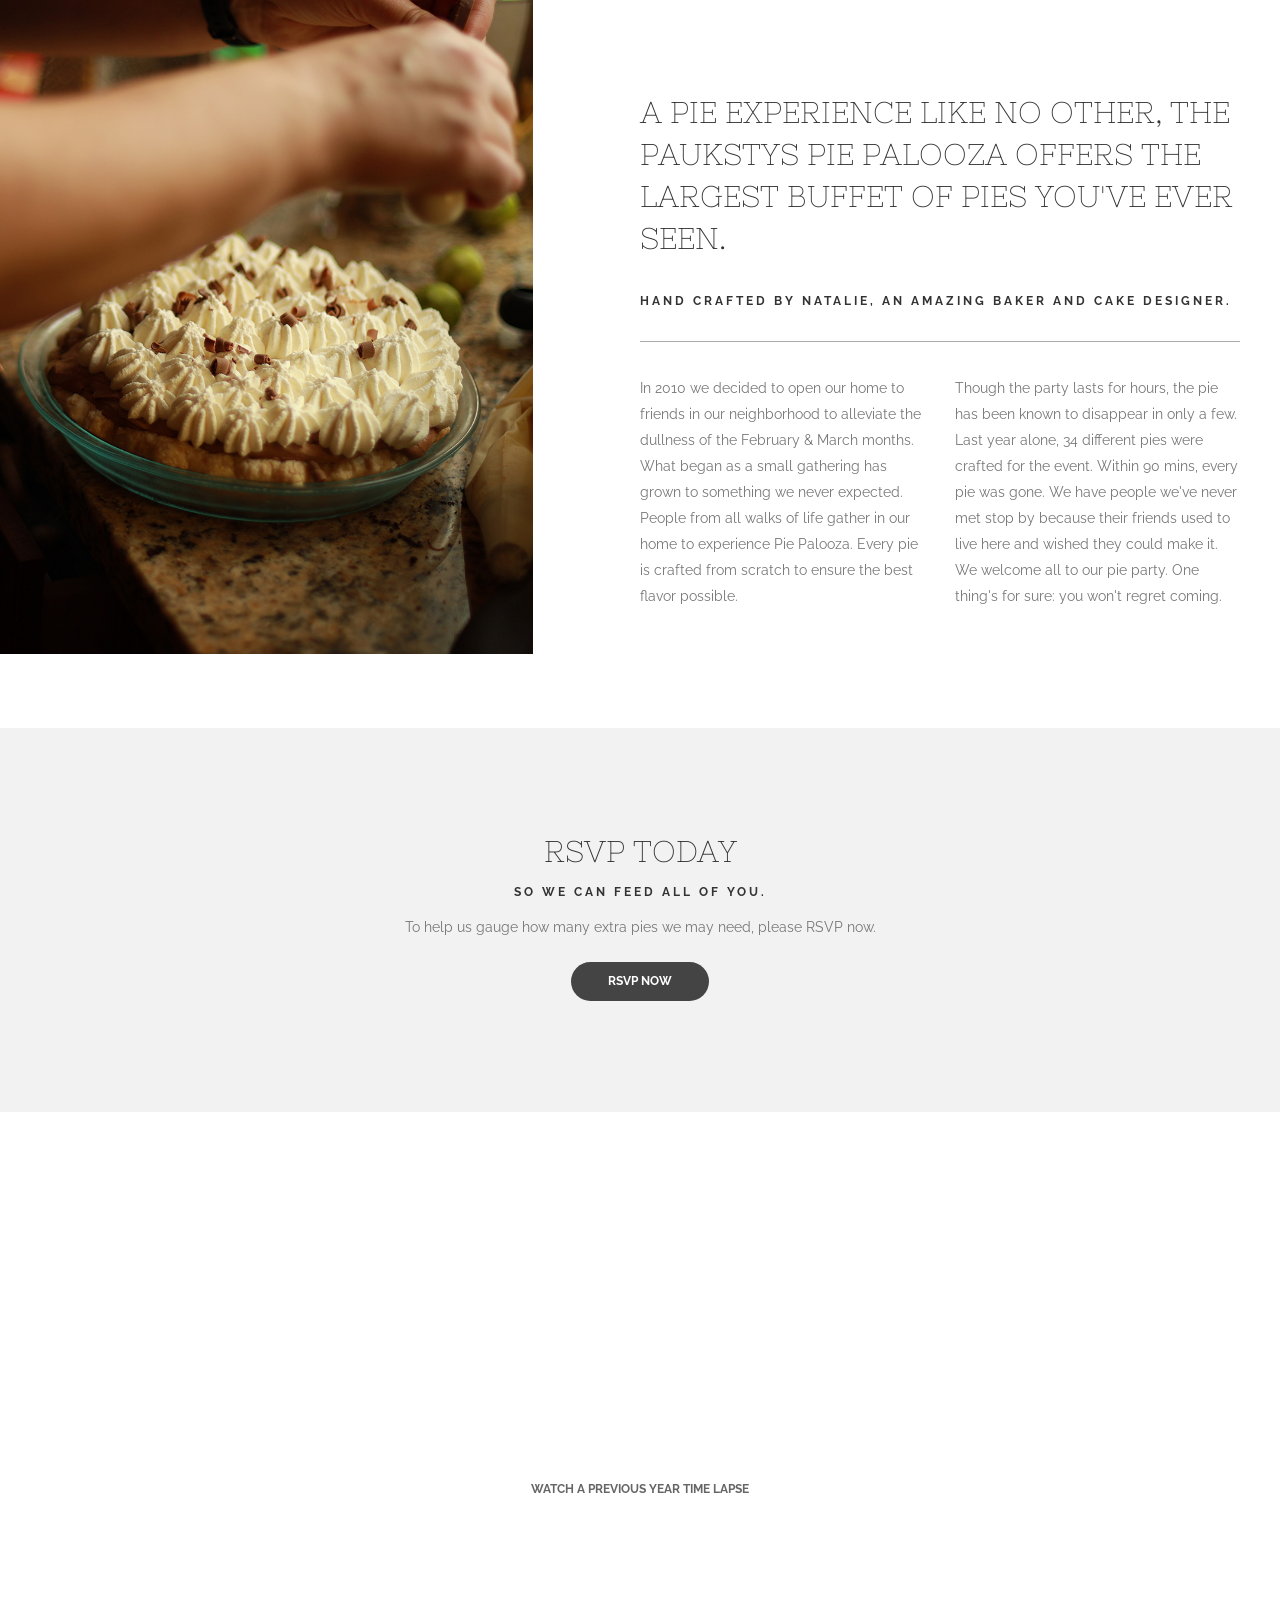
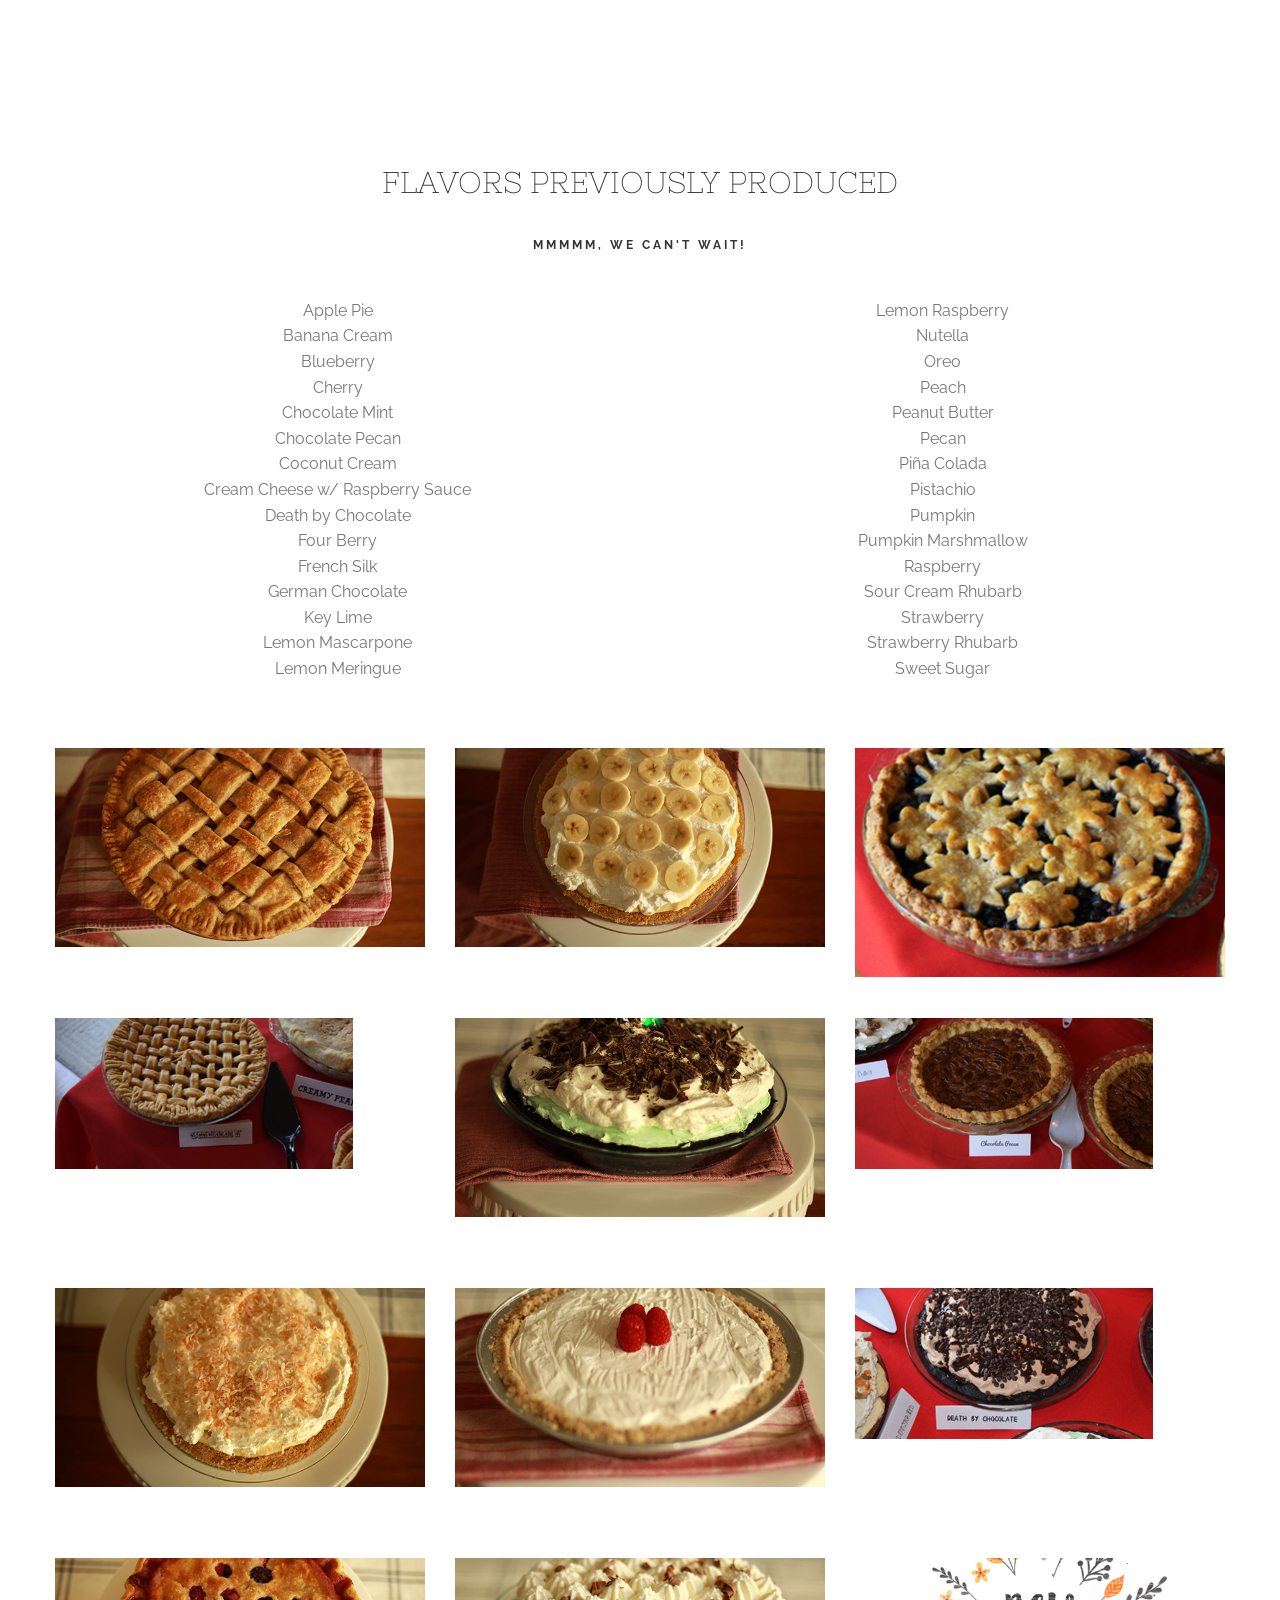
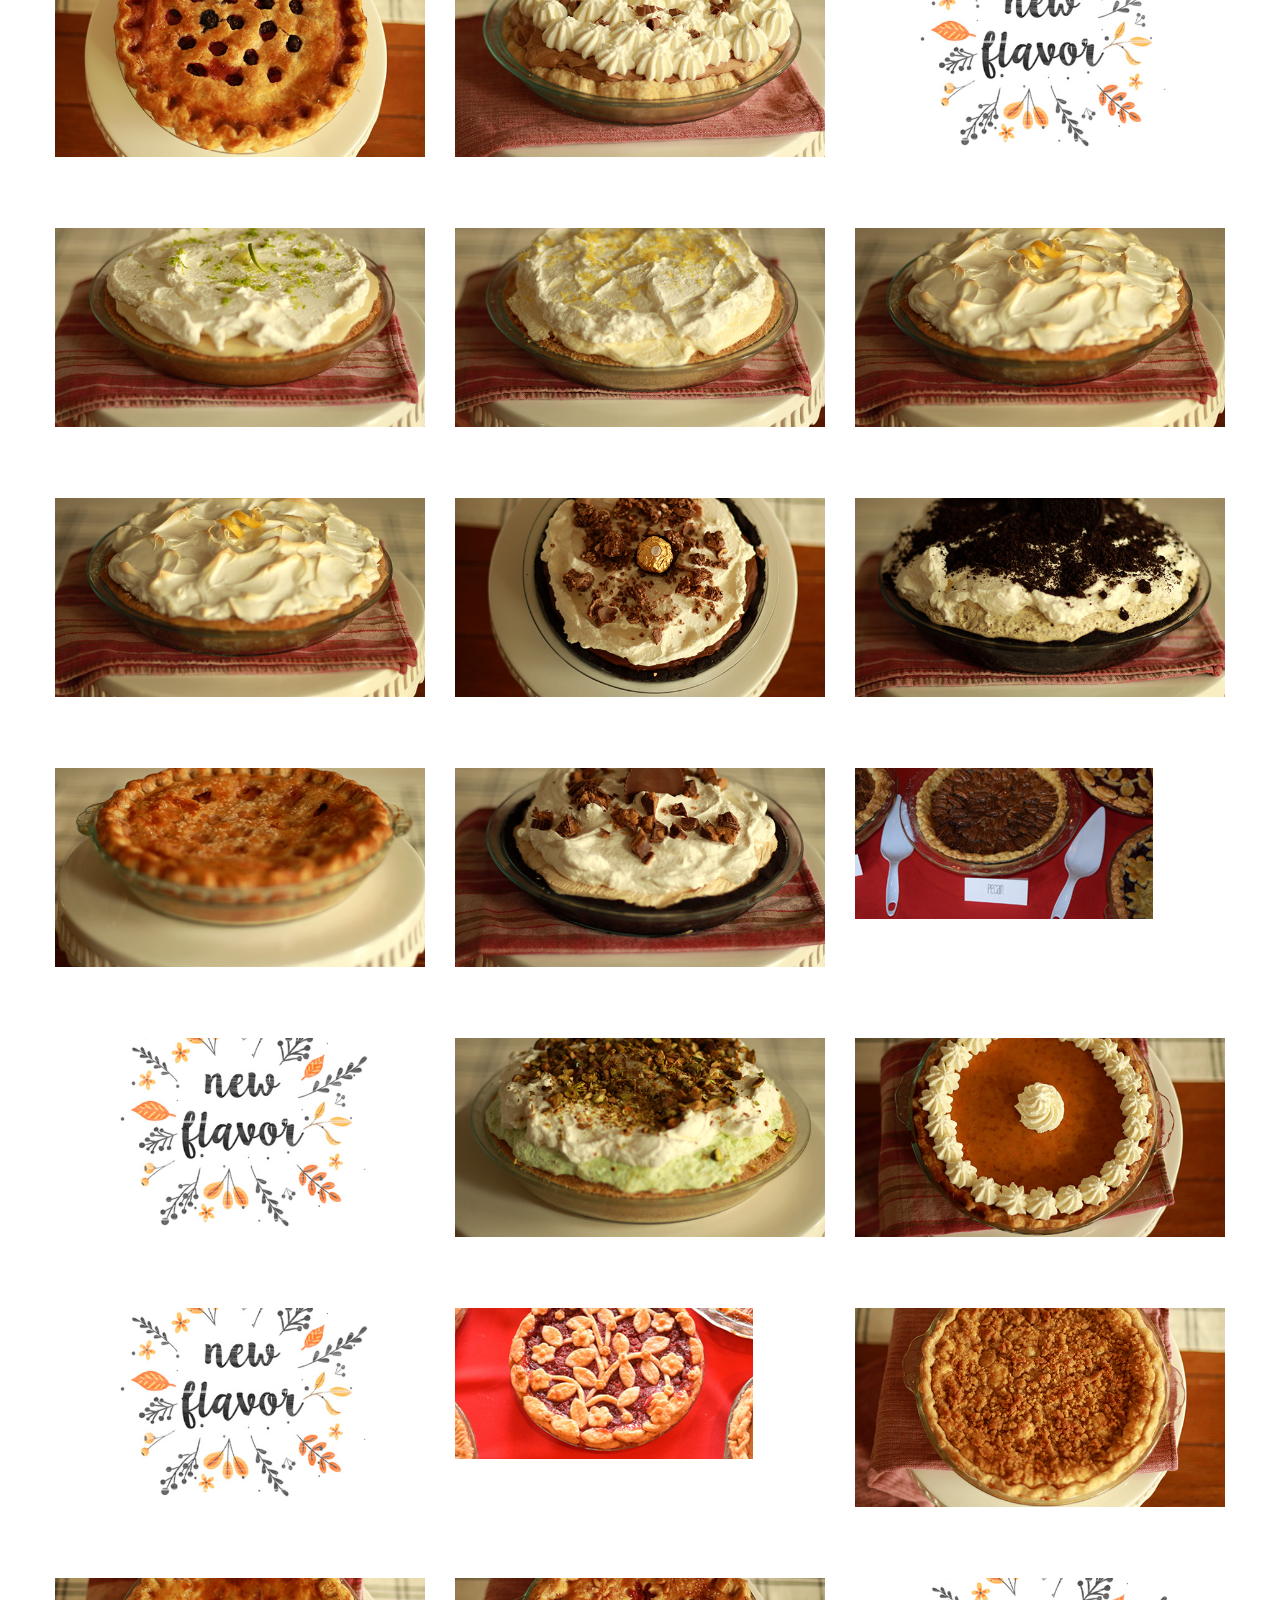
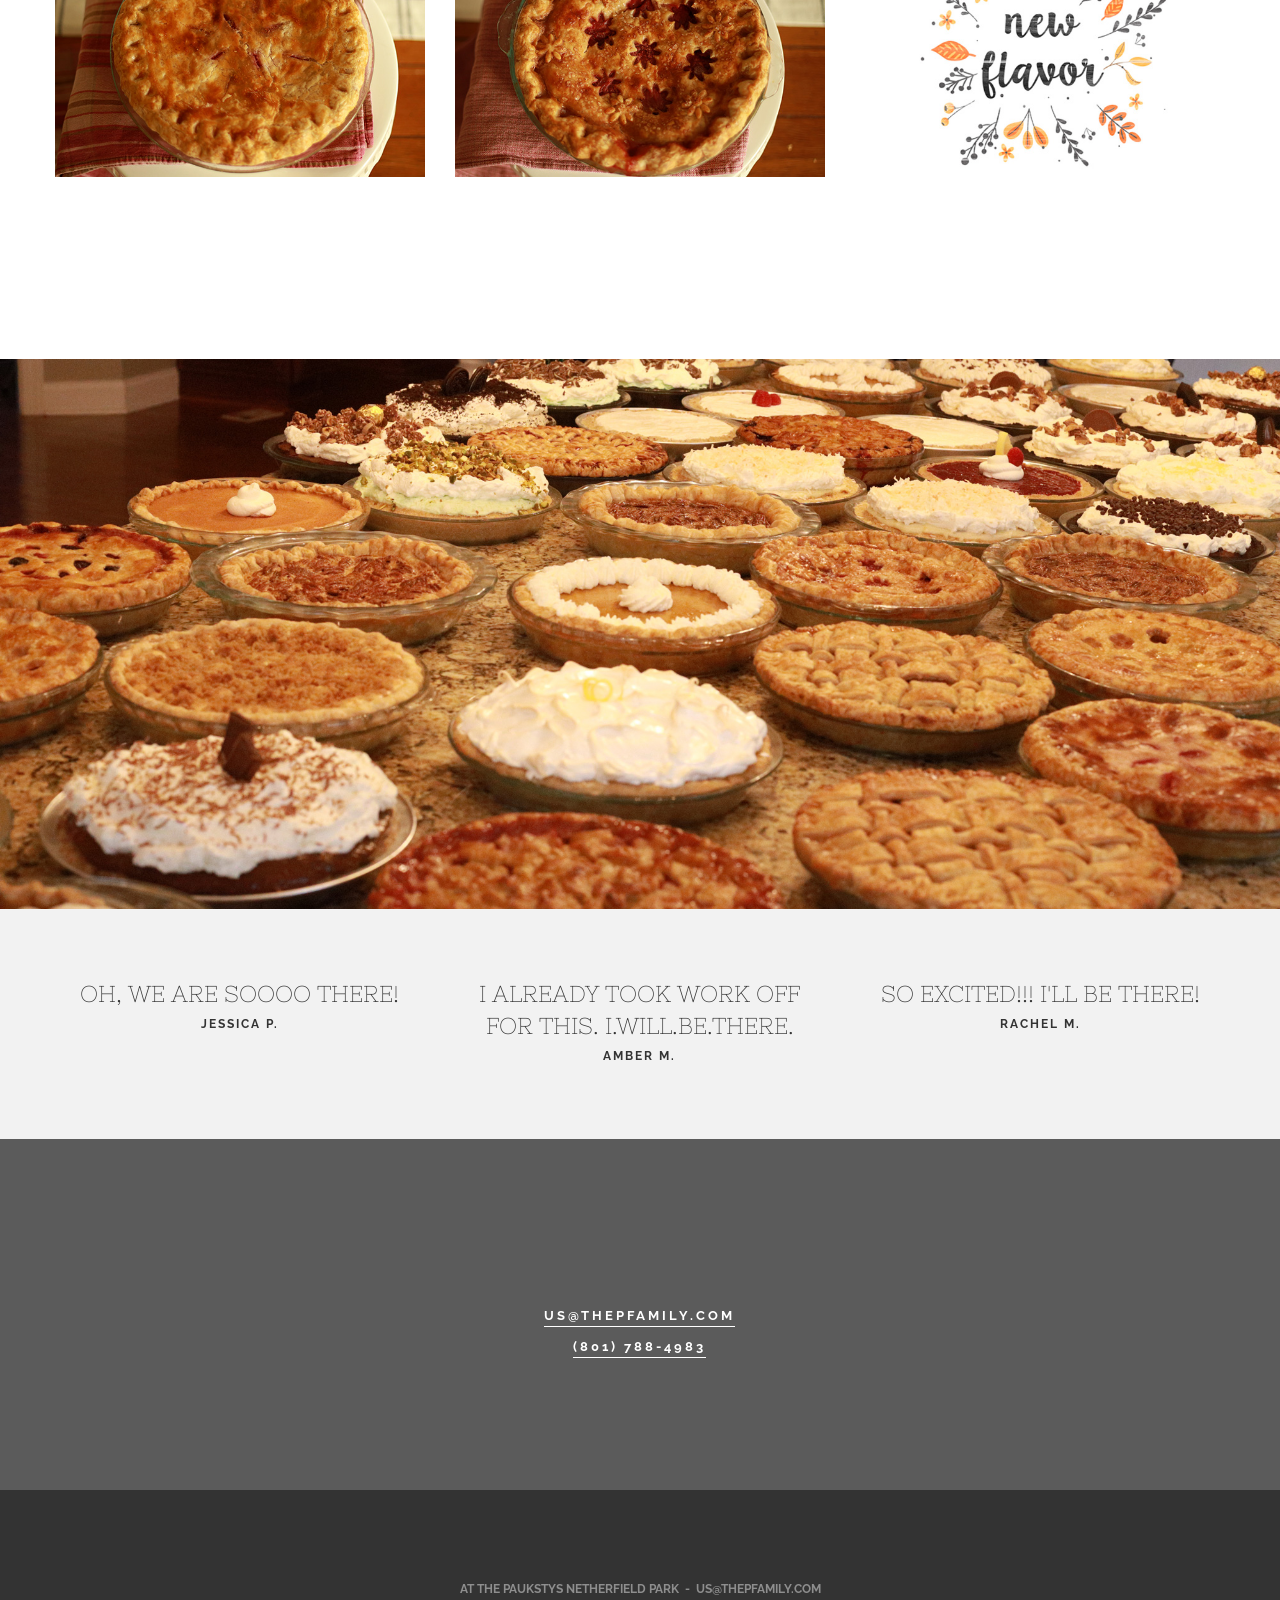
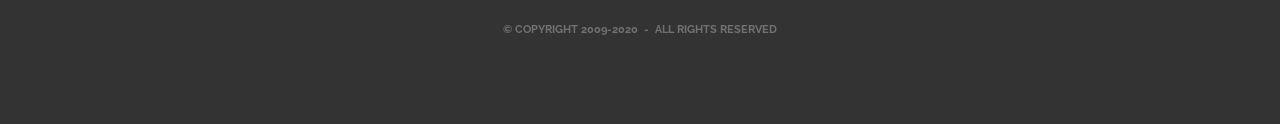
==== commit cd267252: "Update Donate button style in index.html" ====
--- a/index.html
+++ b/index.html
@@ -77,7 +77,7 @@
 							<h5 class="sub-title text-white" style="font-size: 20px;display: block;font-weight: bold;">15231 Bankfield Drive in Waterford</h5>
 							<div class="medium-12 columns text-center">
 								<a href="https://www.evite.com/event/00B7O64KLRE3NEOEMEPQVLRLMP5R6Y" class="button open-table-button" target="_blank">RSVP Now</a>&nbsp;&nbsp; 
-								<a href="https://www.paypal.com/donate/?hosted_button_id=XXSFTUSP9AJSS" class="button open-table-button" style="background: inherit; color: inherit;" target="_blank">Donate</a>
+								<a href="https://www.paypal.com/donate/?hosted_button_id=XXSFTUSP9AJSS" class="button open-table-button" style="background: #444;color:#fff;" target="_blank">Donate</a>
 							</div>
 						</div>
 
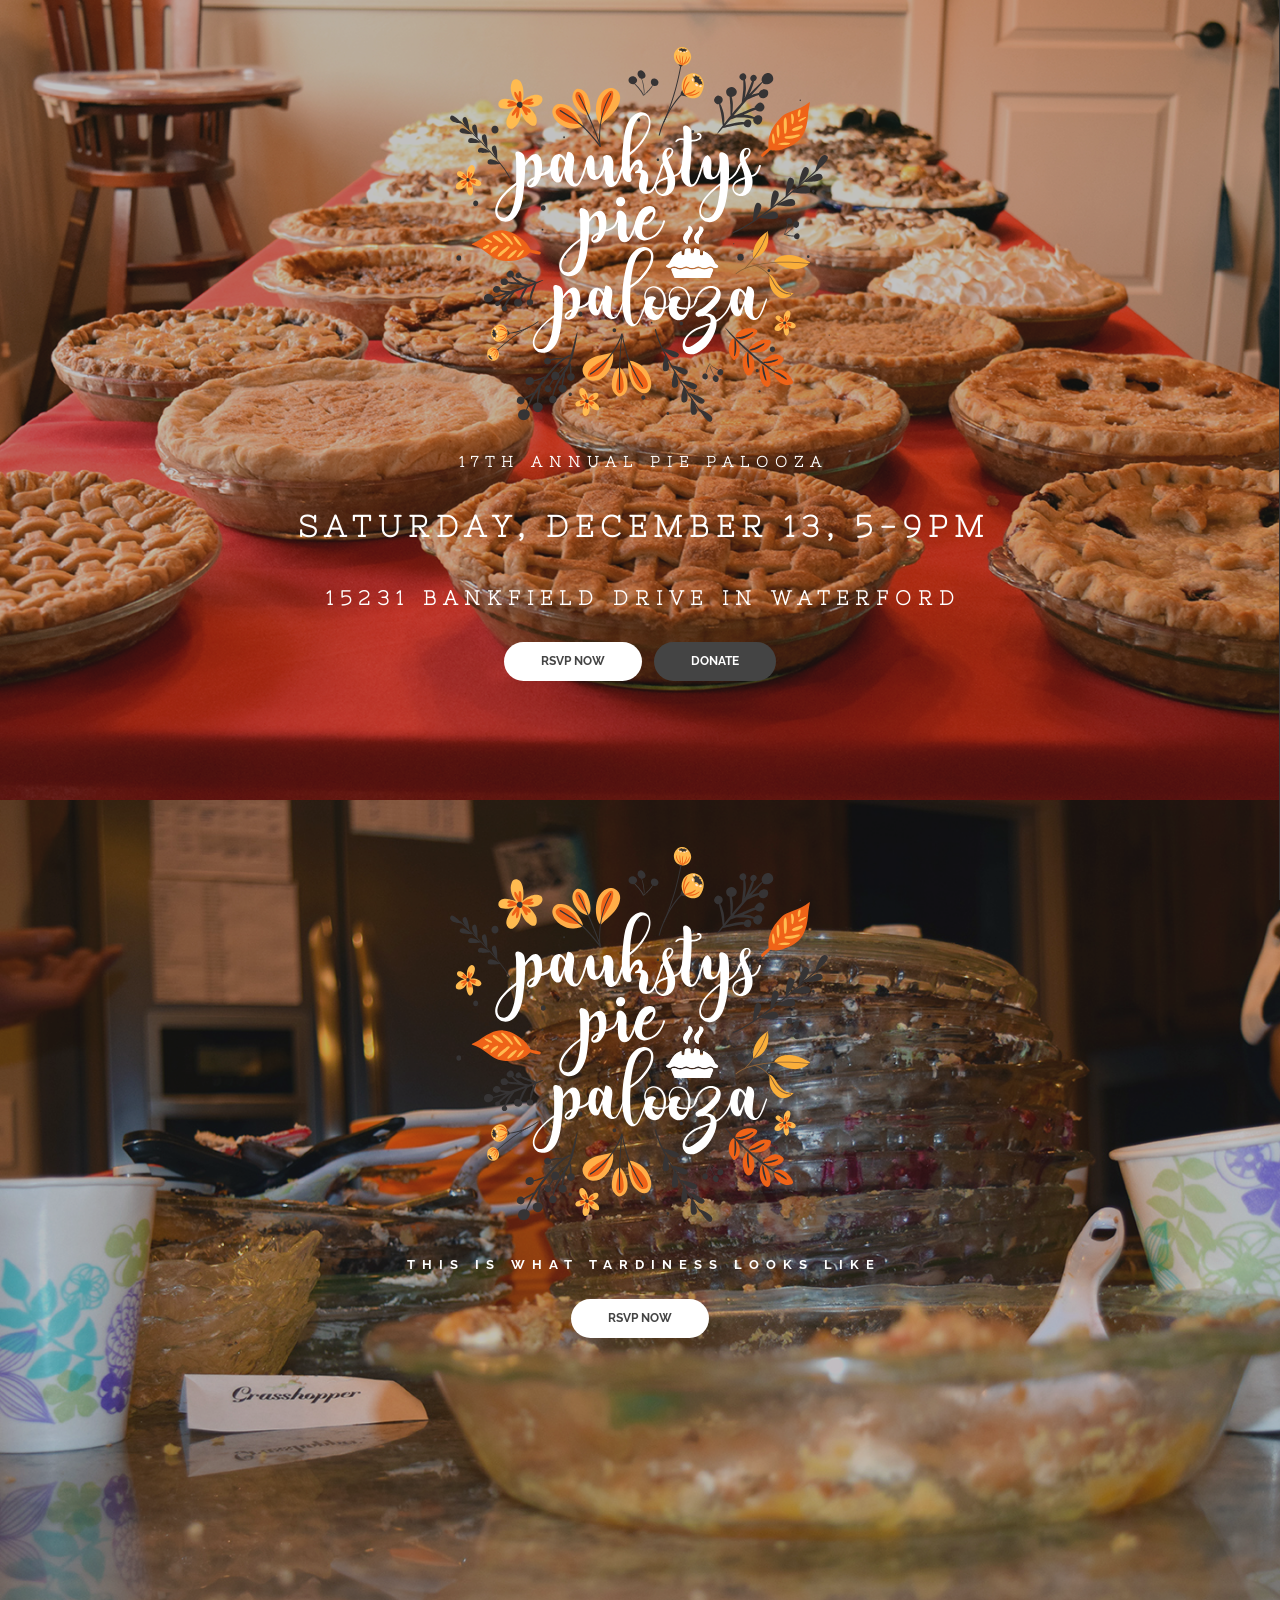
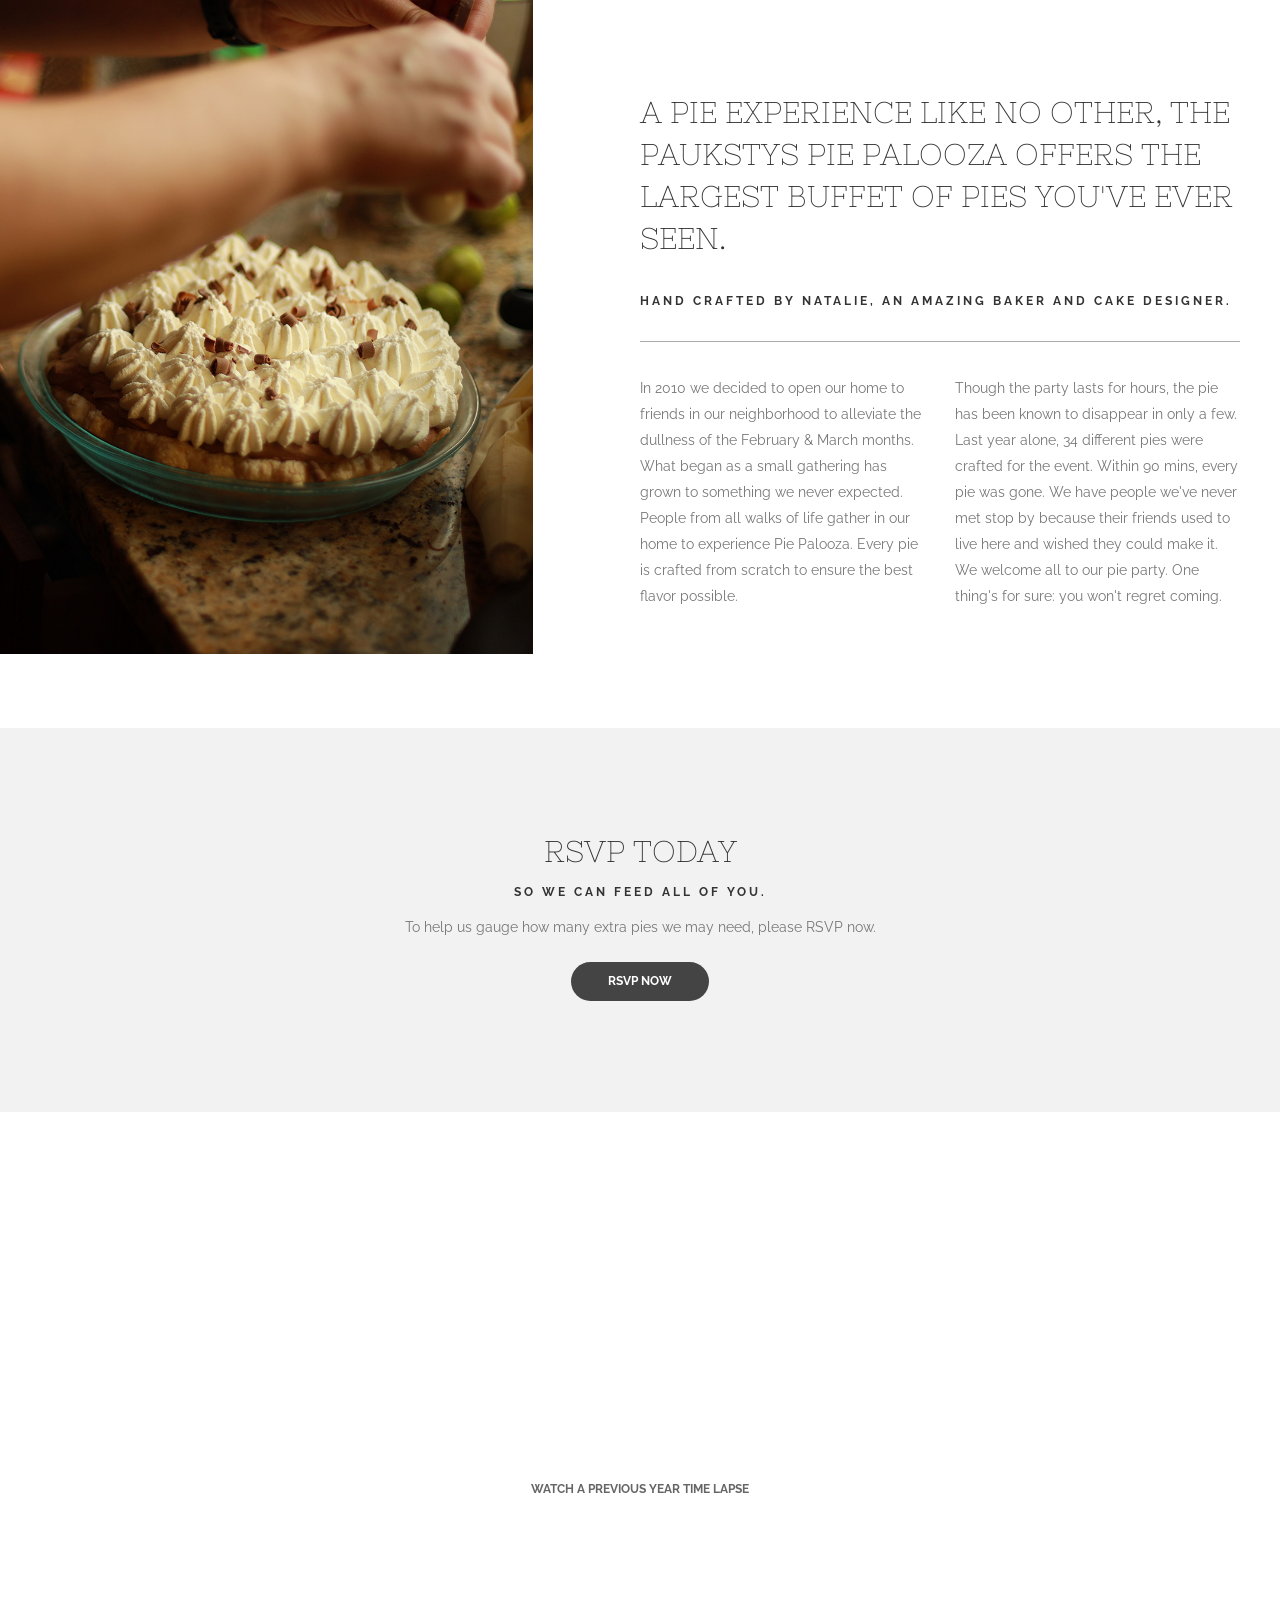
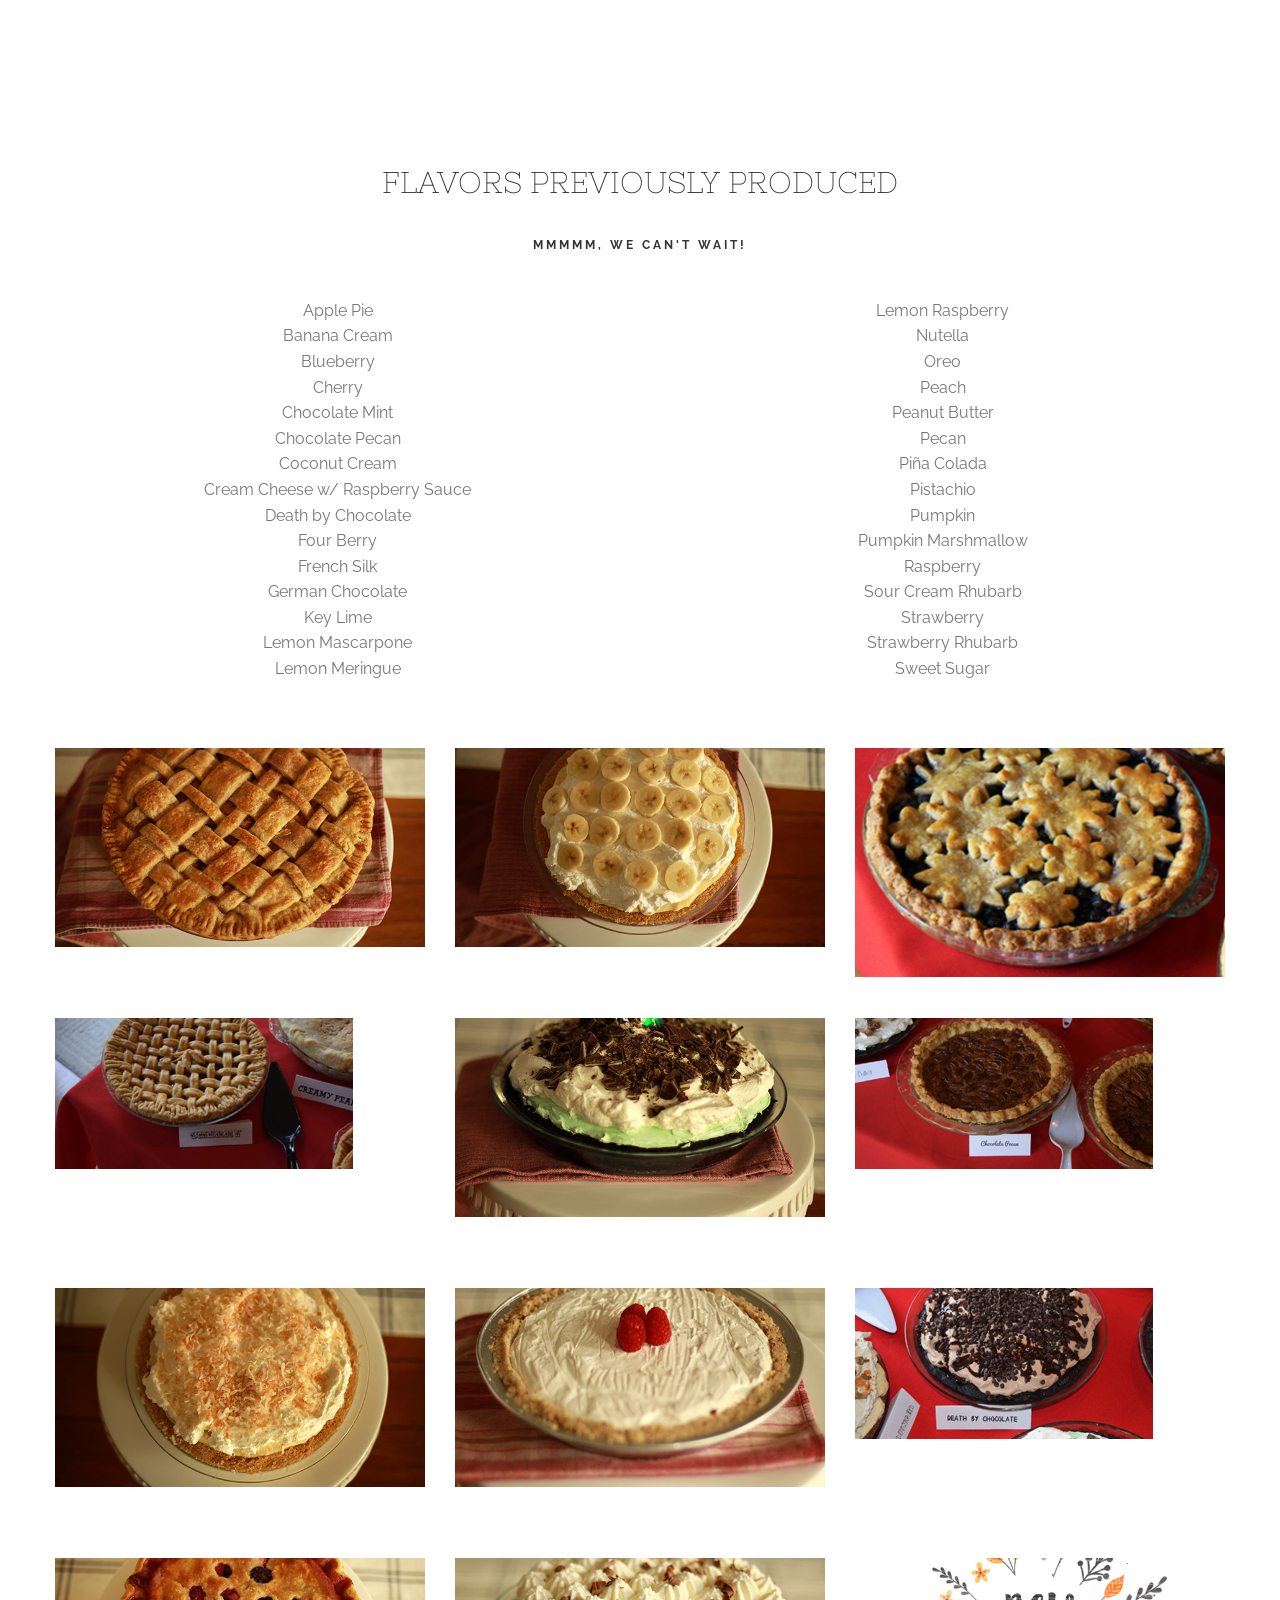
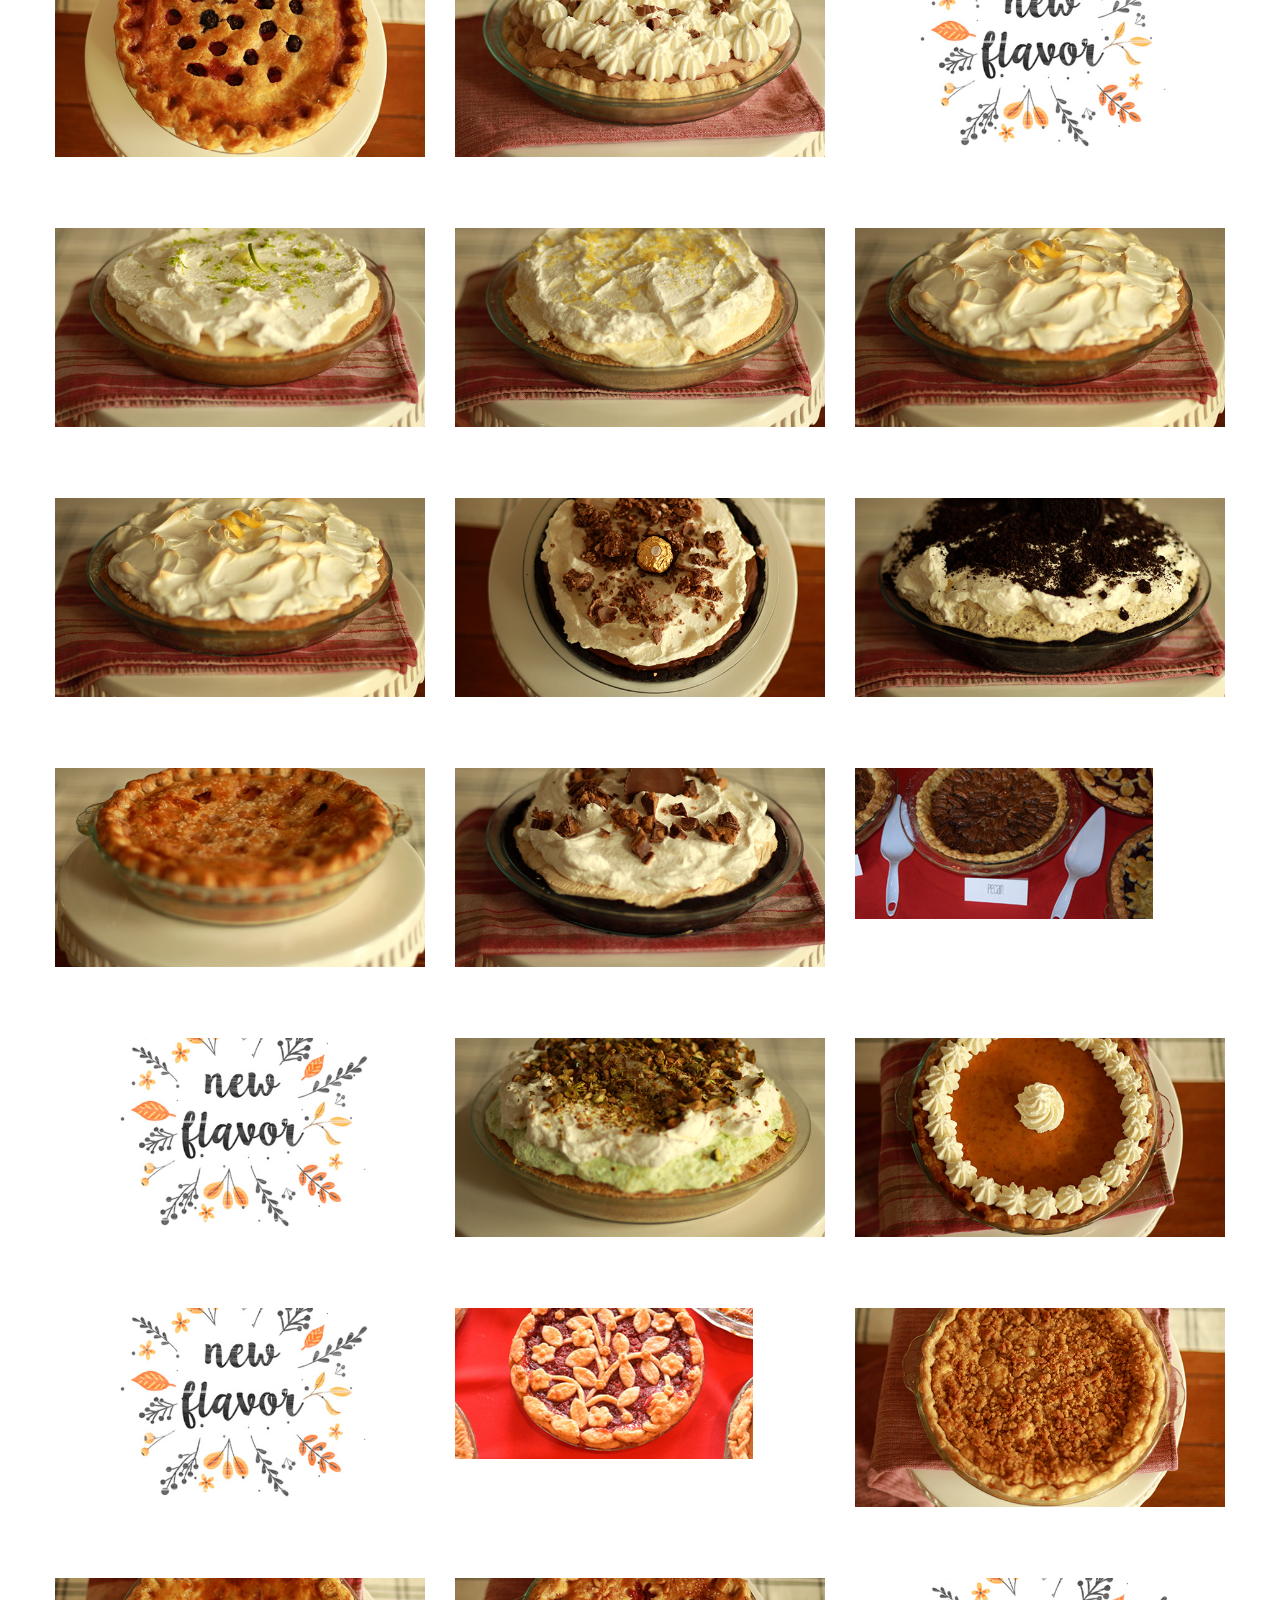
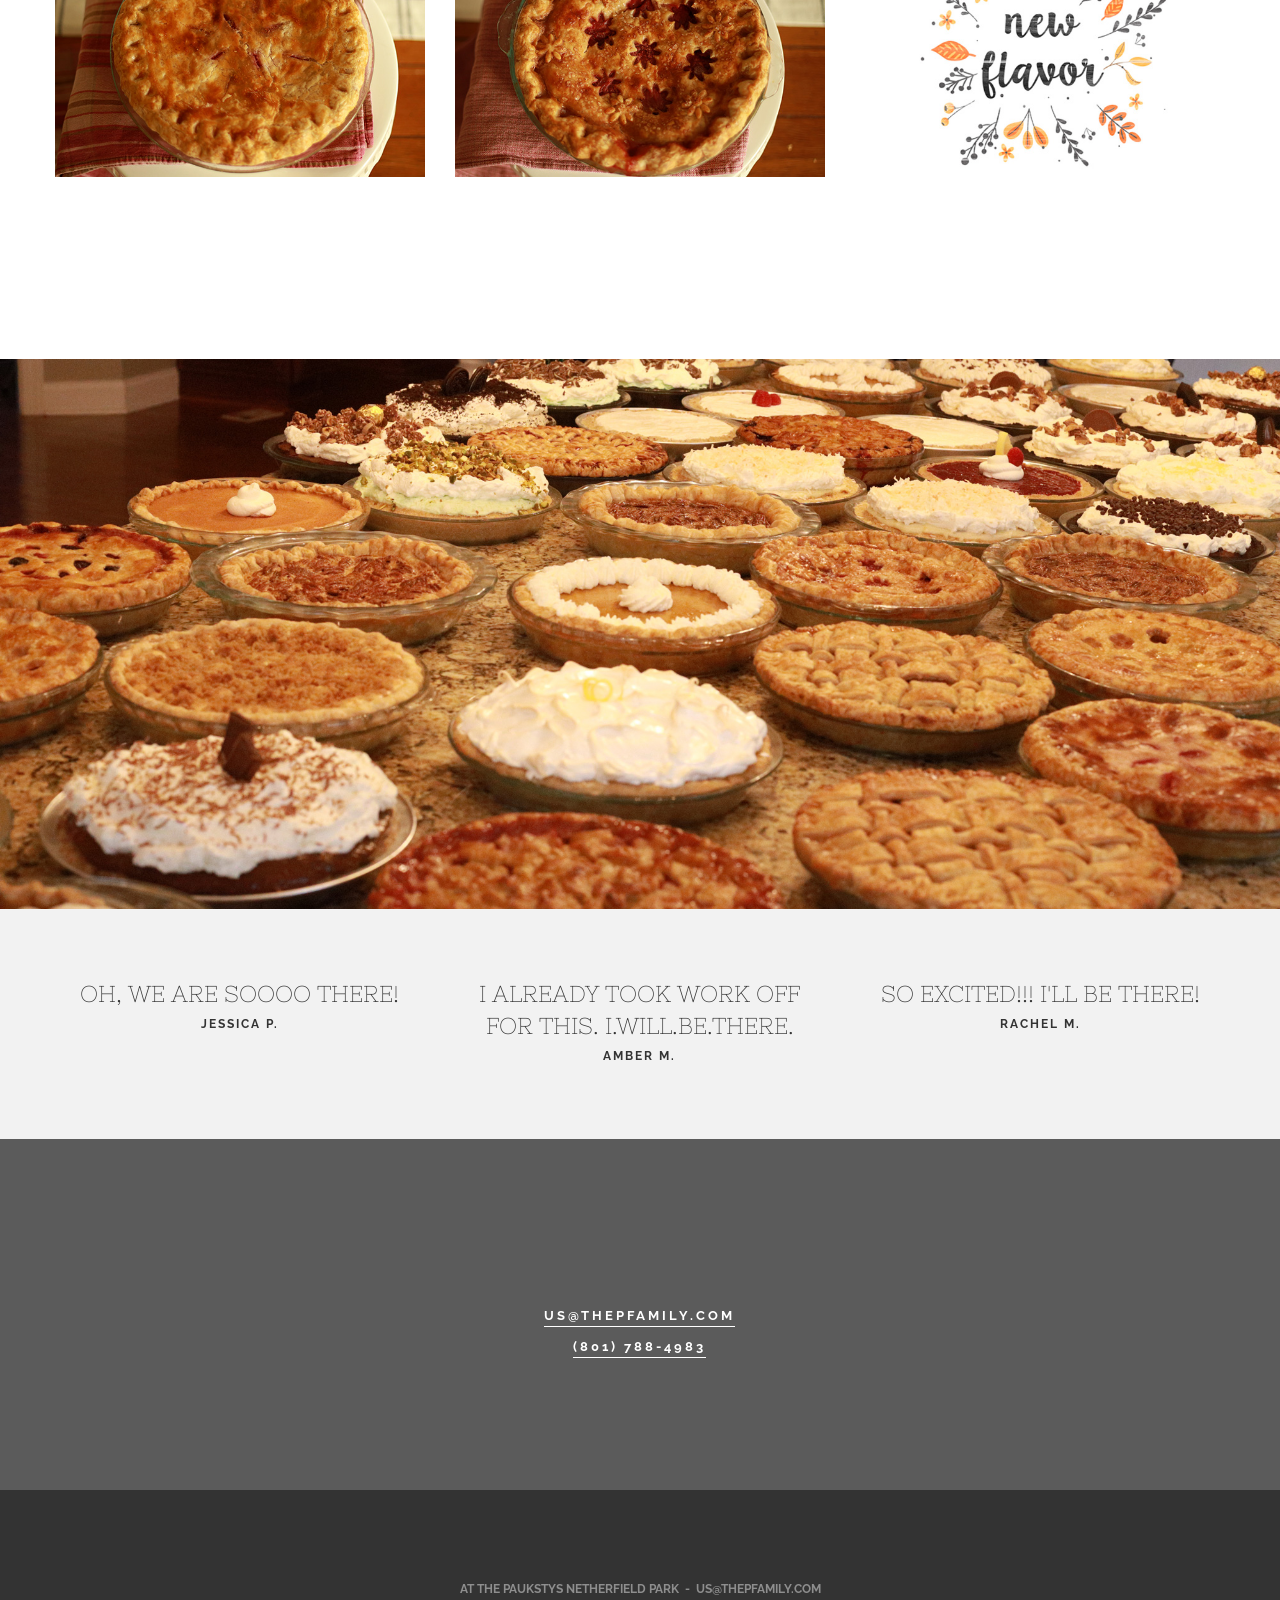
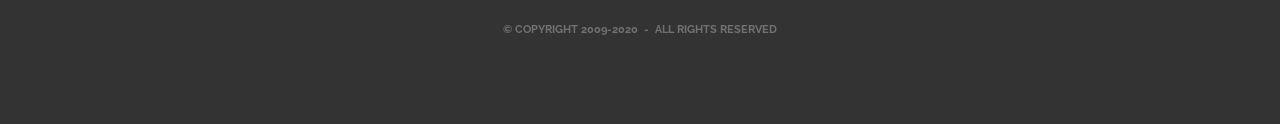
==== commit 2ab698c0: "Fix date format in event details" ====
--- a/index.html
+++ b/index.html
@@ -73,7 +73,7 @@
 						<div class="headline-style-1 parallax-title">
 							<h1 class="text-white">&amp;nbsp;</h1>
 							<h2 class="sub-title text-white" style="font-size:15px; display: block; margin-bottom: 30px;">17th Annual Pie Palooza</h2>
-							<h3 class="sub-title text-white" style="font-size:30px;">Saturday, December 13 @ 5-9pm</h3>
+							<h3 class="sub-title text-white" style="font-size:30px;">Saturday, December 13, 5-9pm</h3>
 							<h5 class="sub-title text-white" style="font-size: 20px;display: block;font-weight: bold;">15231 Bankfield Drive in Waterford</h5>
 							<div class="medium-12 columns text-center">
 								<a href="https://www.evite.com/event/00B7O64KLRE3NEOEMEPQVLRLMP5R6Y" class="button open-table-button" target="_blank">RSVP Now</a>&nbsp;&nbsp; 
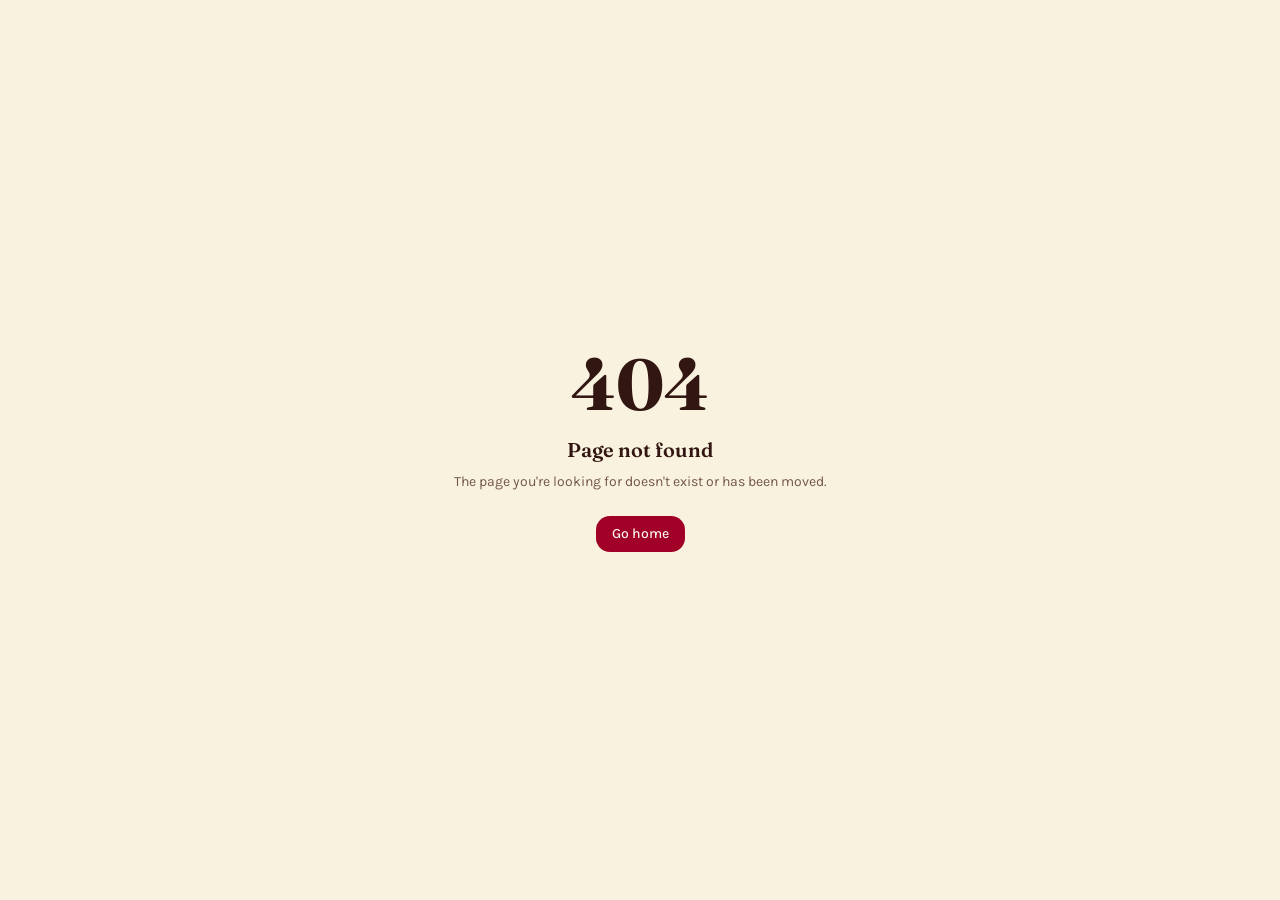
==== commit 1e1cd5d1: "Replace site with new Lovable build (static export for GitHub Pages) Static snapshot of pie-palooza-" ====
--- a/index.html
+++ b/index.html
@@ -1,807 +1,256 @@
-<!doctype html>
-<html class="no-js" lang="en">
-<head>
-	<meta charset="utf-8"/>
-	<meta name="viewport" content="width=device-width, initial-scale=1.0"/>
-	<title>Pie Palooza | The best party you'll ever attend!</title>
-	<link rel="stylesheet" href="css/foundation.css"/>
-	<link rel="stylesheet" href="css/flexslider.css"/>
-	<link rel="stylesheet" href="css/elegant-icons.css"/>
-	<link rel="stylesheet" href="css/line-icons.css"/>
-	<link rel="stylesheet" href="css/jquery-ui.min.css"/>
-	<link rel="stylesheet" href="css/lightbox.css"/>
-	<link rel="stylesheet" href="css/style.css"/>
-	<link rel="stylesheet" href="css/responsive.css"/>
-	<link href='https://fonts.googleapis.com/css?family=Raleway:400,300,700%7CKristi%7CNixie+One' rel='stylesheet' type='text/css'>
-	<script src="js/vendor/modernizr.js"></script>
-
-</head>
-<body>
-
-<nav class="off-screen">
-	<div class="nav-toggle"><i class="icon icon_menu" style="text-shadow: #555 1px 1px 2px;"></i></div>
-
-	<div class="push-large">
-		<div class="headline-style-1">
-			<h1 class="text-white" style="font-size: 3em;">Pie Palooza</h1>
-		</div>
-		<br> <span class="sub-title text-white">Gigantic Pie Buffet</span>
-
-		<div class="line"></div>
-	</div>
-
-	<ul class="menu">
-		<li><a href="#when" class="inner-link">When</a></li>
-		<li><a href="#about" class="inner-link">About</a></li>
-
-		<li><a href="#rsvp" class="inner-link">RSVP Now</a></li>
-		<li><a href="#tardy" class="inner-link">Don't Be Late</a></li>
-		<li><a href="#lineup" class="inner-link">The Lineup</a></li>
-		<li><a href="#memories" class="inner-link">Memories</a></li>
-		<li><a href="#quotes" class="inner-link">Quotes</a></li>
-		<li><a href="#location" class="inner-link">Location</a></li>
-	</ul>
-
-	<div class="bottom-content">
-		<a href="https://www.facebook.com/piepalooza/"><i class="icon social_facebook"></i></a>
-
-		<ul class="contact-details">
-			<li><span>Waterford, Virginia</span></li>
-			<li><a href="mailto:us@thepfamily.com">us@thepfamily.com</a></li>
-			<li><a href="tel:801-788-4983">(801) 788-4983</a></li>
-		</ul>
-	</div>
-
-</nav>
-
-
-<div class="nav-container"></div>
-<div class="main-container">
-
-
-	<section id="when" class="hero-slider parallax-header slider-fullscreen">
-		<ul class="slides">
-			<li>
-				<div class="background-image-holder parallax-background">
-					<div class="overlay background-dark-grey"></div>
-					<img alt="The best pie party - ever!" class="background-image" src="img/hero1.jpg">
-				</div>
-
-
-				<div class="row slide-content parallax-title">
-					<div class="medium-12 columns text-center">
-						<div class="headline-style-1 parallax-title">
-							<h1 class="text-white">&amp;nbsp;</h1>
-							<h2 class="sub-title text-white" style="font-size:15px; display: block; margin-bottom: 30px;">17th Annual Pie Palooza</h2>
-							<h3 class="sub-title text-white" style="font-size:30px;">Saturday, December 13, 5-9pm</h3>
-							<h5 class="sub-title text-white" style="font-size: 20px;display: block;font-weight: bold;">15231 Bankfield Drive in Waterford</h5>
-							<div class="medium-12 columns text-center">
-								<a href="https://www.evite.com/event/00B7O64KLRE3NEOEMEPQVLRLMP5R6Y" class="button open-table-button" target="_blank">RSVP Now</a>&nbsp;&nbsp; 
-								<a href="https://www.paypal.com/donate/?hosted_button_id=XXSFTUSP9AJSS" class="button open-table-button" style="background: #444;color:#fff;" target="_blank">Donate</a>
-							</div>
-						</div>
-
-					</div>
-				</div>
-			</li>
-
-			<li>
-				<div class="background-image-holder parallax-background">
-					<div class="overlay background-dark-grey"></div>
-					<img alt="Don't be late" class="background-image" src="img/hero-late.jpg">
-				</div>
-
-
-				<div class="row slide-content parallax-title">
-					<div class="medium-12 columns text-center">
-						<div class="headline-style-1 parallax-title">
-							<h1 class="text-white">PiePalooza.party</h1>
-							<span class="sub-title text-white">This is what tardiness looks like</span>
-							<div class="medium-12 columns text-center">
-								<a href="https://www.evite.com/event/00B7O64KLRE3NEOEMEPQVLRLMP5R6Y" class="button open-table-button" target="_blank">RSVP Now</a>
-							</div>
-						</div>
-					</div>
-				</div>
-			</li>
-
-		</ul>
-	</section>
-
-	<section id="about" class="no-pad">
-
-		<div class="photo-container medium-5 left-align divider-background">
-			<div class="background-image-holder parallax-background">
-				<img class="background-image" alt="What? Why?!" src="img/side-why.jpg">
-			</div>
-		</div>
-
-		<div class="row">
-
-			<div class="medium-6 columns right no-left-pad">
-				<h3>A pie experience like no other, the Paukstys Pie Palooza offers the largest buffet of pies you've ever seen.</h3>
-				<span class="sub-title sub-title">Hand crafted by Natalie, an amazing baker and cake designer.</span>
-				<hr>
-				<p class="medium-6 columns no-left-pad">
-					In 2010 we decided to open our home to friends in our neighborhood to alleviate the dullness of the February & March months. What began as a small gathering has grown to something we never expected. People from all walks of life gather in our home to experience Pie Palooza. Every pie is crafted from scratch to ensure the best flavor possible.
-				</p>
-
-				<p class="medium-6 columns no-right-pad">
-					Though the party lasts for hours, the pie has been known to disappear in only a few. Last year alone, 34 different pies were crafted for the event. Within 90 mins, every pie was gone. We have people we've never met stop by because their friends used to live here and wished they could make it. We welcome all to our pie party. One thing's for sure: you won't regret coming.
-				</p>
-				<!--<p>&nbsp;</p><p class="medium-12 text-center"><em>Photos courtesy of <a href="http://thecakeflower.com/" target="_blank">The Cake Flower</a> &amp; <a href="https://www.facebook.com/JacksonAveVA" target="_blank">Jackson Avenue Photography</a>.</em></p>-->
-			</div>
-		</div>
-
-	</section>
-
-	<section id="rsvp" class="reservations background-mid-grey">
-
-		<div class="row">
-			<div class="medium-12 columns text-center">
-				<div class="page-title" style="margin-bottom: 15px;">
-					<h3>RSVP Today</h3>
-					<span class="sub-title">So we can feed all of you.</span>
-				</div>
-			</div>
-		</div>
-
-		<div class="row">
-			<div class="medium-12 columns text-center">
-				<p>
-					To help us gauge how many extra pies we may need, please RSVP now.
-				</p>
-			</div>
-		</div>
-
-		<div class="row">
-			<div class="medium-12 columns text-center">
-				<a href="https://www.evite.com/event/00B7O64KLRE3NEOEMEPQVLRLMP5R6Y" class="button open-table-button" target="_blank">RSVP Now</a>
-			</div>
-		</div>
-
-
-	</section>
-
-	<section id="tardy" class="divider-background" style="position:relative;">
-
-		<div class="background-image-holder">
-			<div id="video" class="overlay background-dark-grey" style="opacity: .8;"></div>
-		</div>
-
-		<!--<div class="video-wrapper" >--><!--<div id="timelapse"></div>--><!--&lt;!&ndash;<video autoplay="" muted="" loop="">&ndash;&gt;--><!--&lt;!&ndash;<source src="video/video.webm" type="video/webm">&ndash;&gt;--><!--&lt;!&ndash;<source src="video/video.mp4" type="video/mp4">&ndash;&gt;--><!--&lt;!&ndash;<source src="video/video.ogv" type="video/ogg">&ndash;&gt;--><!--&lt;!&ndash;</video>&ndash;&gt;--><!--&lt;!&ndash;<div class="overlay background-dark-grey"></div>&ndash;&gt;--><!--</div>-->
-
-		<div class="row">
-			<div class="medium-12 columns text-center">
-				<div class="headline-style-2">
-					<h3 class="text-white">What Pie Palooza Looks Like</h3>
-					<span class="sub-title text-white">Come EARLY to avoid the crowd</span>
-
-					<div class="line"></div>
-					<div class="medium-12 columns text-center">
-						<a href="https://www.youtube.com/watch?v=i9FYVEVUb-g" class="button button-inverse open-table-button" target="_blank">Watch a previous year Time Lapse</a>
-					</div>
-				</div>
-			</div>
-		</div>
-	</section>
-
-	<section id="lineup">
-		<div class="container">
-			<div class="row">
-				<div class="medium-12 columns text-center">
-					<div class="page-title">
-						<h3>Flavors Previously Produced</h3>
-						<span class="sub-title">MMMMm, we can't wait!</span>
-						<p>&nbsp;</p>
-						<div class="shortlist">
-							<ul>
-								<li>Apple Pie</li>
-								<li>Banana Cream</li>
-								<li>Blueberry</li>
-								<li>Cherry</li>
-								<li>Chocolate Mint</li>
-								<li>Chocolate Pecan</li>
-								<li>Coconut Cream</li>
-								<li>Cream Cheese w/ Raspberry Sauce</li>
-								<li>Death by Chocolate</li>
-								<li>Four Berry</li>
-								<li>French Silk</li>
-								<li>German Chocolate</li>
-								<li>Key Lime</li>
-								<li>Lemon Mascarpone</li>
-								<li>Lemon Meringue</li>
-								<li>Lemon Raspberry</li>
-								<li>Nutella</li>
-								<li>Oreo</li>
-								<li>Peach</li>
-								<li>Peanut Butter</li>
-								<li>Pecan</li>
-								<li>Piña Colada</li>
-								<li>Pistachio</li>
-								<li>Pumpkin</li>
-								<li>Pumpkin Marshmallow</li>
-								<li>Raspberry</li>
-								<li>Sour Cream Rhubarb</li>
-								<li>Strawberry</li>
-								<li>Strawberry Rhubarb</li>
-								<li>Sweet Sugar</li>
-							</ul>
-						</div>
-					</div>
-				</div>
-			</div>
-
-			<div class="row">
-				<div class="image-gallery">
-					<!--&lt;!&ndash; normal &ndash;&gt;--><!--<div class="ih-item circle effect13 from_left_and_right"><a href="#">--><!--<div class="img"><img src="images/assets/7.jpg" alt="img"></div>--><!--<div class="info">--><!--<div class="info-back">--><!--<h3>Heading here</h3>--><!--<p>Description goes here</p>--><!--</div>--><!--</div></a></div>--><!--&lt;!&ndash; end normal &ndash;&gt;-->
-					<div class="medium-4 columns vgn">
-						<a class="vgm" href="img/pies/pie-apple.jpg" data-lightbox="true" title="Apple">
-							<div class="lightbox-image-holder">
-								<div class="background-image-holder">
-									<img class="background-image lightbox-image" alt="Apple" src="img/pies/thumb/pie-apple.jpg">
-									<div class="caption">
-										<div class="blur"></div>
-										<div class="caption-text">
-											<span class="title">Apple Pie</span>
-											<p>Dovy's personal favorite.</p>
-										</div>
-									</div>
-								</div>
-							</div>
-						</a>
-					</div>
-					<div class="medium-4 columns vgn">
-						<a class="vgm" href="img/pies/pie-bananacream.jpg" data-lightbox="true" title="Banana Cream">
-							<div class="lightbox-image-holder">
-								<div class="background-image-holder">
-									<img class="background-image lightbox-image" alt="Banana Cream" src="img/pies/thumb/pie-bananacream.jpg">
-									<div class="caption">
-										<div class="blur"></div>
-										<div class="caption-text">
-											<span class="title">Banana Cream</span>
-											<p>You'll go ape.</p>
-										</div>
-									</div>
-								</div>
-							</div>
-						</a>
-					</div>
-					<div class="medium-4 columns vgn">
-						<a class="vgm" href="img/pies/pie-blueberry.jpg" data-lightbox="true" title="Blueberry">
-							<div class="lightbox-image-holder">
-								<div class="background-image-holder">
-									<img class="background-image lightbox-image" alt="Blueberry" src="img/pies/thumb/pie-blueberry.jpg">
-									<div class="caption">
-										<div class="blur"></div>
-										<div class="caption-text">
-											<span class="title">Blueberry</span>
-											<p>With a special sweet almond crust.</p>
-										</div>
-									</div>
-								</div>
-							</div>
-						</a>
-					</div>
-					<div class="medium-4 columns vgn">
-						<a class="vgm" href="img/pies/pie-cherry.jpg" data-lightbox="true" title="Cherry">
-							<div class="lightbox-image-holder">
-								<div class="background-image-holder">
-									<img class="background-image lightbox-image" alt="Cherry" src="img/pies/thumb/pie-cherry.jpg">
-									<div class="caption">
-										<div class="blur"></div>
-										<div class="caption-text">
-											<span class="title">Cherry</span>
-											<p>Pit free and oh so nice.</p>
-										</div>
-									</div>
-								</div>
-							</div>
-						</a>
-					</div>
-					<div class="medium-4 columns vgn">
-						<a class="vgm" href="img/pies/pie-chocmint.jpg" data-lightbox="true" title="Chocolate Layer">
-							<div class="lightbox-image-holder">
-								<div class="background-image-holder">
-									<img class="background-image lightbox-image" alt="Chocolate Layer" src="img/pies/thumb/pie-chocmint.jpg">
-									<div class="caption">
-										<div class="blur"></div>
-										<div class="caption-text">
-											<span class="title">Chocolate Mint</span>
-											<p>Minty fresh and oh so good.</p>
-										</div>
-									</div>
-								</div>
-							</div>
-						</a>
-					</div>
-					<div class="medium-4 columns vgn">
-						<a class="vgm" href="img/pies/pie-pecanchoc.jpg" data-lightbox="true" title="Chocolate Pecan">
-							<div class="lightbox-image-holder">
-								<div class="background-image-holder">
-									<img class="background-image lightbox-image" alt="Chocolate Pecan" src="img/pies/thumb/pie-pecanchoc.jpg">
-									<div class="caption">
-										<div class="blur"></div>
-										<div class="caption-text">
-											<span class="title">Chocolate Pecan</span>
-											<p>Chocolate makes everything better.</p>
-										</div>
-									</div>
-								</div>
-							</div>
-						</a>
-					</div>
-					<div class="medium-4 columns vgn">
-						<a class="vgm" href="img/pies/pie-coconut.jpg" data-lightbox="true" title="Coconut Cream">
-							<div class="lightbox-image-holder">
-								<div class="background-image-holder">
-									<img class="background-image lightbox-image" alt="Coconut Cream" src="img/pies/thumb/pie-coconut.jpg">
-									<div class="caption">
-										<div class="blur"></div>
-										<div class="caption-text">
-											<span class="title">Coconut Cream</span>
-											<p>An undisputed classic.</p>
-										</div>
-									</div>
-								</div>
-							</div>
-						</a>
-					</div>
-					<div class="medium-4 columns vgn">
-						<a class="vgm" href="img/pies/pie-creamcheese.jpg" data-lightbox="true" title="Cream Cheese">
-							<div class="lightbox-image-holder">
-								<div class="background-image-holder">
-									<img class="background-image lightbox-image" alt="Cream Cheese" src="img/pies/thumb/pie-creamcheese.jpg">
-									<div class="caption">
-										<div class="blur"></div>
-										<div class="caption-text">
-											<span class="title">Cream Cheese</span>
-											<p>Also known as Grandma's white pie with raspberry sauce.</p>
-										</div>
-									</div>
-								</div>
-							</div>
-						</a>
-					</div>
-					<div class="medium-4 columns vgn">
-						<a class="vgm" href="img/pies/pie-deathbychoc.jpg" data-lightbox="true" title="Death by Chocolate">
-							<div class="lightbox-image-holder">
-								<div class="background-image-holder">
-									<img class="background-image lightbox-image" alt="Death by Chocolate" src="img/pies/thumb/pie-deathbychoc.jpg">
-									<div class="caption">
-										<div class="blur"></div>
-										<div class="caption-text">
-											<span class="title">Death by Chocolate</span>
-											<p>If I'm going to die, this is how I want it.</p>
-										</div>
-									</div>
-								</div>
-							</div>
-						</a>
-					</div>
-					<div class="medium-4 columns vgn">
-						<a class="vgm" href="img/pies/pie-fourberry.jpg" data-lightbox="true" title="Four Berry">
-							<div class="lightbox-image-holder">
-								<div class="background-image-holder">
-									<img class="background-image lightbox-image" alt="Four Berry" src="img/pies/thumb/pie-fourberry.jpg">
-									<div class="caption">
-										<div class="blur"></div>
-										<div class="caption-text">
-											<span class="title">Four Berry</span>
-											<p>So very high in antioxidants.</p>
-										</div>
-									</div>
-								</div>
-							</div>
-						</a>
-					</div>
-					<div class="medium-4 columns vgn">
-						<a class="vgm" href="img/pies/pie-frenchsilk.jpg" data-lightbox="true" title="French Silk">
-							<div class="lightbox-image-holder">
-								<div class="background-image-holder">
-									<img class="background-image lightbox-image" alt="French Silk" src="img/pies/thumb/pie-frenchsilk.jpg">
-									<div class="caption">
-										<div class="blur"></div>
-										<div class="caption-text">
-											<span class="title">French Silk</span>
-											<p>One slice is never enough.</p>
-										</div>
-									</div>
-								</div>
-							</div>
-						</a>
-					</div>
-					<div class="medium-4 columns vgn">
-						<a class="vgm" href="img/pies/pie-new.jpg" data-lightbox="true" title="German Chocolate">
-							<div class="lightbox-image-holder">
-								<div class="background-image-holder">
-									<img class="background-image lightbox-image" alt="German Chocolate" src="img/pies/thumb/pie-new.jpg">
-									<div class="caption">
-										<div class="blur"></div>
-										<div class="caption-text">
-											<span class="title">German Chocolate</span>
-											<p>Heaven on earth, thanks to Germany!</p>
-										</div>
-									</div>
-								</div>
-							</div>
-						</a>
-					</div>
-					<div class="medium-4 columns vgn">
-						<a class="vgm" href="img/pies/pie-keylime.jpg" data-lightbox="true" title="Key Lime">
-							<div class="lightbox-image-holder">
-								<div class="background-image-holder">
-									<img class="background-image lightbox-image" alt="Key Lime" src="img/pies/thumb/pie-keylime.jpg">
-									<div class="caption">
-										<div class="blur"></div>
-										<div class="caption-text">
-											<span class="title">Key Lime</span>
-											<p>Take a taste trip to the keys.</p>
-										</div>
-									</div>
-								</div>
-							</div>
-						</a>
-					</div>
-					<div class="medium-4 columns vgn">
-						<a class="vgm" href="img/pies/pie-lemonm.jpg" data-lightbox="true" title="Lemon Mascarpone">
-							<div class="lightbox-image-holder">
-								<div class="background-image-holder">
-									<img class="background-image lightbox-image" alt="Lemon Mascarpone" src="img/pies/thumb/pie-lemonm.jpg">
-									<div class="caption">
-										<div class="blur"></div>
-										<div class="caption-text">
-											<span class="title">Lemon Mascarpone</span>
-											<p>Fresh, refined, perfection.</p>
-										</div>
-									</div>
-								</div>
-							</div>
-						</a>
-					</div>
-					<div class="medium-4 columns vgn">
-						<a class="vgm" href="img/pies/pie-lemonmeringue.jpg" data-lightbox="true" title="Lemon Meringue">
-							<div class="lightbox-image-holder">
-								<div class="background-image-holder">
-									<img class="background-image lightbox-image" alt="Lemon Meringue" src="img/pies/thumb/pie-lemonmeringue.jpg">
-									<div class="caption">
-										<div class="blur"></div>
-										<div class="caption-text">
-											<span class="title">Lemon Meringue</span>
-											<p>For all the lemon lovers out there.</p>
-										</div>
-									</div>
-								</div>
-							</div>
-						</a>
-					</div>
-					<div class="medium-4 columns vgn">
-						<a class="vgm" href="img/pies/pie-lemonraspberry.jpg" data-lightbox="true" title="Lemon Raspberry">
-							<div class="lightbox-image-holder">
-								<div class="background-image-holder">
-									<img class="background-image lightbox-image" alt="Lemon Raspberry" src="img/pies/thumb/pie-lemonmeringue.jpg">
-									<div class="caption">
-										<div class="blur"></div>
-										<div class="caption-text">
-											<span class="title">Lemon Raspberry</span>
-											<p>So, yea... Natalie loves lemon.</p>
-										</div>
-									</div>
-								</div>
-							</div>
-						</a>
-					</div>
-					<div class="medium-4 columns vgn">
-						<a class="vgm" href="img/pies/pie-nutella.jpg" data-lightbox="true" title="Nutella">
-							<div class="lightbox-image-holder">
-								<div class="background-image-holder">
-									<img class="background-image lightbox-image" alt="Nutella" src="img/pies/thumb/pie-nutella.jpg">
-									<div class="caption">
-										<div class="blur"></div>
-										<div class="caption-text">
-											<span class="title">Nutella</span>
-											<p>Nutella, mascarpone, need we say more?</p>
-										</div>
-									</div>
-								</div>
-							</div>
-						</a>
-					</div>
-					<div class="medium-4 columns vgn">
-						<a class="vgm" href="img/pies/pie-oreo.jpg" data-lightbox="true" title="Oreo">
-							<div class="lightbox-image-holder">
-								<div class="background-image-holder">
-									<img class="background-image lightbox-image" alt="Oreo" src="img/pies/thumb/pie-oreo.jpg">
-									<div class="caption">
-										<div class="blur"></div>
-										<div class="caption-text">
-											<span class="title">Oreo</span>
-											<p>And you thought double stuff was bad.</p>
-										</div>
-									</div>
-								</div>
-							</div>
-						</a>
-					</div>
-					<div class="medium-4 columns vgn">
-						<a class="vgm" href="img/pies/pie-peach.jpg" data-lightbox="true" title="Peach">
-							<div class="lightbox-image-holder">
-								<div class="background-image-holder">
-									<img class="background-image lightbox-image" alt="Peach" src="img/pies/thumb/pie-peach.jpg">
-									<div class="caption">
-										<div class="blur"></div>
-										<div class="caption-text">
-											<span class="title">Peach</span>
-											<p>Creamy and perfect.</p>
-										</div>
-									</div>
-								</div>
-							</div>
-						</a>
-					</div>
-					<div class="medium-4 columns vgn">
-						<a class="vgm" href="img/pies/pie-peanutbutter.jpg" data-lightbox="true" title="Peanut Butter">
-							<div class="lightbox-image-holder">
-								<div class="background-image-holder">
-									<img class="background-image lightbox-image" alt="Peanut Butter" src="img/pies/thumb/pie-peanutbutter.jpg">
-									<div class="caption">
-										<div class="blur"></div>
-										<div class="caption-text">
-											<span class="title">Peanut Butter</span>
-											<p>If you're a nut, embrace it.</p>
-										</div>
-									</div>
-								</div>
-							</div>
-						</a>
-					</div>
-					<div class="medium-4 columns vgn">
-						<a class="vgm" href="img/pies/pie-pecan.jpg" data-lightbox="true" title="Pecan">
-							<div class="lightbox-image-holder">
-								<div class="background-image-holder">
-									<img class="background-image lightbox-image" alt="Pecan" src="img/pies/thumb/pie-pecan.jpg">
-									<div class="caption">
-										<div class="blur"></div>
-										<div class="caption-text">
-											<span class="title">Pecan</span>
-											<p>For those with a truly refined taste.</p>
-										</div>
-									</div>
-								</div>
-							</div>
-						</a>
-					</div>
-					<div class="medium-4 columns vgn">
-						<a class="vgm" href="img/pies/pie-new.jpg" data-lightbox="true" title="Piña Colada">
-							<div class="lightbox-image-holder">
-								<div class="background-image-holder">
-									<img class="background-image lightbox-image" alt="Piña Colada" src="img/pies/thumb/pie-new.jpg">
-									<div class="caption">
-										<div class="blur"></div>
-										<div class="caption-text">
-											<span class="title">Piña Colada</span>
-											<p>Virgin of course.</p>
-										</div>
-									</div>
-								</div>
-							</div>
-						</a>
-					</div>
-					<div class="medium-4 columns vgn">
-						<a class="vgm" href="img/pies/pie-pistacio.jpg" data-lightbox="true" title="Pistacio">
-							<div class="lightbox-image-holder">
-								<div class="background-image-holder">
-									<img class="background-image lightbox-image" alt="Pistacio" src="img/pies/thumb/pie-pistacio.jpg">
-									<div class="caption">
-										<div class="blur"></div>
-										<div class="caption-text">
-											<span class="title">Pistacio</span>
-											<p>More addictive than normal.</p>
-										</div>
-									</div>
-								</div>
-							</div>
-						</a>
-					</div>
-					<div class="medium-4 columns vgn">
-						<a class="vgm" href="img/pies/pie-pumpkin.jpg" data-lightbox="true" title="Pumpkin">
-							<div class="lightbox-image-holder">
-								<div class="background-image-holder">
-									<img class="background-image lightbox-image" alt="Pumpkin" src="img/pies/thumb/pie-pumpkin.jpg">
-									<div class="caption">
-										<div class="blur"></div>
-										<div class="caption-text">
-											<span class="title">Pumpkin</span>
-											<p>Pumpkin hand pureed last fall.</p>
-										</div>
-									</div>
-								</div>
-							</div>
-						</a>
-					</div>
-					<div class="medium-4 columns vgn">
-						<a class="vgm" href="img/pies/pie-new.jpg" data-lightbox="true" title="Pumpkin Marshmallow">
-							<div class="lightbox-image-holder">
-								<div class="background-image-holder">
-									<img class="background-image lightbox-image" alt="Pumpkin Marshmallow" src="img/pies/thumb/pie-new.jpg">
-									<div class="caption">
-										<div class="blur"></div>
-										<div class="caption-text">
-											<span class="title">Pumpkin Marshmallow</span>
-											<p>Because just plain pumpkin wasn't enough.</p>
-										</div>
-									</div>
-								</div>
-							</div>
-						</a>
-					</div>
-					<div class="medium-4 columns vgn">
-						<a class="vgm" href="img/pies/pie-raspberry.jpg" data-lightbox="true" title="Raspberry">
-							<div class="lightbox-image-holder">
-								<div class="background-image-holder">
-									<img class="background-image lightbox-image" alt="Raspberry" src="img/pies/thumb/pie-raspberry.jpg">
-									<div class="caption">
-										<div class="blur"></div>
-										<div class="caption-text">
-											<span class="title">Raspberry</span>
-											<p>Perfection in red.</p>
-										</div>
-									</div>
-								</div>
-							</div>
-						</a>
-					</div>
-					<div class="medium-4 columns vgn">
-						<a class="vgm" href="img/pies/pie-sourcreamrubarb.jpg" data-lightbox="true" title="Sour Cream Rhubarb">
-							<div class="lightbox-image-holder">
-								<div class="background-image-holder">
-									<img class="background-image lightbox-image" alt="Sour Cream Rhubarb" src="img/pies/thumb/pie-sourcreamrubarb.jpg">
-									<div class="caption">
-										<div class="blur"></div>
-										<div class="caption-text">
-											<span class="title">Sour Cream Rhubarb</span>
-											<p>This pie is so rich and rhubarb creamy.</p>
-										</div>
-									</div>
-								</div>
-							</div>
-						</a>
-					</div>
-					<div class="medium-4 columns vgn">
-						<a class="vgm" href="img/pies/pie-strawberry.jpg" data-lightbox="true" title="Strawberry">
-							<div class="lightbox-image-holder">
-								<div class="background-image-holder">
-									<img class="background-image lightbox-image" alt="Strawberry" src="img/pies/thumb/pie-strawberry.jpg">
-									<div class="caption">
-										<div class="blur"></div>
-										<div class="caption-text">
-											<span class="title">Strawberry</span>
-											<p>It's like biting into summer.</p>
-										</div>
-									</div>
-								</div>
-							</div>
-						</a>
-					</div>
-					<div class="medium-4 columns vgn">
-						<a class="vgm" href="img/pies/pie-strawberryrubarb.jpg" data-lightbox="true" title="Strawberry Rhubarb">
-							<div class="lightbox-image-holder">
-								<div class="background-image-holder">
-									<img class="background-image lightbox-image" alt="Strawberry Rhubarb" src="img/pies/thumb/pie-strawberryrubarb.jpg">
-									<div class="caption">
-										<div class="blur"></div>
-										<div class="caption-text">
-											<span class="title">Strawberry Rhubarb</span>
-											<p>Making rhubarb tolerable.  :)</p>
-										</div>
-									</div>
-								</div>
-							</div>
-						</a>
-					</div>
-					<div class="medium-4 columns vgn">
-						<a class="vgm" href="img/pies/pie-new.jpg" data-lightbox="true" title="Sweet Sugar">
-							<div class="lightbox-image-holder">
-								<div class="background-image-holder">
-									<img class="background-image lightbox-image" alt="Sweet Sugar" src="img/pies/thumb/pie-new.jpg">
-									<div class="caption">
-										<div class="blur"></div>
-										<div class="caption-text">
-											<span class="title">Sweet Sugar</span>
-											<p>New this year!</p>
-										</div>
-									</div>
-								</div>
-							</div>
-						</a>
-					</div>
-				</div>
-			</div>
-		</div>
-	</section>
-
-	<section id="memories" class="gallery-slider">
-
-		<ul class="slides">
-			<li class="background-paralla">
-				<img alt="A look back..." class="background-image" src="img/gallery-past.jpg"></li>
-			</li>
-		</ul>
-
-	</section>
-
-	<section id="quotes" class="background-mid-grey pad-small reviews">
-		<div class="row">
-			<div class="medium-4 columns text-center">
-				<h4>Oh, we are soooo there!</h4>
-				<span class="sub-title block push-small">Jessica P.</span>
-			</div>
-
-			<div class="medium-4 columns text-center">
-				<h4>I already took work off for this. I.will.be.there.</h4>
-				<span class="sub-title block push-small">Amber M.</span>
-			</div>
-
-			<div class="medium-4 columns text-center">
-				<h4>So excited!!! I'll be there!</h4>
-				<span class="sub-title block push-small">Rachel M.</span>
-			</div>
-		</div>
-	</section>
-
-	<section id="location" class="contact contact-3">
-
-		<div class="map-holder">
-			<div class="overlay background-dark-grey"></div>
-			<iframe src="https://maps.google.com/maps?hl=en&q=15231 bankfield dr waterford va 20197&ie=UTF8&t=m&z=15&iwloc=B&output=embed"></iframe>
-		</div>
-
-		<div class="row">
-			<div class="medium-4 medium-centered columns text-center">
-				<div>
-					<a href="https://www.facebook.com/piepalooza/"><i class="icon social_facebook"></i></a>
-				</div>
-				<a href="mailto:us@thepfamily.com?subject=Pie Palooza" class="large-link text-white">US@THEPFAMILY.COM</a><br>
-				<a href="tel:801-788-4983" class="large-link text-white">(801) 788-4983</a>
-			</div>
-		</div>
-
-	</section>
-</div>
-<div class="footer-container">
-	<footer class="footer-text">
-		<div class="row">
-			<div class="medium-12 columns text-center">
-				<h6>AT THE PAUKSTYS NETHERFIELD PARK &nbsp;- &nbsp;US@THEPFAMILY.COM</h6>
-				<span>© Copyright 2009-2020 &nbsp;- &nbsp;All Rights Reserved</span>
-			</div>
-		</div>
-	</footer>
-</div>
-
-<script src="js/vendor/jquery.js"></script>
-<script src="js/foundation.min.js"></script>
-<script src="js/smooth-scroll.js"></script>
-<script src="js/skrollr.min.js"></script>
-<script src="js/spectragram.js"></script>
-<script src="js/jquery.vimelar.js"></script>
-<script src="js/jquery-ui.min.js"></script>
-<script src="js/jquery.flexslider-min.js"></script>
-<script src="js/scripts.js"></script>
-<script src="js/lightbox.min.js"></script>
-<script src="js/jquery.youtubebackground.js"></script>
+<!DOCTYPE html><html lang="en"><head><meta charSet="utf-8"/><meta name="viewport" content="width=device-width, initial-scale=1"/><link rel="preload" as="image" href="/__l5e/assets-v1/fe5f72e5-9c32-468f-a74d-7178a3869996/hero-spread.jpg"/><link rel="preload" as="image" href="/__l5e/assets-v1/eef16000-0fd3-4884-a414-b3e0a9302fcd/hero-lattice.jpg"/><link rel="preload" as="image" href="/__l5e/assets-v1/67209192-e625-49f9-baf6-a28d9b29c0c7/hero-table.jpg"/><link rel="preload" as="image" href="/__l5e/assets-v1/71b84017-369e-407a-9178-15e3ba36f488/about-meringue.jpg"/><link rel="stylesheet" href="https://fonts.googleapis.com/css2?family=Fraunces:ital,opsz,wght@0,9..144,500;0,9..144,800;1,9..144,500&amp;family=Karla:wght@400;600;700&amp;display=swap" data-precedence="default"/><link rel="stylesheet" href="/assets/styles-C11OFpGf.css" data-precedence="default"/><title>Pie Palooza | The best party you&#x27;ll ever attend!</title><meta name="description" content="18th Annual Pie Palooza — a gigantic homemade pie buffet in Waterford, Virginia. Saturday, December 19, 5-9pm."/><meta property="og:title" content="Pie Palooza — Gigantic Pie Buffet"/><meta property="og:description" content="18th Annual Pie Palooza, Saturday December 19, 5-9pm in Waterford, VA. RSVP now!"/><meta property="og:type" content="website"/><meta name="twitter:card" content="summary_large_image"/><link rel="modulepreload" href="/assets/index-D8VY54iP.js"/><link rel="modulepreload" href="/assets/routes-DnDm0CbX.js"/><link rel="preconnect" href="https://fonts.googleapis.com"/><link rel="preconnect" href="https://fonts.gstatic.com" crossorigin="anonymous"/><link rel="icon" href="/favicon.png" type="image/png"/>
+<style>
+	#lovable-badge {
+		--badge-bg: #1b1b1b;
+		--badge-text: #c5c1b9;
+		--badge-text-hover: #dcdad5;
+		--badge-radius: 6px;
+		--badge-padding: 8px;
+		--badge-gap: 6px;
+		--badge-shadow: 
+			0 0 0 1px rgba(0, 0, 0, 0.88),
+			0 1px 0 0 rgba(0, 0, 0, 0.04),
+			0 2px 2px -1px rgba(0, 0, 0, 0.08),
+			0 4px 4px -2px rgba(0, 0, 0, 0.08),
+			0 8px 8px -4px rgba(0, 0, 0, 0.08),
+			0 16px 16px -8px rgba(0, 0, 0, 0.08);
+		--badge-transition-duration: 0.2s;
+		--badge-transition-easing: cubic-bezier(0.16, 1, 0.32, 1);
+		--focus-color: #575ECF;
+		--focus-offset: 2px;
+		--focus-width: 2px;
+		
+		position: fixed;
+		bottom: 12px;
+		right: 12px;
+		height: 24px;
+		display: flex;
+		align-items: center;
+		z-index: 1000000;
+		background-color: var(--badge-bg) !important;
+		color: var(--badge-text) !important;
+		border-radius: var(--badge-radius);
+		box-shadow: var(--badge-shadow) !important;
+		font-size: 12px;
+		font-family: system-ui, -apple-system, BlinkMacSystemFont, 'Segoe UI', Roboto, sans-serif;
+		font-weight: 400 !important;
+		text-transform: none !important;
+		font-feature-settings: normal !important;
+		transform: translateZ(0);
+		will-change: transform, opacity;
+		transition: opacity var(--badge-transition-duration) var(--badge-transition-easing);
+	}
+
+	#lovable-badge.closing {
+		opacity: 0;
+		pointer-events: none;
+	}
+
+	#lovable-badge-cta {
+		display: flex;
+		align-items: baseline;
+		gap: var(--badge-gap);
+		box-sizing: border-box;
+		padding: 4px var(--badge-padding) 0;
+		height: 100%;
+		color: inherit;
+		text-decoration: none;
+		white-space: nowrap;
+		border-radius: var(--badge-radius) 0 0 var(--badge-radius);
+		transition: 
+			background-color var(--badge-transition-duration) ease,
+			color var(--badge-transition-duration) ease,
+			transform 0.1s ease;
+	}
+
+	#lovable-badge-cta:hover {
+		background: rgba(255, 255, 255, 0.04);
+		color: var(--badge-text-hover);
+	}
+
+	#lovable-badge-cta:active {
+		transform: scale(0.98);
+	}
+
+	#lovable-badge-cta:focus {
+		outline: none;
+	}
+
+	#lovable-badge-cta:focus-visible {
+		outline: var(--focus-width) solid var(--focus-color);
+		outline-offset: var(--focus-offset);
+		z-index: 1;
+	}
+
+	#lovable-badge-text {
+		line-height: 1;
+	}
+
+	/* The wordmark baseline sits at y=12 of the 16px logo; an empty 12px box
+	   makes that the flex baseline so the text aligns to it on any system font. */
+	#lovable-badge-logo {
+		position: relative;
+		display: block;
+		width: 52px;
+		height: 12px;
+	}
+
+	#lovable-badge-logo svg {
+		position: absolute;
+		top: 0;
+		left: 0;
+	}
+
+	#lovable-badge-divider {
+		width: 1px;
+		height: 24px;
+		background-color: rgba(255, 255, 255, 0.04);
+		flex-shrink: 0;
+	}
+
+	#lovable-badge-close {
+		width: 24px;
+		height: 24px;
+		min-width: 24px;
+		min-height: 24px;
+		cursor: pointer;
+		background: none;
+		border: none;
+		padding: 0;
+		display: flex;
+		align-items: center;
+		justify-content: center;
+		border-radius: 0 var(--badge-radius) var(--badge-radius) 0;
+		flex-shrink: 0;
+		transition: 
+			background-color var(--badge-transition-duration) ease,
+			transform 0.1s ease;
+	}
+
+	#lovable-badge-close:hover {
+		background: rgba(255, 255, 255, 0.04);
+	}
+
+	#lovable-badge-close:active {
+		transform: scale(0.92);
+	}
+
+	#lovable-badge-close:focus {
+		outline: none;
+	}
+
+	#lovable-badge-close:focus-visible {
+		outline: var(--focus-width) solid var(--focus-color);
+		outline-offset: calc(var(--focus-offset) * -1);
+		z-index: 1;
+	}
+
+	#lovable-badge-close svg path {
+		fill: var(--badge-text);
+		transition: fill var(--badge-transition-duration) ease;
+	}
+
+	#lovable-badge-close:hover svg path {
+		fill: var(--badge-text-hover);
+	}
+
+	@media (prefers-reduced-motion: reduce) {
+		#lovable-badge,
+		#lovable-badge-cta,
+		#lovable-badge-close,
+		#lovable-badge-close svg path {
+			transition: none;
+		}
+		
+		#lovable-badge-cta:active,
+		#lovable-badge-close:active {
+			transform: none;
+		}
+	}
+
+	@media (prefers-contrast: high) {
+		#lovable-badge {
+			--badge-bg: #000;
+			--badge-text: #fff;
+			--badge-text-hover: #fff;
+			border: 2px solid currentColor;
+		}
+		
+		#lovable-badge-cta:focus-visible,
+		#lovable-badge-close:focus-visible {
+			outline-width: 3px;
+		}
+	}
+</style>
+<meta name="twitter:title" content="Pie Palooza — Gigantic Pie Buffet"><meta name="twitter:description" content="18th Annual Pie Palooza, Saturday December 19, 5-9pm in Waterford, VA. RSVP now!"><meta property="og:image" content="https://pub-bb2e103a32db4e198524a2e9ed8f35b4.r2.dev/lovp_3skctj3q7389hrad5ybxqe3gqw/b65217894a6f2612d6e03a48a25c006b_1795483654348.png"><meta name="twitter:image" content="https://pub-bb2e103a32db4e198524a2e9ed8f35b4.r2.dev/lovp_3skctj3q7389hrad5ybxqe3gqw/b65217894a6f2612d6e03a48a25c006b_1795483654348.png"></head><body><!--$--><div class="font-sans"><header class="sticky top-0 z-40 border-b border-crust-foreground/10 bg-crust/95 text-crust-foreground backdrop-blur"><div class="mx-auto flex max-w-7xl items-center justify-between gap-4 px-5 py-3"><a href="#when" class="flex items-baseline gap-3"><span class="font-display text-2xl font-black italic text-secondary">Pie Palooza</span><span class="hidden text-[11px] font-semibold uppercase tracking-[0.25em] opacity-60 sm:block">Gigantic Pie Buffet</span></a><nav class="hidden gap-6 text-sm font-bold lg:flex"><a href="#about" class="opacity-80 transition hover:text-secondary hover:opacity-100">About</a><a href="#lineup" class="opacity-80 transition hover:text-secondary hover:opacity-100">The Lineup</a><a href="#closeup" class="opacity-80 transition hover:text-secondary hover:opacity-100">Up Close</a><a href="#spread" class="opacity-80 transition hover:text-secondary hover:opacity-100">The Spread</a><a href="#location" class="opacity-80 transition hover:text-secondary hover:opacity-100">Location</a></nav><div class="flex gap-2"><button class="inline-flex items-center justify-center rounded-full px-8 py-3.5 font-bold tracking-wide transition-all hover:-translate-y-0.5 hover:shadow-xl bg-secondary px-5 py-2 text-sm text-secondary-foreground">Donate</button><a href="https://www.evite.com/event/0147IIAE4SKDAATQWEPR46ODOUEXKA" target="_blank" rel="noreferrer" class="inline-flex items-center justify-center rounded-full px-8 py-3.5 font-bold tracking-wide transition-all hover:-translate-y-0.5 hover:shadow-xl bg-primary px-6 py-2 text-sm text-primary-foreground">RSVP</a></div></div></header><section id="when" class="relative flex min-h-[92vh] flex-col overflow-hidden bg-crust"><div data-parallax="-0.35" class="absolute inset-x-0 -top-[10%] h-[120%] will-change-transform"><img src="/__l5e/assets-v1/fe5f72e5-9c32-468f-a74d-7178a3869996/hero-spread.jpg" alt="Homemade pies lined up on the counter" class="absolute inset-0 h-full w-full scale-105 object-cover transition-all duration-[1500ms] scale-100 opacity-100"/><img src="/__l5e/assets-v1/eef16000-0fd3-4884-a414-b3e0a9302fcd/hero-lattice.jpg" alt="Homemade pies lined up on the counter" class="absolute inset-0 h-full w-full scale-105 object-cover transition-all duration-[1500ms] opacity-0"/><img src="/__l5e/assets-v1/67209192-e625-49f9-baf6-a28d9b29c0c7/hero-table.jpg" alt="Homemade pies lined up on the counter" class="absolute inset-0 h-full w-full scale-105 object-cover transition-all duration-[1500ms] opacity-0"/></div><div class="absolute inset-0 bg-gradient-to-t from-crust via-crust/55 to-crust/20"></div><div class="relative mx-auto flex w-full max-w-7xl flex-1 flex-col justify-end px-5 pb-24 pt-32 text-crust-foreground"><p class="mb-4 text-sm font-bold uppercase tracking-[0.4em] text-secondary">18th Annual · Waterford, Virginia</p><h1 class="font-display text-[16vw] font-black leading-[0.85] tracking-tight md:text-[10rem]">Pie<br/><span class="italic text-secondary">Palooza</span></h1><div class="mt-8 flex flex-wrap items-end justify-between gap-8"><div><p class="font-display text-3xl font-bold md:text-4xl">Saturday, December 19 · 5–9pm</p><p class="mt-2 text-lg opacity-80">15231 Bankfield Drive, Waterford — no need to bring pie, there will be a lot.</p></div><div class="flex flex-wrap gap-3"><a href="https://www.evite.com/event/0147IIAE4SKDAATQWEPR46ODOUEXKA" target="_blank" rel="noreferrer" class="inline-flex items-center justify-center rounded-full px-8 py-3.5 font-bold tracking-wide transition-all hover:-translate-y-0.5 hover:shadow-xl bg-primary text-primary-foreground">RSVP Now</a><button class="inline-flex items-center justify-center rounded-full px-8 py-3.5 font-bold tracking-wide transition-all hover:-translate-y-0.5 hover:shadow-xl border-2 border-crust-foreground/40 text-crust-foreground hover:border-secondary hover:text-secondary">Donate</button></div></div><div class="absolute bottom-8 left-5 flex gap-2"><button aria-label="Slide 1" class="h-2 rounded-full transition-all w-8 bg-secondary"></button><button aria-label="Slide 2" class="h-2 rounded-full transition-all w-2 bg-crust-foreground/50"></button><button aria-label="Slide 3" class="h-2 rounded-full transition-all w-2 bg-crust-foreground/50"></button></div></div><div class="relative border-t border-crust-foreground/10 bg-primary py-3 text-primary-foreground"><div class="flex w-max animate-marquee gap-10 whitespace-nowrap px-5 text-sm font-bold uppercase tracking-[0.25em]"><span class="flex items-center gap-10">50 pies last year<span class="text-secondary">✦</span></span><span class="flex items-center gap-10">70 the year before<span class="text-secondary">✦</span></span><span class="flex items-center gap-10">gone in 90 minutes<span class="text-secondary">✦</span></span><span class="flex items-center gap-10">baked from scratch<span class="text-secondary">✦</span></span><span class="flex items-center gap-10">since 2010<span class="text-secondary">✦</span></span><span class="flex items-center gap-10">one slice at a time<span class="text-secondary">✦</span></span><span class="flex items-center gap-10">come early<span class="text-secondary">✦</span></span><span class="flex items-center gap-10">50 pies last year<span class="text-secondary">✦</span></span><span class="flex items-center gap-10">70 the year before<span class="text-secondary">✦</span></span><span class="flex items-center gap-10">gone in 90 minutes<span class="text-secondary">✦</span></span><span class="flex items-center gap-10">baked from scratch<span class="text-secondary">✦</span></span><span class="flex items-center gap-10">since 2010<span class="text-secondary">✦</span></span><span class="flex items-center gap-10">one slice at a time<span class="text-secondary">✦</span></span><span class="flex items-center gap-10">come early<span class="text-secondary">✦</span></span></div></div></section><section id="about" class="mx-auto grid max-w-7xl items-center gap-14 px-5 py-28 md:grid-cols-5"><div class="relative md:col-span-2"><img data-parallax="-0.08" src="/__l5e/assets-v1/71b84017-369e-407a-9178-15e3ba36f488/about-meringue.jpg" alt="Lemon meringue pie topped with lemon slices" class="aspect-[4/5] w-full rounded-3xl object-cover shadow-2xl ring-1 ring-border"/><div class="absolute -bottom-6 -right-4 rounded-2xl bg-primary px-6 py-4 text-primary-foreground shadow-xl md:-right-8"><p class="font-display text-4xl font-black">50</p><p class="text-xs font-bold uppercase tracking-widest opacity-80">pies last year</p></div></div><div class="md:col-span-3"><p class="text-sm font-bold uppercase tracking-[0.35em] text-primary">What? Why?!</p><h2 class="mt-3 font-display text-5xl font-black leading-[1.02] md:text-6xl">A pie experience <span class="italic text-primary">like no other</span></h2><p class="mt-6 text-xl font-semibold">The Paukstys Pie Palooza offers the largest buffet of pies you&#x27;ve ever seen. Hand crafted by Natalie, an amazing baker and cake designer.</p><p class="mt-4 text-lg text-muted-foreground">In 2010 we decided to open our home to friends in our neighborhood to alleviate the dullness of the February &amp; March months. What began as a small gathering has grown to something we never expected. People from all walks of life gather in our home to experience Pie Palooza. Every pie is crafted from scratch to ensure the best flavor possible.</p><p class="mt-4 text-lg text-muted-foreground">Though the party lasts for hours, the pie has been known to disappear in only a few. Last year alone, 50 different pies were crafted for the event — and 70 the year before that. Within 90 mins, every pie was gone. We have people we&#x27;ve never met stop by because their friends used to live here and wished they could make it. We welcome all to our pie party. One thing&#x27;s for sure: you won&#x27;t regret coming.</p><p class="mt-6 text-sm italic text-muted-foreground">Pie photography by Stepheen Bannister.</p></div></section><section aria-label="By the numbers" class="border-y border-border bg-card"><div class="mx-auto grid max-w-7xl grid-cols-2 divide-border px-5 md:grid-cols-4 md:divide-x"><div class="px-4 py-10 text-center"><p class="font-display text-5xl font-black text-primary md:text-6xl">50</p><p class="mt-2 text-xs font-bold uppercase tracking-[0.25em] text-muted-foreground">pies last year</p></div><div class="px-4 py-10 text-center"><p class="font-display text-5xl font-black text-primary md:text-6xl">70</p><p class="mt-2 text-xs font-bold uppercase tracking-[0.25em] text-muted-foreground">the year before</p></div><div class="px-4 py-10 text-center"><p class="font-display text-5xl font-black text-primary md:text-6xl">90</p><p class="mt-2 text-xs font-bold uppercase tracking-[0.25em] text-muted-foreground">minutes till they&#x27;re gone</p></div><div class="px-4 py-10 text-center"><p class="font-display text-5xl font-black text-primary md:text-6xl">2010</p><p class="mt-2 text-xs font-bold uppercase tracking-[0.25em] text-muted-foreground">the first Palooza</p></div></div></section><section id="rsvp" class="relative overflow-hidden bg-primary py-24 text-center text-primary-foreground"><p aria-hidden="true" class="pointer-events-none absolute -top-10 left-1/2 -translate-x-1/2 select-none font-display text-[22vw] font-black italic leading-none text-stroke-cream opacity-25">RSVP</p><div class="relative px-5"><h2 class="font-display text-6xl font-black md:text-7xl">RSVP <span class="italic text-secondary">Today</span></h2><p class="mt-3 font-display text-2xl italic">So we can feed all of you.</p><p class="mx-auto mt-4 max-w-xl text-lg opacity-90">To help us gauge how many extra pies we may need, please RSVP now.</p><a href="https://www.evite.com/event/0147IIAE4SKDAATQWEPR46ODOUEXKA" target="_blank" rel="noreferrer" class="inline-flex items-center justify-center rounded-full px-8 py-3.5 font-bold tracking-wide transition-all hover:-translate-y-0.5 hover:shadow-xl mt-10 bg-secondary text-lg text-secondary-foreground">RSVP on Evite</a></div></section><section id="lineup" class="mx-auto max-w-7xl px-5 py-28"><div class="flex flex-wrap items-end justify-between gap-6"><div><p class="text-sm font-bold uppercase tracking-[0.35em] text-primary">MMMMm, we can&#x27;t wait!</p><h2 class="mt-3 font-display text-5xl font-black md:text-6xl">The <span class="italic text-primary">Lineup</span></h2><p class="mt-3 max-w-md text-muted-foreground">32<!-- --> flavors Natalie has baked over the years. Tap any pie for a closer look.</p></div><div role="tablist" class="flex flex-wrap gap-2"><button role="tab" aria-selected="true" class="rounded-full border-2 px-4 py-2 text-sm font-bold transition border-primary bg-primary text-primary-foreground">All pies<!-- --> <span class="opacity-60">32</span></button><button role="tab" aria-selected="false" class="rounded-full border-2 px-4 py-2 text-sm font-bold transition border-border text-foreground hover:border-primary hover:text-primary">Fruit &amp; Berry<!-- --> <span class="opacity-60">11</span></button><button role="tab" aria-selected="false" class="rounded-full border-2 px-4 py-2 text-sm font-bold transition border-border text-foreground hover:border-primary hover:text-primary">Cream &amp; Chocolate<!-- --> <span class="opacity-60">13</span></button><button role="tab" aria-selected="false" class="rounded-full border-2 px-4 py-2 text-sm font-bold transition border-border text-foreground hover:border-primary hover:text-primary">Classics &amp; Citrus<!-- --> <span class="opacity-60">8</span></button></div></div><div class="mt-10 grid grid-cols-2 gap-5 md:grid-cols-3 lg:grid-cols-4"><button class="group relative flex flex-col justify-start overflow-hidden rounded-2xl bg-card text-left shadow-sm ring-1 ring-border transition duration-300 hover:-translate-y-1.5 hover:shadow-2xl hover:ring-primary/40"><div class="aspect-square w-full overflow-hidden"><img src="/__l5e/assets-v1/42058eb1-5b07-4a27-a5ef-c9a8c8c02d81/p24-apple.jpg" alt="Apple Pie" loading="lazy" class="h-full w-full object-cover transition-transform duration-700 group-hover:rotate-1 group-hover:scale-110"/></div><span class="absolute left-3 top-3 rounded-full bg-crust/80 px-3 py-1 text-[11px] font-bold uppercase tracking-widest text-secondary backdrop-blur">Fruit &amp; Berry</span><div class="p-4"><h3 class="font-display text-xl font-bold leading-tight">Apple Pie</h3><p class="mt-1 text-sm text-muted-foreground">Dovy&#x27;s personal favorite.</p></div></button><button class="group relative flex flex-col justify-start overflow-hidden rounded-2xl bg-card text-left shadow-sm ring-1 ring-border transition duration-300 hover:-translate-y-1.5 hover:shadow-2xl hover:ring-primary/40"><div class="aspect-square w-full overflow-hidden"><img src="/__l5e/assets-v1/f79f39a4-eda8-43e3-8d65-8b2378d58b2e/p24-bananacream.jpg" alt="Banana Cream" loading="lazy" class="h-full w-full object-cover transition-transform duration-700 group-hover:rotate-1 group-hover:scale-110"/></div><span class="absolute left-3 top-3 rounded-full bg-crust/80 px-3 py-1 text-[11px] font-bold uppercase tracking-widest text-secondary backdrop-blur">Cream &amp; Chocolate</span><div class="p-4"><h3 class="font-display text-xl font-bold leading-tight">Banana Cream</h3><p class="mt-1 text-sm text-muted-foreground">You&#x27;ll go ape.</p></div></button><button class="group relative flex flex-col justify-start overflow-hidden rounded-2xl bg-card text-left shadow-sm ring-1 ring-border transition duration-300 hover:-translate-y-1.5 hover:shadow-2xl hover:ring-primary/40"><div class="aspect-square w-full overflow-hidden"><div class="flex h-full w-full flex-col items-center justify-center gap-3 bg-muted text-muted-foreground"><svg xmlns="http://www.w3.org/2000/svg" width="24" height="24" viewBox="0 0 24 24" fill="none" stroke="currentColor" stroke-width="1.5" stroke-linecap="round" stroke-linejoin="round" class="lucide lucide-image-off h-12 w-12" aria-hidden="true"><line x1="2" x2="22" y1="2" y2="22"></line><path d="M10.41 10.41a2 2 0 1 1-2.83-2.83"></path><line x1="13.5" x2="6" y1="13.5" y2="21"></line><line x1="18" x2="21" y1="12" y2="15"></line><path d="M3.59 3.59A1.99 1.99 0 0 0 3 5v14a2 2 0 0 0 2 2h14c.55 0 1.052-.22 1.41-.59"></path><path d="M21 15V5a2 2 0 0 0-2-2H9"></path></svg><span class="text-xs font-bold uppercase tracking-widest">Photo coming soon</span></div></div><span class="absolute left-3 top-3 rounded-full bg-crust/80 px-3 py-1 text-[11px] font-bold uppercase tracking-widest text-secondary backdrop-blur">Fruit &amp; Berry</span><div class="p-4"><h3 class="font-display text-xl font-bold leading-tight">Blackberry Lemonade</h3><p class="mt-1 text-sm text-muted-foreground">Sweet, tart, and refreshing.</p></div></button><button class="group relative flex flex-col justify-start overflow-hidden rounded-2xl bg-card text-left shadow-sm ring-1 ring-border transition duration-300 hover:-translate-y-1.5 hover:shadow-2xl hover:ring-primary/40"><div class="aspect-square w-full overflow-hidden"><img src="/__l5e/assets-v1/98bc28ae-bcff-4eb3-a6fb-0338ec1355e0/p24-blueberry.jpg" alt="Blueberry" loading="lazy" class="h-full w-full object-cover transition-transform duration-700 group-hover:rotate-1 group-hover:scale-110"/></div><span class="absolute left-3 top-3 rounded-full bg-crust/80 px-3 py-1 text-[11px] font-bold uppercase tracking-widest text-secondary backdrop-blur">Fruit &amp; Berry</span><div class="p-4"><h3 class="font-display text-xl font-bold leading-tight">Blueberry</h3><p class="mt-1 text-sm text-muted-foreground">With a special sweet almond crust.</p></div></button><button class="group relative flex flex-col justify-start overflow-hidden rounded-2xl bg-card text-left shadow-sm ring-1 ring-border transition duration-300 hover:-translate-y-1.5 hover:shadow-2xl hover:ring-primary/40"><div class="aspect-square w-full overflow-hidden"><img src="/__l5e/assets-v1/1b9dc1a1-44c1-41e8-b5f9-01f1f4e2daec/p24-cherry.jpg" alt="Cherry" loading="lazy" class="h-full w-full object-cover transition-transform duration-700 group-hover:rotate-1 group-hover:scale-110"/></div><span class="absolute left-3 top-3 rounded-full bg-crust/80 px-3 py-1 text-[11px] font-bold uppercase tracking-widest text-secondary backdrop-blur">Fruit &amp; Berry</span><div class="p-4"><h3 class="font-display text-xl font-bold leading-tight">Cherry</h3><p class="mt-1 text-sm text-muted-foreground">Pit free and oh so nice.</p></div></button><button class="group relative flex flex-col justify-start overflow-hidden rounded-2xl bg-card text-left shadow-sm ring-1 ring-border transition duration-300 hover:-translate-y-1.5 hover:shadow-2xl hover:ring-primary/40"><div class="aspect-square w-full overflow-hidden"><img src="/__l5e/assets-v1/93e8fd78-64a0-4e29-a6eb-60cde95738e1/pie-chocmint.jpg" alt="Chocolate Mint" loading="lazy" class="h-full w-full object-cover transition-transform duration-700 group-hover:rotate-1 group-hover:scale-110"/></div><span class="absolute left-3 top-3 rounded-full bg-crust/80 px-3 py-1 text-[11px] font-bold uppercase tracking-widest text-secondary backdrop-blur">Cream &amp; Chocolate</span><div class="p-4"><h3 class="font-display text-xl font-bold leading-tight">Chocolate Mint</h3><p class="mt-1 text-sm text-muted-foreground">Minty fresh and oh so good.</p></div></button><button class="group relative flex flex-col justify-start overflow-hidden rounded-2xl bg-card text-left shadow-sm ring-1 ring-border transition duration-300 hover:-translate-y-1.5 hover:shadow-2xl hover:ring-primary/40"><div class="aspect-square w-full overflow-hidden"><img src="/__l5e/assets-v1/6f7e3ac5-edd9-43fa-b603-8505eb298807/p24-chocpecan.jpg" alt="Chocolate Pecan" loading="lazy" class="h-full w-full object-cover transition-transform duration-700 group-hover:rotate-1 group-hover:scale-110"/></div><span class="absolute left-3 top-3 rounded-full bg-crust/80 px-3 py-1 text-[11px] font-bold uppercase tracking-widest text-secondary backdrop-blur">Classics &amp; Citrus</span><div class="p-4"><h3 class="font-display text-xl font-bold leading-tight">Chocolate Pecan</h3><p class="mt-1 text-sm text-muted-foreground">Chocolate makes everything better.</p></div></button><button class="group relative flex flex-col justify-start overflow-hidden rounded-2xl bg-card text-left shadow-sm ring-1 ring-border transition duration-300 hover:-translate-y-1.5 hover:shadow-2xl hover:ring-primary/40"><div class="aspect-square w-full overflow-hidden"><img src="/__l5e/assets-v1/4d664fac-a8df-4a7b-b6ed-bf369c6515de/pie-coconut.jpg" alt="Coconut Cream" loading="lazy" class="h-full w-full object-cover transition-transform duration-700 group-hover:rotate-1 group-hover:scale-110"/></div><span class="absolute left-3 top-3 rounded-full bg-crust/80 px-3 py-1 text-[11px] font-bold uppercase tracking-widest text-secondary backdrop-blur">Cream &amp; Chocolate</span><div class="p-4"><h3 class="font-display text-xl font-bold leading-tight">Coconut Cream</h3><p class="mt-1 text-sm text-muted-foreground">An undisputed classic.</p></div></button><button class="group relative flex flex-col justify-start overflow-hidden rounded-2xl bg-card text-left shadow-sm ring-1 ring-border transition duration-300 hover:-translate-y-1.5 hover:shadow-2xl hover:ring-primary/40"><div class="aspect-square w-full overflow-hidden"><img src="/__l5e/assets-v1/68a953cc-44e5-4291-8209-a57e87690bc3/p24-cranberry.jpg" alt="Cranberry Orange Custard" loading="lazy" class="h-full w-full object-cover transition-transform duration-700 group-hover:rotate-1 group-hover:scale-110"/></div><span class="absolute left-3 top-3 rounded-full bg-crust/80 px-3 py-1 text-[11px] font-bold uppercase tracking-widest text-secondary backdrop-blur">Fruit &amp; Berry</span><div class="p-4"><h3 class="font-display text-xl font-bold leading-tight">Cranberry Orange Custard</h3><p class="mt-1 text-sm text-muted-foreground">A holiday classic with a citrus twist.</p></div></button><button class="group relative flex flex-col justify-start overflow-hidden rounded-2xl bg-card text-left shadow-sm ring-1 ring-border transition duration-300 hover:-translate-y-1.5 hover:shadow-2xl hover:ring-primary/40"><div class="aspect-square w-full overflow-hidden"><img src="/__l5e/assets-v1/e2a24364-f572-46a9-a938-3bd7291c8e4e/pie-creamcheese.jpg" alt="Cream Cheese w/ Raspberry Sauce" loading="lazy" class="h-full w-full object-cover transition-transform duration-700 group-hover:rotate-1 group-hover:scale-110"/></div><span class="absolute left-3 top-3 rounded-full bg-crust/80 px-3 py-1 text-[11px] font-bold uppercase tracking-widest text-secondary backdrop-blur">Cream &amp; Chocolate</span><div class="p-4"><h3 class="font-display text-xl font-bold leading-tight">Cream Cheese w/ Raspberry Sauce</h3><p class="mt-1 text-sm text-muted-foreground">Also known as Grandma&#x27;s white pie with raspberry sauce.</p></div></button><button class="group relative flex flex-col justify-start overflow-hidden rounded-2xl bg-card text-left shadow-sm ring-1 ring-border transition duration-300 hover:-translate-y-1.5 hover:shadow-2xl hover:ring-primary/40"><div class="aspect-square w-full overflow-hidden"><img src="/__l5e/assets-v1/c3afc757-021b-4292-9d38-acc2186fd158/p24-deathbychoc.jpg" alt="Death by Chocolate" loading="lazy" class="h-full w-full object-cover transition-transform duration-700 group-hover:rotate-1 group-hover:scale-110"/></div><span class="absolute left-3 top-3 rounded-full bg-crust/80 px-3 py-1 text-[11px] font-bold uppercase tracking-widest text-secondary backdrop-blur">Cream &amp; Chocolate</span><div class="p-4"><h3 class="font-display text-xl font-bold leading-tight">Death by Chocolate</h3><p class="mt-1 text-sm text-muted-foreground">If I&#x27;m going to die, this is how I want it.</p></div></button><button class="group relative flex flex-col justify-start overflow-hidden rounded-2xl bg-card text-left shadow-sm ring-1 ring-border transition duration-300 hover:-translate-y-1.5 hover:shadow-2xl hover:ring-primary/40"><div class="aspect-square w-full overflow-hidden"><img src="/__l5e/assets-v1/ca4d7cfe-4ee5-44d1-a1a8-38c243008ce2/p24-mixedberry.jpg" alt="Mixed Berry" loading="lazy" class="h-full w-full object-cover transition-transform duration-700 group-hover:rotate-1 group-hover:scale-110"/></div><span class="absolute left-3 top-3 rounded-full bg-crust/80 px-3 py-1 text-[11px] font-bold uppercase tracking-widest text-secondary backdrop-blur">Fruit &amp; Berry</span><div class="p-4"><h3 class="font-display text-xl font-bold leading-tight">Mixed Berry</h3><p class="mt-1 text-sm text-muted-foreground">So very high in antioxidants.</p></div></button><button class="group relative flex flex-col justify-start overflow-hidden rounded-2xl bg-card text-left shadow-sm ring-1 ring-border transition duration-300 hover:-translate-y-1.5 hover:shadow-2xl hover:ring-primary/40"><div class="aspect-square w-full overflow-hidden"><img src="/__l5e/assets-v1/117a6677-a5b7-4129-812f-11f715ea455b/p24-frenchsilk.jpg" alt="French Silk" loading="lazy" class="h-full w-full object-cover transition-transform duration-700 group-hover:rotate-1 group-hover:scale-110"/></div><span class="absolute left-3 top-3 rounded-full bg-crust/80 px-3 py-1 text-[11px] font-bold uppercase tracking-widest text-secondary backdrop-blur">Cream &amp; Chocolate</span><div class="p-4"><h3 class="font-display text-xl font-bold leading-tight">French Silk</h3><p class="mt-1 text-sm text-muted-foreground">One slice is never enough.</p></div></button><button class="group relative flex flex-col justify-start overflow-hidden rounded-2xl bg-card text-left shadow-sm ring-1 ring-border transition duration-300 hover:-translate-y-1.5 hover:shadow-2xl hover:ring-primary/40"><div class="aspect-square w-full overflow-hidden"><img src="/__l5e/assets-v1/fc34999d-1158-456a-8547-935597626c1c/p24-germanchoc.jpg" alt="German Chocolate" loading="lazy" class="h-full w-full object-cover transition-transform duration-700 group-hover:rotate-1 group-hover:scale-110"/></div><span class="absolute left-3 top-3 rounded-full bg-crust/80 px-3 py-1 text-[11px] font-bold uppercase tracking-widest text-secondary backdrop-blur">Cream &amp; Chocolate</span><div class="p-4"><h3 class="font-display text-xl font-bold leading-tight">German Chocolate</h3><p class="mt-1 text-sm text-muted-foreground">Heaven on earth, thanks to Germany!</p></div></button><button class="group relative flex flex-col justify-start overflow-hidden rounded-2xl bg-card text-left shadow-sm ring-1 ring-border transition duration-300 hover:-translate-y-1.5 hover:shadow-2xl hover:ring-primary/40"><div class="aspect-square w-full overflow-hidden"><img src="/__l5e/assets-v1/1f83b801-d647-4aea-884e-59512b16624f/pie-keylime.jpg" alt="Key Lime" loading="lazy" class="h-full w-full object-cover transition-transform duration-700 group-hover:rotate-1 group-hover:scale-110"/></div><span class="absolute left-3 top-3 rounded-full bg-crust/80 px-3 py-1 text-[11px] font-bold uppercase tracking-widest text-secondary backdrop-blur">Classics &amp; Citrus</span><div class="p-4"><h3 class="font-display text-xl font-bold leading-tight">Key Lime</h3><p class="mt-1 text-sm text-muted-foreground">Take a taste trip to the keys.</p></div></button><button class="group relative flex flex-col justify-start overflow-hidden rounded-2xl bg-card text-left shadow-sm ring-1 ring-border transition duration-300 hover:-translate-y-1.5 hover:shadow-2xl hover:ring-primary/40"><div class="aspect-square w-full overflow-hidden"><img src="/__l5e/assets-v1/4f88c8aa-fd88-424e-8a50-b825feee858d/pie-lemonm.jpg" alt="Lemon Mascarpone" loading="lazy" class="h-full w-full object-cover transition-transform duration-700 group-hover:rotate-1 group-hover:scale-110"/></div><span class="absolute left-3 top-3 rounded-full bg-crust/80 px-3 py-1 text-[11px] font-bold uppercase tracking-widest text-secondary backdrop-blur">Classics &amp; Citrus</span><div class="p-4"><h3 class="font-display text-xl font-bold leading-tight">Lemon Mascarpone</h3><p class="mt-1 text-sm text-muted-foreground">Fresh, refined, perfection.</p></div></button><button class="group relative flex flex-col justify-start overflow-hidden rounded-2xl bg-card text-left shadow-sm ring-1 ring-border transition duration-300 hover:-translate-y-1.5 hover:shadow-2xl hover:ring-primary/40"><div class="aspect-square w-full overflow-hidden"><img src="/__l5e/assets-v1/14c8721f-3256-4c26-a756-3cce472f9c61/p24-lemonmeringue.jpg" alt="Lemon Meringue" loading="lazy" class="h-full w-full object-cover transition-transform duration-700 group-hover:rotate-1 group-hover:scale-110"/></div><span class="absolute left-3 top-3 rounded-full bg-crust/80 px-3 py-1 text-[11px] font-bold uppercase tracking-widest text-secondary backdrop-blur">Classics &amp; Citrus</span><div class="p-4"><h3 class="font-display text-xl font-bold leading-tight">Lemon Meringue</h3><p class="mt-1 text-sm text-muted-foreground">For all the lemon lovers out there.</p></div></button><button class="group relative flex flex-col justify-start overflow-hidden rounded-2xl bg-card text-left shadow-sm ring-1 ring-border transition duration-300 hover:-translate-y-1.5 hover:shadow-2xl hover:ring-primary/40"><div class="aspect-square w-full overflow-hidden"><img src="/__l5e/assets-v1/5089f28d-1e80-4002-b3bc-8428b709255e/p24-lemonraspberry2.jpg" alt="Lemon Raspberry" loading="lazy" class="h-full w-full object-cover transition-transform duration-700 group-hover:rotate-1 group-hover:scale-110"/></div><span class="absolute left-3 top-3 rounded-full bg-crust/80 px-3 py-1 text-[11px] font-bold uppercase tracking-widest text-secondary backdrop-blur">Classics &amp; Citrus</span><div class="p-4"><h3 class="font-display text-xl font-bold leading-tight">Lemon Raspberry</h3><p class="mt-1 text-sm text-muted-foreground">So, yea... Natalie loves lemon.</p></div></button><button class="group relative flex flex-col justify-start overflow-hidden rounded-2xl bg-card text-left shadow-sm ring-1 ring-border transition duration-300 hover:-translate-y-1.5 hover:shadow-2xl hover:ring-primary/40"><div class="aspect-square w-full overflow-hidden"><img src="/__l5e/assets-v1/72c0e01c-dff3-43b4-a859-d8ec4019d403/p24-nutella2.jpg" alt="Nutella" loading="lazy" class="h-full w-full object-cover transition-transform duration-700 group-hover:rotate-1 group-hover:scale-110"/></div><span class="absolute left-3 top-3 rounded-full bg-crust/80 px-3 py-1 text-[11px] font-bold uppercase tracking-widest text-secondary backdrop-blur">Cream &amp; Chocolate</span><div class="p-4"><h3 class="font-display text-xl font-bold leading-tight">Nutella</h3><p class="mt-1 text-sm text-muted-foreground">Nutella, mascarpone, need we say more?</p></div></button><button class="group relative flex flex-col justify-start overflow-hidden rounded-2xl bg-card text-left shadow-sm ring-1 ring-border transition duration-300 hover:-translate-y-1.5 hover:shadow-2xl hover:ring-primary/40"><div class="aspect-square w-full overflow-hidden"><img src="/__l5e/assets-v1/cc1996b7-55db-48f2-9205-25e99c0f8882/pie-oreo.jpg" alt="Oreo" loading="lazy" class="h-full w-full object-cover transition-transform duration-700 group-hover:rotate-1 group-hover:scale-110"/></div><span class="absolute left-3 top-3 rounded-full bg-crust/80 px-3 py-1 text-[11px] font-bold uppercase tracking-widest text-secondary backdrop-blur">Cream &amp; Chocolate</span><div class="p-4"><h3 class="font-display text-xl font-bold leading-tight">Oreo</h3><p class="mt-1 text-sm text-muted-foreground">And you thought double stuff was bad.</p></div></button><button class="group relative flex flex-col justify-start overflow-hidden rounded-2xl bg-card text-left shadow-sm ring-1 ring-border transition duration-300 hover:-translate-y-1.5 hover:shadow-2xl hover:ring-primary/40"><div class="aspect-square w-full overflow-hidden"><img src="/__l5e/assets-v1/8856f33e-598b-468f-bbc0-c8db1326c482/p24-peach.jpg" alt="Peach" loading="lazy" class="h-full w-full object-cover transition-transform duration-700 group-hover:rotate-1 group-hover:scale-110"/></div><span class="absolute left-3 top-3 rounded-full bg-crust/80 px-3 py-1 text-[11px] font-bold uppercase tracking-widest text-secondary backdrop-blur">Fruit &amp; Berry</span><div class="p-4"><h3 class="font-display text-xl font-bold leading-tight">Peach</h3><p class="mt-1 text-sm text-muted-foreground">Creamy and perfect.</p></div></button><button class="group relative flex flex-col justify-start overflow-hidden rounded-2xl bg-card text-left shadow-sm ring-1 ring-border transition duration-300 hover:-translate-y-1.5 hover:shadow-2xl hover:ring-primary/40"><div class="aspect-square w-full overflow-hidden"><img src="/__l5e/assets-v1/80f911e7-1dff-4946-af21-be4e08af4587/p24-peanutbutter.jpg" alt="Peanut Butter" loading="lazy" class="h-full w-full object-cover transition-transform duration-700 group-hover:rotate-1 group-hover:scale-110"/></div><span class="absolute left-3 top-3 rounded-full bg-crust/80 px-3 py-1 text-[11px] font-bold uppercase tracking-widest text-secondary backdrop-blur">Cream &amp; Chocolate</span><div class="p-4"><h3 class="font-display text-xl font-bold leading-tight">Peanut Butter</h3><p class="mt-1 text-sm text-muted-foreground">If you&#x27;re a nut, embrace it.</p></div></button><button class="group relative flex flex-col justify-start overflow-hidden rounded-2xl bg-card text-left shadow-sm ring-1 ring-border transition duration-300 hover:-translate-y-1.5 hover:shadow-2xl hover:ring-primary/40"><div class="aspect-square w-full overflow-hidden"><img src="/__l5e/assets-v1/eff4788f-ca8e-4ca0-b062-50c0c8e565a9/p24-pecan.jpg" alt="Pecan" loading="lazy" class="h-full w-full object-cover transition-transform duration-700 group-hover:rotate-1 group-hover:scale-110"/></div><span class="absolute left-3 top-3 rounded-full bg-crust/80 px-3 py-1 text-[11px] font-bold uppercase tracking-widest text-secondary backdrop-blur">Classics &amp; Citrus</span><div class="p-4"><h3 class="font-display text-xl font-bold leading-tight">Pecan</h3><p class="mt-1 text-sm text-muted-foreground">For those with a truly refined taste.</p></div></button><button class="group relative flex flex-col justify-start overflow-hidden rounded-2xl bg-card text-left shadow-sm ring-1 ring-border transition duration-300 hover:-translate-y-1.5 hover:shadow-2xl hover:ring-primary/40"><div class="aspect-square w-full overflow-hidden"><div class="flex h-full w-full flex-col items-center justify-center gap-3 bg-muted text-muted-foreground"><svg xmlns="http://www.w3.org/2000/svg" width="24" height="24" viewBox="0 0 24 24" fill="none" stroke="currentColor" stroke-width="1.5" stroke-linecap="round" stroke-linejoin="round" class="lucide lucide-image-off h-12 w-12" aria-hidden="true"><line x1="2" x2="22" y1="2" y2="22"></line><path d="M10.41 10.41a2 2 0 1 1-2.83-2.83"></path><line x1="13.5" x2="6" y1="13.5" y2="21"></line><line x1="18" x2="21" y1="12" y2="15"></line><path d="M3.59 3.59A1.99 1.99 0 0 0 3 5v14a2 2 0 0 0 2 2h14c.55 0 1.052-.22 1.41-.59"></path><path d="M21 15V5a2 2 0 0 0-2-2H9"></path></svg><span class="text-xs font-bold uppercase tracking-widest">Photo coming soon</span></div></div><span class="absolute left-3 top-3 rounded-full bg-crust/80 px-3 py-1 text-[11px] font-bold uppercase tracking-widest text-secondary backdrop-blur">Cream &amp; Chocolate</span><div class="p-4"><h3 class="font-display text-xl font-bold leading-tight">Piña Colada</h3><p class="mt-1 text-sm text-muted-foreground">Virgin of course.</p></div></button><button class="group relative flex flex-col justify-start overflow-hidden rounded-2xl bg-card text-left shadow-sm ring-1 ring-border transition duration-300 hover:-translate-y-1.5 hover:shadow-2xl hover:ring-primary/40"><div class="aspect-square w-full overflow-hidden"><img src="/__l5e/assets-v1/cb5e6104-c39f-4a62-8b9a-fc07a0de9e62/pie-pistacio.jpg" alt="Pistachio" loading="lazy" class="h-full w-full object-cover transition-transform duration-700 group-hover:rotate-1 group-hover:scale-110"/></div><span class="absolute left-3 top-3 rounded-full bg-crust/80 px-3 py-1 text-[11px] font-bold uppercase tracking-widest text-secondary backdrop-blur">Cream &amp; Chocolate</span><div class="p-4"><h3 class="font-display text-xl font-bold leading-tight">Pistachio</h3><p class="mt-1 text-sm text-muted-foreground">More addictive than normal.</p></div></button><button class="group relative flex flex-col justify-start overflow-hidden rounded-2xl bg-card text-left shadow-sm ring-1 ring-border transition duration-300 hover:-translate-y-1.5 hover:shadow-2xl hover:ring-primary/40"><div class="aspect-square w-full overflow-hidden"><img src="/__l5e/assets-v1/fd36eabb-9982-429c-accf-b816ffe4af9a/p24-pumpkin.jpg" alt="Pumpkin" loading="lazy" class="h-full w-full object-cover transition-transform duration-700 group-hover:rotate-1 group-hover:scale-110"/></div><span class="absolute left-3 top-3 rounded-full bg-crust/80 px-3 py-1 text-[11px] font-bold uppercase tracking-widest text-secondary backdrop-blur">Classics &amp; Citrus</span><div class="p-4"><h3 class="font-display text-xl font-bold leading-tight">Pumpkin</h3><p class="mt-1 text-sm text-muted-foreground">Pumpkin hand pureed last fall.</p></div></button><button class="group relative flex flex-col justify-start overflow-hidden rounded-2xl bg-card text-left shadow-sm ring-1 ring-border transition duration-300 hover:-translate-y-1.5 hover:shadow-2xl hover:ring-primary/40"><div class="aspect-square w-full overflow-hidden"><img src="/__l5e/assets-v1/15a2b141-6adc-4e83-8c01-660d47513dfd/p24-raspberry.jpg" alt="Raspberry" loading="lazy" class="h-full w-full object-cover transition-transform duration-700 group-hover:rotate-1 group-hover:scale-110"/></div><span class="absolute left-3 top-3 rounded-full bg-crust/80 px-3 py-1 text-[11px] font-bold uppercase tracking-widest text-secondary backdrop-blur">Fruit &amp; Berry</span><div class="p-4"><h3 class="font-display text-xl font-bold leading-tight">Raspberry</h3><p class="mt-1 text-sm text-muted-foreground">Perfection in red.</p></div></button><button class="group relative flex flex-col justify-start overflow-hidden rounded-2xl bg-card text-left shadow-sm ring-1 ring-border transition duration-300 hover:-translate-y-1.5 hover:shadow-2xl hover:ring-primary/40"><div class="aspect-square w-full overflow-hidden"><img src="/__l5e/assets-v1/a8b7a3fd-876c-4f6d-9d64-71d49cd82878/p24-sourcreamrhubarb.jpg" alt="Sour Cream Rhubarb" loading="lazy" class="h-full w-full object-cover transition-transform duration-700 group-hover:rotate-1 group-hover:scale-110"/></div><span class="absolute left-3 top-3 rounded-full bg-crust/80 px-3 py-1 text-[11px] font-bold uppercase tracking-widest text-secondary backdrop-blur">Fruit &amp; Berry</span><div class="p-4"><h3 class="font-display text-xl font-bold leading-tight">Sour Cream Rhubarb</h3><p class="mt-1 text-sm text-muted-foreground">This pie is so rich and rhubarb creamy.</p></div></button><button class="group relative flex flex-col justify-start overflow-hidden rounded-2xl bg-card text-left shadow-sm ring-1 ring-border transition duration-300 hover:-translate-y-1.5 hover:shadow-2xl hover:ring-primary/40"><div class="aspect-square w-full overflow-hidden"><img src="/__l5e/assets-v1/9ccaab1f-2d10-4a4d-92cd-f141ddef3751/p24-strawberry.jpg" alt="Strawberry" loading="lazy" class="h-full w-full object-cover transition-transform duration-700 group-hover:rotate-1 group-hover:scale-110"/></div><span class="absolute left-3 top-3 rounded-full bg-crust/80 px-3 py-1 text-[11px] font-bold uppercase tracking-widest text-secondary backdrop-blur">Fruit &amp; Berry</span><div class="p-4"><h3 class="font-display text-xl font-bold leading-tight">Strawberry</h3><p class="mt-1 text-sm text-muted-foreground">It&#x27;s like biting into summer.</p></div></button><button class="group relative flex flex-col justify-start overflow-hidden rounded-2xl bg-card text-left shadow-sm ring-1 ring-border transition duration-300 hover:-translate-y-1.5 hover:shadow-2xl hover:ring-primary/40"><div class="aspect-square w-full overflow-hidden"><img src="/__l5e/assets-v1/8b99153d-f529-47ae-8dda-3a7ee8fd5eb1/p24-strawberryrhubarb.jpg" alt="Strawberry Rhubarb" loading="lazy" class="h-full w-full object-cover transition-transform duration-700 group-hover:rotate-1 group-hover:scale-110"/></div><span class="absolute left-3 top-3 rounded-full bg-crust/80 px-3 py-1 text-[11px] font-bold uppercase tracking-widest text-secondary backdrop-blur">Fruit &amp; Berry</span><div class="p-4"><h3 class="font-display text-xl font-bold leading-tight">Strawberry Rhubarb</h3><p class="mt-1 text-sm text-muted-foreground">Making rhubarb tolerable. :)</p></div></button><button class="group relative flex flex-col justify-start overflow-hidden rounded-2xl bg-card text-left shadow-sm ring-1 ring-border transition duration-300 hover:-translate-y-1.5 hover:shadow-2xl hover:ring-primary/40"><div class="aspect-square w-full overflow-hidden"><img src="/__l5e/assets-v1/33411b28-fe60-4800-aa08-414478a2b3b0/p24-sugarcream.jpg" alt="Sugar Cream" loading="lazy" class="h-full w-full object-cover transition-transform duration-700 group-hover:rotate-1 group-hover:scale-110"/></div><span class="absolute left-3 top-3 rounded-full bg-crust/80 px-3 py-1 text-[11px] font-bold uppercase tracking-widest text-secondary backdrop-blur">Classics &amp; Citrus</span><div class="p-4"><h3 class="font-display text-xl font-bold leading-tight">Sugar Cream</h3><p class="mt-1 text-sm text-muted-foreground">New this year!</p></div></button><button class="group relative flex flex-col justify-start overflow-hidden rounded-2xl bg-card text-left shadow-sm ring-1 ring-border transition duration-300 hover:-translate-y-1.5 hover:shadow-2xl hover:ring-primary/40"><div class="aspect-square w-full overflow-hidden"><img src="/__l5e/assets-v1/2fbbf310-c051-4ae3-8e79-39b49b6ac44b/p24-twix.jpg" alt="Twix" loading="lazy" class="h-full w-full object-cover transition-transform duration-700 group-hover:rotate-1 group-hover:scale-110"/></div><span class="absolute left-3 top-3 rounded-full bg-crust/80 px-3 py-1 text-[11px] font-bold uppercase tracking-widest text-secondary backdrop-blur">Cream &amp; Chocolate</span><div class="p-4"><h3 class="font-display text-xl font-bold leading-tight">Twix</h3><p class="mt-1 text-sm text-muted-foreground">Chocolate, caramel, and cookie crunch.</p></div></button></div></section><section id="closeup" class="bg-muted py-28"><div class="mx-auto max-w-7xl px-5"><div class="flex flex-wrap items-end justify-between gap-6"><div><p class="text-sm font-bold uppercase tracking-[0.35em] text-primary">Hand-crimped, lattice-woven</p><h2 class="mt-3 font-display text-5xl font-black md:text-6xl">Up <span class="italic text-primary">Close</span></h2></div><p class="max-w-sm text-muted-foreground">Every crust is rolled, cut and crimped by hand. Here&#x27;s a closer look at last year&#x27;s pies.</p></div><div class="mt-12 grid auto-rows-[180px] grid-cols-2 gap-3 md:auto-rows-[210px] md:grid-cols-4"><button class="group relative overflow-hidden rounded-2xl shadow-sm ring-1 ring-border md:col-span-2 md:row-span-2"><img src="/__l5e/assets-v1/d3e5a793-d45f-4dc3-9f1a-d4f173eb5a1e/close-lattice.jpg" alt="Close-up of a homemade pie" loading="lazy" class="h-full w-full object-cover transition-transform duration-700 group-hover:scale-110"/></button><button class="group relative overflow-hidden rounded-2xl shadow-sm ring-1 ring-border "><img src="/__l5e/assets-v1/c884288c-22df-46f4-a8f9-e757ee5f5e4a/close-meringue.jpg" alt="Close-up of a homemade pie" loading="lazy" class="h-full w-full object-cover transition-transform duration-700 group-hover:scale-110"/></button><button class="group relative overflow-hidden rounded-2xl shadow-sm ring-1 ring-border "><img src="/__l5e/assets-v1/8f0ca34e-315a-4be7-ad10-d99176458750/close-crumble.jpg" alt="Close-up of a homemade pie" loading="lazy" class="h-full w-full object-cover transition-transform duration-700 group-hover:scale-110"/></button><button class="group relative overflow-hidden rounded-2xl shadow-sm ring-1 ring-border md:row-span-2"><img src="/__l5e/assets-v1/6df122d2-73c8-4c57-a25b-7c1cf17005e6/close-twix.jpg" alt="Close-up of a homemade pie" loading="lazy" class="h-full w-full object-cover transition-transform duration-700 group-hover:scale-110"/></button><button class="group relative overflow-hidden rounded-2xl shadow-sm ring-1 ring-border "><img src="/__l5e/assets-v1/ba635021-e813-481f-b2be-da09aadde22f/close-berry.jpg" alt="Close-up of a homemade pie" loading="lazy" class="h-full w-full object-cover transition-transform duration-700 group-hover:scale-110"/></button><button class="group relative overflow-hidden rounded-2xl shadow-sm ring-1 ring-border md:col-span-2"><img src="/__l5e/assets-v1/8114c8f2-a2c0-4da0-9ecb-4ce055d77361/close-cranberry.jpg" alt="Close-up of a homemade pie" loading="lazy" class="h-full w-full object-cover transition-transform duration-700 group-hover:scale-110"/></button><button class="group relative overflow-hidden rounded-2xl shadow-sm ring-1 ring-border "><img src="/__l5e/assets-v1/a204163c-3196-40aa-97cb-c9fba65a1582/close-lemon.jpg" alt="Close-up of a homemade pie" loading="lazy" class="h-full w-full object-cover transition-transform duration-700 group-hover:scale-110"/></button><button class="group relative overflow-hidden rounded-2xl shadow-sm ring-1 ring-border "><img src="/__l5e/assets-v1/1c38aaa0-1d5d-498e-ad7f-ec432be72eb2/close-weave.jpg" alt="Close-up of a homemade pie" loading="lazy" class="h-full w-full object-cover transition-transform duration-700 group-hover:scale-110"/></button><button class="group relative overflow-hidden rounded-2xl shadow-sm ring-1 ring-border md:col-span-2"><img src="/__l5e/assets-v1/3a56700c-68ac-45d0-bdc1-619e702b006d/close-blueberry.jpg" alt="Close-up of a homemade pie" loading="lazy" class="h-full w-full object-cover transition-transform duration-700 group-hover:scale-110"/></button><button class="group relative overflow-hidden rounded-2xl shadow-sm ring-1 ring-border "><img src="/__l5e/assets-v1/413a45e3-d78c-45ad-ac54-2beda5c62388/close-cream.jpg" alt="Close-up of a homemade pie" loading="lazy" class="h-full w-full object-cover transition-transform duration-700 group-hover:scale-110"/></button></div></div></section><section id="donate" class="bg-secondary py-20 text-secondary-foreground"><div class="mx-auto flex max-w-5xl flex-col items-center gap-8 px-5 text-center md:flex-row md:text-left"><div class="flex-1"><p class="text-sm font-bold uppercase tracking-[0.35em] text-primary">Keep the pies coming</p><h2 class="mt-2 font-display text-5xl font-black md:text-6xl">Pie is free. <span class="italic text-primary">Butter isn&#x27;t.</span></h2><p class="mt-4 text-lg">50 pies take a lot of flour, fruit and late nights. A few dollars helps Natalie bake every last one.</p></div><a href="https://www.paypal.com/donate/?hosted_button_id=XXSFTUSP9AJSS" target="_blank" rel="noreferrer" class="inline-flex items-center justify-center rounded-full px-8 py-3.5 font-bold tracking-wide transition-all hover:-translate-y-0.5 hover:shadow-xl shrink-0 bg-primary text-lg text-primary-foreground">Donate with PayPal</a></div></section><section id="spread" class="overflow-hidden bg-crust py-28 text-crust-foreground"><div class="mx-auto flex max-w-7xl flex-wrap items-end justify-between gap-8 px-5"><div><p class="text-sm font-bold uppercase tracking-[0.35em] text-secondary">What Pie Palooza looks like</p><h2 class="mt-3 font-display text-5xl font-black md:text-7xl">The <span class="italic text-secondary">Spread</span></h2><p class="mt-4 max-w-lg text-xl opacity-85">Counter after counter of pie. Come <strong class="text-secondary">EARLY</strong> — the best slices go fast.</p></div><a href="https://www.youtube.com/watch?v=i9FYVEVUb-g" target="_blank" rel="noreferrer" class="inline-flex items-center justify-center rounded-full px-8 py-3.5 font-bold tracking-wide transition-all hover:-translate-y-0.5 hover:shadow-xl bg-secondary text-secondary-foreground">▶ Watch the time-lapse</a></div><div class="mt-14 flex snap-x snap-mandatory gap-4 overflow-x-auto pb-4" style="padding-inline:max(1.25rem, calc((100vw - 80rem) / 2 + 1.25rem));scroll-padding-inline:max(1.25rem, calc((100vw - 80rem) / 2 + 1.25rem))"><button class="group relative h-[340px] shrink-0 snap-start overflow-hidden rounded-3xl md:h-[460px]"><img src="/__l5e/assets-v1/a7beabc4-43d1-4a3e-941e-73379283295f/spread-island.jpg" alt="The pie buffet laid out on the counter" loading="lazy" class="h-full w-auto max-w-none object-cover transition-transform duration-700 group-hover:scale-105"/></button><button class="group relative h-[340px] shrink-0 snap-start overflow-hidden rounded-3xl md:h-[460px]"><img src="/__l5e/assets-v1/dd1467a4-e9b8-4606-bf4d-7356095ca21c/spread-line.jpg" alt="The pie buffet laid out on the counter" loading="lazy" class="h-full w-auto max-w-none object-cover transition-transform duration-700 group-hover:scale-105"/></button><button class="group relative h-[340px] shrink-0 snap-start overflow-hidden rounded-3xl md:h-[460px]"><img src="/__l5e/assets-v1/cfe4bf6a-8be9-49bd-a043-23ebc9112be3/spread-cranberry.jpg" alt="The pie buffet laid out on the counter" loading="lazy" class="h-full w-auto max-w-none object-cover transition-transform duration-700 group-hover:scale-105"/></button><button class="group relative h-[340px] shrink-0 snap-start overflow-hidden rounded-3xl md:h-[460px]"><img src="/__l5e/assets-v1/5f440052-4fed-4e61-a39d-8bfaca6610fc/spread-row.jpg" alt="The pie buffet laid out on the counter" loading="lazy" class="h-full w-auto max-w-none object-cover transition-transform duration-700 group-hover:scale-105"/></button><button class="group relative h-[340px] shrink-0 snap-start overflow-hidden rounded-3xl md:h-[460px]"><img src="/__l5e/assets-v1/79361f6f-eaf6-4993-a1d9-c5a2787718ea/spread-counter.jpg" alt="The pie buffet laid out on the counter" loading="lazy" class="h-full w-auto max-w-none object-cover transition-transform duration-700 group-hover:scale-105"/></button><button class="group relative h-[340px] shrink-0 snap-start overflow-hidden rounded-3xl md:h-[460px]"><img src="/__l5e/assets-v1/648f9052-92dc-4121-a17c-49c912b3d7c7/spread-pecan.jpg" alt="The pie buffet laid out on the counter" loading="lazy" class="h-full w-auto max-w-none object-cover transition-transform duration-700 group-hover:scale-105"/></button><button class="group relative h-[340px] shrink-0 snap-start overflow-hidden rounded-3xl md:h-[460px]"><img src="/__l5e/assets-v1/a09f9cfe-5cef-4706-80a7-3026d68e6249/spread-kitchen.jpg" alt="The pie buffet laid out on the counter" loading="lazy" class="h-full w-auto max-w-none object-cover transition-transform duration-700 group-hover:scale-105"/></button></div><p class="mt-4 px-5 text-center text-sm opacity-60 md:hidden">Swipe for more →</p></section><section id="quotes" class="mx-auto max-w-7xl px-5 py-28"><h2 class="text-center font-display text-5xl font-black md:text-6xl">People <span class="italic text-primary">Love</span> It</h2><div class="mt-14 grid gap-6 md:grid-cols-3"><figure class="flex flex-col justify-between rounded-3xl bg-crust p-8 text-crust-foreground shadow-lg transition hover:-translate-y-1"><blockquote class="font-display text-2xl font-medium italic leading-snug">“<!-- -->Oh, we are soooo there!<!-- -->”</blockquote><figcaption class="mt-6 font-bold uppercase tracking-widest text-secondary">— <!-- -->Jessica P.</figcaption></figure><figure class="flex flex-col justify-between rounded-3xl bg-crust p-8 text-crust-foreground shadow-lg transition hover:-translate-y-1"><blockquote class="font-display text-2xl font-medium italic leading-snug">“<!-- -->I already took work off for this. I.will.be.there.<!-- -->”</blockquote><figcaption class="mt-6 font-bold uppercase tracking-widest text-secondary">— <!-- -->Amber M.</figcaption></figure><figure class="flex flex-col justify-between rounded-3xl bg-crust p-8 text-crust-foreground shadow-lg transition hover:-translate-y-1"><blockquote class="font-display text-2xl font-medium italic leading-snug">“<!-- -->So excited!!! I&#x27;ll be there!<!-- -->”</blockquote><figcaption class="mt-6 font-bold uppercase tracking-widest text-secondary">— <!-- -->Rachel M.</figcaption></figure></div></section><section id="location" class="bg-crust text-crust-foreground"><div class="mx-auto grid max-w-7xl gap-12 px-5 py-24 md:grid-cols-2"><div><p class="text-sm font-bold uppercase tracking-[0.35em] text-secondary">Find Us</p><h2 class="mt-3 font-display text-5xl font-black">Location</h2><p class="mt-6 text-xl leading-relaxed">At the Paukstys Home<br/>15231 Bankfield Drive<br/>Waterford, Virginia 20197</p><p class="mt-6 text-lg"><a href="mailto:us@thepfamily.com" class="underline decoration-secondary/60 underline-offset-4 hover:text-secondary">us@thepfamily.com</a><br/><a href="tel:8017884983" class="hover:text-secondary">(801) 788-4983</a></p><a href="https://www.facebook.com/piepalooza/" target="_blank" rel="noreferrer" class="inline-flex items-center justify-center rounded-full px-8 py-3.5 font-bold tracking-wide transition-all hover:-translate-y-0.5 hover:shadow-xl mt-10 bg-secondary text-secondary-foreground">Follow on Facebook</a></div><iframe title="Map" class="h-96 w-full rounded-3xl border-0 shadow-2xl" loading="lazy" src="https://maps.google.com/maps?hl=en&amp;q=15231%20bankfield%20dr%20waterford%20va%2020197&amp;ie=UTF8&amp;t=m&amp;z=15&amp;iwloc=B&amp;output=embed"></iframe></div><p class="border-t border-crust-foreground/15 py-6 text-center text-sm opacity-60">© Copyright 2009-<!-- -->2026<!-- --> Pie Palooza — All Rights Reserved · Photos by Stepheen Bannister</p></section></div><script>(function(a,f){let l;try{l=JSON.parse(sessionStorage.getItem(a)||"{}")}catch{return}const n=l?.[f||history.state?.__TSR_key];let c=!1;for(const t in n){const e=n[t],o=e?.scrollX,s=e?.scrollY;if(Number.isFinite(o)&&Number.isFinite(s)){if(t==="window")scrollTo(o,s),c=!0;else if(t)try{const r=document.querySelector(t);r&&(r.scrollLeft=o,r.scrollTop=s)}catch{}}}if(c)return;const i=location.hash.slice(1);if(i){const t=history.state?.__hashScrollIntoViewOptions??!0;if(t){const e=document.getElementById(i);e&&e.scrollIntoView(t)}return}scrollTo(0,0)})("tsr-scroll-restoration-v1_3");document.currentScript.remove()</script><!--/$--><script data-tsr-stream-part="">(self.$R=self.$R||{})["tsr"]=[];self.$_TSR={h(){this.hydrated=!0,this.c()},e(){this.streamEnded=!0,this.c()},c(){this.hydrated&&this.streamEnded&&(delete self.$_TSR,delete self.$R.tsr)},p(e){this.initialized?e():this.buffer.push(e)},buffer:[]};$_TSR.router=($R=>$R[0]={manifest:$R[1]={routes:$R[2]={__root__:$R[3]={preloads:$R[4]=["/assets/index-D8VY54iP.js"],scripts:$R[5]=[$R[6]={attrs:$R[7]={type:"module",async:!0,src:"/assets/index-D8VY54iP.js"}}]},"/":$R[8]={preloads:$R[9]=["/assets/routes-DnDm0CbX.js"]}}},matches:$R[10]=[$R[11]={i:"__root__#",u:1795483886127,s:"success",ssr:!0},$R[12]={i:"##",u:1795483886127,s:"success",ssr:!0}]})($R["tsr"]);$_TSR.e();{let s=document.currentScript,p;while((p=s.previousElementSibling)&&p.hasAttribute('data-tsr-stream-part'))p.remove();s.remove()}</script><script type="module" async="" src="/assets/index-D8VY54iP.js"></script><script>document.currentScript.remove();/*$tsr-stream-boundary*/</script>
+<aside
+	id="lovable-badge"
+	role="complementary"
+	dir="ltr"
+	lang="en"
+	aria-label="Edit with Lovable">
+	<a
+		id="lovable-badge-cta" 
+		target="_blank" 
+		href="https://lovable.dev/projects/lovp_3skctj3q7389hrad5ybxqe3gqw?utm_source=lovable-badge"
+		rel="noopener nofollow"
+		aria-label="Edit with Lovable">
+		<span id="lovable-badge-text">Edit with</span>
+		<span id="lovable-badge-logo"><svg xmlns="http://www.w3.org/2000/svg" width="52" height="16" fill="none" viewBox="0 0 52 16">
+  <path fill="#FCFBF8" fill-rule="evenodd" d="M20.318 5.25c.643 0 1.206.14 1.69.418a2.81 2.81 0 0 1 1.118 1.191c.266.513.4 1.115.4 1.807s-.134 1.296-.4 1.812a2.81 2.81 0 0 1-1.118 1.193c-.484.278-1.047.418-1.69.418s-1.208-.14-1.695-.418a2.85 2.85 0 0 1-1.125-1.193c-.262-.516-.393-1.12-.393-1.812s.131-1.294.393-1.807a2.848 2.848 0 0 1 1.125-1.191c.487-.279 1.052-.418 1.695-.418Zm0 1.425c-.27 0-.504.076-.7.228-.193.147-.34.37-.443.67-.102.295-.153.66-.153 1.093 0 .435.05.801.153 1.1.102.3.25.524.443.676.196.147.43.22.7.22.27 0 .502-.073.694-.22.193-.152.341-.375.443-.67.103-.299.153-.667.153-1.106 0-.65-.112-1.145-.337-1.481a1.08 1.08 0 0 0-.953-.51ZM32.7 5.25c.61 0 1.127.1 1.549.3.422.197.74.48.953.849.217.368.325.809.325 1.32v2.704c0 .29.02.562.062.812.044.245.108.4.19.466V12h-1.935a5.895 5.895 0 0 1-.105-.684 7.745 7.745 0 0 1-.02-.228 2.293 2.293 0 0 1-.151.203c-.205.242-.47.437-.793.584-.32.143-.685.215-1.094.215-.406 0-.77-.08-1.094-.24a1.845 1.845 0 0 1-.756-.682 1.984 1.984 0 0 1-.27-1.045c0-.606.178-1.069.535-1.388.356-.324.87-.534 1.542-.633l1.125-.16c.225-.032.403-.074.534-.123a.622.622 0 0 0 .288-.196.549.549 0 0 0 .093-.327.65.65 0 0 0-.11-.367.702.702 0 0 0-.32-.27c-.14-.07-.31-.105-.51-.105-.32 0-.576.083-.768.251-.193.164-.298.39-.314.676h-1.923c.016-.434.147-.82.393-1.155.25-.34.596-.604 1.039-.792.442-.189.954-.283 1.535-.283Zm.99 3.498a.98.98 0 0 1-.215.14 2.49 2.49 0 0 1-.584.178l-.473.092c-.315.061-.553.156-.713.283-.155.127-.233.305-.233.534 0 .23.084.412.252.547.168.135.383.203.645.203s.494-.058.694-.173c.201-.118.355-.282.461-.49.11-.21.166-.448.166-.714v-.6Zm4.526-2.375c.065-.125.138-.243.221-.349.197-.25.437-.44.719-.571.282-.135.6-.203.952-.203.528 0 .988.138 1.377.412.389.275.688.67.896 1.186.21.512.314 1.12.314 1.824 0 .7-.107 1.309-.32 1.825-.213.512-.518.906-.915 1.18-.393.275-.854.412-1.383.412-.352 0-.667-.062-.946-.184a1.832 1.832 0 0 1-.7-.554 2.2 2.2 0 0 1-.234-.383V12h-1.843V3h1.862v3.373Zm1.284.296c-.274 0-.51.085-.707.253-.192.163-.338.397-.436.7a3.376 3.376 0 0 0-.148 1.05c0 .406.05.759.148 1.058.098.299.243.53.436.694.197.164.433.246.707.246.279 0 .512-.082.7-.246.193-.164.336-.395.43-.694.099-.3.148-.652.148-1.058 0-.405-.05-.757-.147-1.056-.095-.299-.238-.53-.43-.694a1.015 1.015 0 0 0-.7-.253Zm9.416-1.419c.602 0 1.136.131 1.604.393.466.262.829.643 1.086 1.143.263.5.394 1.097.394 1.794 0 .25-.002.449-.006.596H47.51c.018.288.071.538.164.75a1.3 1.3 0 0 0 .491.596c.214.13.465.196.757.196.319 0 .583-.082.792-.246.209-.167.34-.403.393-.706h1.862a2.48 2.48 0 0 1-.485 1.235 2.54 2.54 0 0 1-1.051.805c-.439.188-.949.283-1.53.283-.655 0-1.225-.125-1.708-.375a2.672 2.672 0 0 1-1.13-1.143c-.267-.508-.4-1.137-.4-1.887 0-.712.14-1.327.418-1.843a2.86 2.86 0 0 1 1.155-1.186c.491-.27 1.051-.405 1.678-.405Zm-.044 1.345c-.274 0-.516.068-.725.203a1.29 1.29 0 0 0-.479.59 2.045 2.045 0 0 0-.132.498h2.562a1.873 1.873 0 0 0-.138-.602 1.061 1.061 0 0 0-.418-.516 1.243 1.243 0 0 0-.67-.173Z" clip-rule="evenodd"/>
+  <path fill="#FCFBF8" d="m26.605 9.995 1.342-4.566h1.924L27.628 12h-2.07l-2.33-6.57h1.98l1.397 4.565Zm-13.013.143h2.256c1.632 0 1.421 1.837 1.418 1.861h-5.603V3h1.93v7.138Zm31.516 1.861h-1.862V3h1.862v8.999Z"/>
+  <path fill="url(#a)" fill-rule="evenodd" d="M2.7 3c1.492 0 2.7 1.192 2.7 2.663v1.012h.9c1.49 0 2.7 1.192 2.7 2.662S7.791 12 6.3 12H0V5.663C0 4.193 1.209 3 2.7 3Z" clip-rule="evenodd"/>
+  <defs>
+    <radialGradient id="a" cx="0" cy="0" r="1" gradientTransform="matrix(-1.54236 7.07838 -10.231 -2.15602 4.627 5.022)" gradientUnits="userSpaceOnUse">
+      <stop offset=".106" stop-color="#FE7B02"/>
+      <stop offset=".394" stop-color="#FE3F21"/>
+      <stop offset=".608" stop-color="#F858BC"/>
+      <stop offset=".929" stop-color="#575ECF"/>
+    </radialGradient>
+  </defs>
+</svg>
+
+</span>
+	</a>
+	
+	<span id="lovable-badge-divider" aria-hidden="true"></span>
+	
+	<button 
+		id="lovable-badge-close"
+		aria-label="Dismiss"
+		title="Dismiss"
+		type="button">
+		<svg xmlns="http://www.w3.org/2000/svg" width="16" height="16" fill="none" viewBox="0 0 16 16" aria-hidden="true">
+			<path d="M10.646 4.646a.5.5 0 1 1 .707.708L8.707 8l2.646 2.646a.5.5 0 1 1-.707.707L8 8.707l-2.646 2.646a.5.5 0 1 1-.708-.707L7.293 8 4.646 5.354a.5.5 0 1 1 .708-.708L8 7.293l2.646-2.647Z"/>
+		</svg>
+	</button>
+</aside>
 <script>
-	$( document ).foundation();
+	(() => {
+		if (window.self !== window.top || navigator.userAgent.includes('puppeteer')) {
+			const badge = document.querySelector('#lovable-badge');
+			if (badge) {
+				badge.style.display = 'none';
+			}
+			return;
+		}
+
+		const closeButton = document.querySelector('#lovable-badge-close');
+		if (closeButton) {
+			closeButton.addEventListener('click', function(event) {
+				event.preventDefault();
+				event.stopPropagation();
+				const badge = document.querySelector('#lovable-badge');
+				if (badge) {
+					badge.classList.add('closing');
+					setTimeout(function() {
+						if (badge) {
+							badge.style.display = 'none';
+						}
+					}, 240);
+				}
+			});
+		}
+	})();
 </script>
-<script>
-	(function(i,s,o,g,r,a,m){i['GoogleAnalyticsObject']=r;i[r]=i[r]||function(){
-		(i[r].q=i[r].q||[]).push(arguments)},i[r].l=1*new Date();a=s.createElement(o),
-		m=s.getElementsByTagName(o)[0];a.async=1;a.src=g;m.parentNode.insertBefore(a,m)
-	})(window,document,'script','//www.google-analytics.com/analytics.js','ga');
-
-	ga('create', 'UA-1543213-11', 'auto');
-	ga('send', 'pageview');
-
-</script>
-</body>
-</html>
+</body></html>
